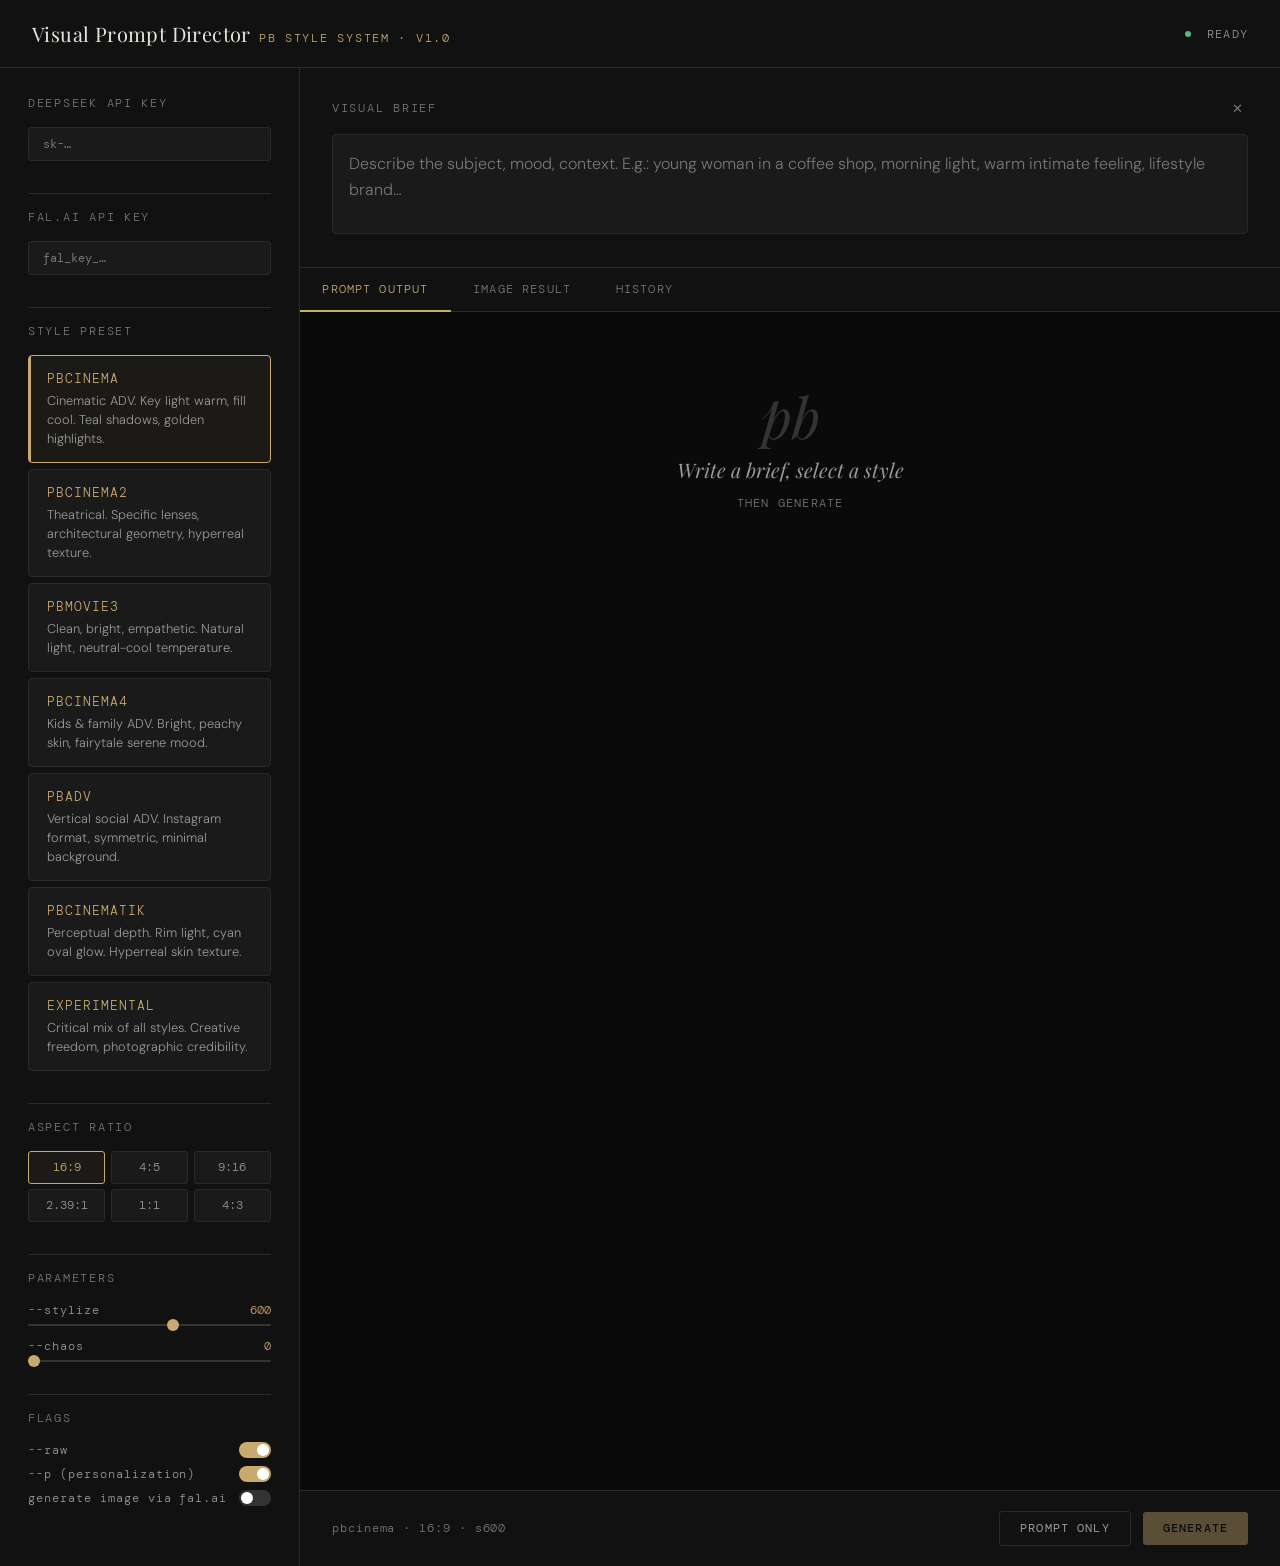
==== index.html @ 4c26a823 "Switch a DeepSeek (endpoint verificato, risposta 200) Co-Authored-By: Claude Sonnet 4.6 <noreply@ant" ====
<!DOCTYPE html>
<html lang="en">
<head>
<meta charset="UTF-8">
<meta name="viewport" content="width=device-width, initial-scale=1.0">
<title>Visual Prompt Director</title>
<link href="https://fonts.googleapis.com/css2?family=Playfair+Display:ital,wght@0,400;0,700;1,400&family=DM+Mono:wght@300;400;500&family=DM+Sans:wght@300;400;500&display=swap" rel="stylesheet">
<style>
  :root {
    --black: #0a0a0a;
    --surface: #111111;
    --surface2: #1a1a1a;
    --surface3: #222222;
    --border: #2a2a2a;
    --border2: #333333;
    --accent: #c8a96e;
    --accent2: #e8c98e;
    --text: #e8e4dc;
    --muted: #777777;
    --muted2: #999999;
    --cyan: #5cc8d4;
    --error: #e05555;
    --success: #5db87a;
    --60: var(--black);
    --30: var(--surface);
    --10: var(--accent);
  }
 
  *, *::before, *::after { box-sizing: border-box; margin: 0; padding: 0; }
 
  body {
    background: var(--60);
    color: var(--text);
    font-family: 'DM Sans', sans-serif;
    font-weight: 300;
    min-height: 100vh;
    overflow-x: hidden;
  }
 
  .app {
    display: grid;
    grid-template-columns: 300px 1fr;
    grid-template-rows: auto 1fr;
    min-height: 100vh;
  }
 
  header {
    grid-column: 1 / -1;
    background: var(--surface);
    border-bottom: 1px solid var(--border);
    padding: 0 2rem;
    display: flex;
    align-items: center;
    justify-content: space-between;
    height: 68px;
  }
 
  .logo { display: flex; align-items: baseline; gap: 0.5rem; }
  .logo-title { font-family: 'Playfair Display', serif; font-size: 1.25rem; color: var(--text); letter-spacing: 0.02em; }
  .logo-sub { font-family: 'DM Mono', monospace; font-size: 0.72rem; color: var(--accent); letter-spacing: 0.15em; text-transform: uppercase; }
  .header-right { display: flex; align-items: center; gap: 1rem; }
  .status-dot { width: 6px; height: 6px; border-radius: 50%; background: var(--success); animation: pulse 2s infinite; }
  @keyframes pulse { 0%, 100% { opacity: 1; } 50% { opacity: 0.4; } }
  .status-label { font-family: 'DM Mono', monospace; font-size: 0.76rem; color: var(--muted2); letter-spacing: 0.1em; text-transform: uppercase; }
 
  aside { background: var(--surface); border-right: 1px solid var(--border); padding: 1.75rem; overflow-y: auto; }
  .sidebar-section { margin-bottom: 2rem; }
  .sidebar-label { font-family: 'DM Mono', monospace; font-size: 0.72rem; color: var(--muted); letter-spacing: 0.15em; text-transform: uppercase; margin-bottom: 1rem; display: block; }
  .style-grid { display: flex; flex-direction: column; gap: 0.4rem; }
  .style-card { background: var(--surface2); border: 1px solid var(--border); border-radius: 4px; padding: 0.85rem 1.1rem; cursor: pointer; transition: all 0.15s ease; position: relative; }
  .style-card:hover { border-color: var(--border2); background: var(--surface3); }
  .style-card.active { border-color: var(--accent); background: rgba(200, 169, 110, 0.06); }
  .style-card.active::before { content: ''; position: absolute; left: 0; top: 0; bottom: 0; width: 2px; background: var(--accent); border-radius: 4px 0 0 4px; }
  .style-name { font-family: 'DM Mono', monospace; font-size: 0.82rem; color: var(--accent); letter-spacing: 0.08em; text-transform: uppercase; margin-bottom: 0.25rem; }
  .style-desc { font-size: 0.8rem; color: var(--muted2); line-height: 1.5; }
  .ratio-group { display: grid; grid-template-columns: repeat(3, 1fr); gap: 0.35rem; }
  .ratio-btn { background: var(--surface2); border: 1px solid var(--border); border-radius: 3px; padding: 0.5rem; cursor: pointer; font-family: 'DM Mono', monospace; font-size: 0.72rem; color: var(--muted2); text-align: center; transition: all 0.15s; }
  .ratio-btn:hover { border-color: var(--border2); color: var(--text); }
  .ratio-btn.active { border-color: var(--accent); color: var(--accent); background: rgba(200,169,110,0.06); }
  .slider-group { display: flex; flex-direction: column; gap: 0.75rem; }
  .slider-row { display: flex; flex-direction: column; gap: 0.35rem; }
  .slider-header { display: flex; justify-content: space-between; align-items: center; }
  .slider-name { font-family: 'DM Mono', monospace; font-size: 0.76rem; color: var(--muted2); letter-spacing: 0.08em; }
  .slider-val { font-family: 'DM Mono', monospace; font-size: 0.76rem; color: var(--accent); }
  input[type="range"] { width: 100%; -webkit-appearance: none; height: 2px; background: var(--border2); border-radius: 1px; outline: none; }
  input[type="range"]::-webkit-slider-thumb { -webkit-appearance: none; width: 12px; height: 12px; border-radius: 50%; background: var(--accent); cursor: pointer; }
  .toggle-group { display: flex; flex-direction: column; gap: 0.5rem; }
  .toggle-row { display: flex; justify-content: space-between; align-items: center; }
  .toggle-name { font-family: 'DM Mono', monospace; font-size: 0.76rem; color: var(--muted2); letter-spacing: 0.08em; }
  .toggle { width: 32px; height: 16px; background: var(--border2); border-radius: 8px; cursor: pointer; position: relative; transition: background 0.2s; }
  .toggle.on { background: var(--accent); }
  .toggle::after { content: ''; position: absolute; width: 12px; height: 12px; border-radius: 50%; background: white; top: 2px; left: 2px; transition: transform 0.2s; }
  .toggle.on::after { transform: translateX(16px); }
  main { background: var(--black); display: flex; flex-direction: column; overflow: hidden; }
  .brief-section { padding: 1.75rem 2rem; border-bottom: 1px solid var(--border); background: var(--surface); }
  .brief-header { display: flex; justify-content: space-between; align-items: center; margin-bottom: 0.85rem; }
  .brief-label { font-family: 'DM Mono', monospace; font-size: 0.72rem; color: var(--muted); letter-spacing: 0.15em; text-transform: uppercase; }
  .brief-actions { display: flex; gap: 0.5rem; align-items: center; }
  textarea { width: 100%; background: var(--surface2); border: 1px solid var(--border); border-radius: 4px; padding: 1rem; color: var(--text); font-family: 'DM Sans', sans-serif; font-size: 1rem; font-weight: 300; line-height: 1.6; resize: none; height: 100px; outline: none; transition: border-color 0.15s; }
  textarea:focus { border-color: var(--border2); }
  textarea::placeholder { color: var(--muted); }
  .btn { display: inline-flex; align-items: center; gap: 0.4rem; padding: 0.55rem 1.25rem; border: none; border-radius: 3px; cursor: pointer; font-family: 'DM Mono', monospace; font-size: 0.72rem; letter-spacing: 0.1em; text-transform: uppercase; transition: all 0.15s; }
  .btn-primary { background: var(--accent); color: var(--black); font-weight: 500; }
  .btn-primary:hover { background: var(--accent2); }
  .btn-primary:disabled { opacity: 0.4; cursor: not-allowed; }
  .btn-ghost { background: transparent; color: var(--muted2); border: 1px solid var(--border); }
  .btn-ghost:hover { color: var(--text); border-color: var(--border2); }
  .btn-icon { background: transparent; border: none; color: var(--muted); cursor: pointer; padding: 0.3rem; border-radius: 3px; transition: color 0.15s; font-size: 0.8rem; }
  .btn-icon:hover { color: var(--text); }
  .output-section { flex: 1; overflow-y: auto; padding: 1.75rem 2rem; }
  .prompt-card { background: var(--surface); border: 1px solid var(--border); border-radius: 6px; margin-bottom: 1rem; overflow: hidden; animation: fadeUp 0.3s ease both; }
  @keyframes fadeUp { from { opacity: 0; transform: translateY(8px); } to { opacity: 1; transform: translateY(0); } }
  .prompt-card-header { padding: 0.85rem 1.1rem; border-bottom: 1px solid var(--border); display: flex; justify-content: space-between; align-items: center; background: var(--surface2); }
  .prompt-style-tag { font-family: 'DM Mono', monospace; font-size: 0.76rem; color: var(--accent); letter-spacing: 0.1em; text-transform: uppercase; }
  .prompt-card-actions { display: flex; gap: 0.25rem; }
  .prompt-body { padding: 1.25rem; }
  .prompt-text { font-family: 'DM Mono', monospace; font-size: 0.88rem; color: var(--text); line-height: 1.75; word-break: break-word; white-space: pre-wrap; }
  .prompt-params { margin-top: 0.6rem; font-family: 'DM Mono', monospace; font-size: 0.82rem; color: var(--cyan); }
  .prompt-rationale { margin-top: 0.85rem; padding-top: 0.85rem; border-top: 1px solid var(--border); font-size: 0.86rem; color: var(--muted2); line-height: 1.65; font-style: italic; }
  .image-grid { display: grid; grid-template-columns: repeat(auto-fill, minmax(200px, 1fr)); gap: 0.75rem; margin-top: 1rem; }
  .image-thumb { aspect-ratio: 16/9; background: var(--surface2); border: 1px solid var(--border); border-radius: 4px; overflow: hidden; position: relative; }
  .image-thumb img { width: 100%; height: 100%; object-fit: cover; }
  .image-thumb-label { position: absolute; bottom: 0; left: 0; right: 0; background: linear-gradient(transparent, rgba(0,0,0,0.8)); padding: 1rem 0.5rem 0.4rem; font-family: 'DM Mono', monospace; font-size: 0.55rem; color: var(--accent); letter-spacing: 0.08em; text-transform: uppercase; }
  .loading-bar { height: 1px; background: linear-gradient(90deg, transparent, var(--accent), transparent); background-size: 200% 100%; animation: shimmer 1.5s infinite; margin-bottom: 1rem; }
  @keyframes shimmer { 0% { background-position: -200% 0; } 100% { background-position: 200% 0; } }
  .loading-card { background: var(--surface); border: 1px solid var(--border); border-radius: 6px; padding: 1.5rem; text-align: center; color: var(--muted); font-family: 'DM Mono', monospace; font-size: 0.8rem; letter-spacing: 0.1em; }
  .empty-state { flex: 1; display: flex; flex-direction: column; align-items: center; justify-content: center; text-align: center; padding: 3rem; gap: 0.75rem; }
  .empty-glyph { font-family: 'Playfair Display', serif; font-size: 3.5rem; color: var(--border2); line-height: 1; font-style: italic; }
  .empty-title { font-family: 'Playfair Display', serif; font-size: 1.25rem; color: var(--muted2); font-style: italic; }
  .empty-sub { font-family: 'DM Mono', monospace; font-size: 0.76rem; color: var(--muted); letter-spacing: 0.1em; text-transform: uppercase; }
  .api-key-row { display: flex; gap: 0.5rem; align-items: center; }
  input[type="password"], input[type="text"] { flex: 1; background: var(--surface2); border: 1px solid var(--border); border-radius: 3px; padding: 0.5rem 0.85rem; color: var(--text); font-family: 'DM Mono', monospace; font-size: 0.76rem; outline: none; transition: border-color 0.15s; }
  input:focus { border-color: var(--border2); }
  input::placeholder { color: var(--muted); }
  .toast { position: fixed; bottom: 1.5rem; right: 1.5rem; background: var(--surface2); border: 1px solid var(--border2); border-radius: 4px; padding: 0.85rem 1.1rem; font-family: 'DM Mono', monospace; font-size: 0.76rem; color: var(--text); letter-spacing: 0.08em; z-index: 100; animation: slideIn 0.2s ease; display: flex; align-items: center; gap: 0.5rem; }
  @keyframes slideIn { from { opacity: 0; transform: translateY(8px); } to { opacity: 1; transform: translateY(0); } }
  .toast.success { border-color: var(--success); }
  .toast.error { border-color: var(--error); }
  .divider { height: 1px; background: var(--border); margin: 1rem 0; }
  ::-webkit-scrollbar { width: 4px; }
  ::-webkit-scrollbar-track { background: transparent; }
  ::-webkit-scrollbar-thumb { background: var(--border2); border-radius: 2px; }
  .generate-bar { padding: 1.25rem 2rem; background: var(--surface); border-top: 1px solid var(--border); display: flex; gap: 0.75rem; align-items: center; }
  .generate-info { flex: 1; font-family: 'DM Mono', monospace; font-size: 0.72rem; color: var(--muted); letter-spacing: 0.08em; }
  .image-result { margin-top: 1rem; border: 1px solid var(--border); border-radius: 6px; overflow: hidden; }
  .image-result img { width: 100%; height: auto; display: block; }
  .image-result-bar { background: var(--surface2); border-top: 1px solid var(--border); padding: 0.5rem 1rem; display: flex; justify-content: space-between; align-items: center; }
  .image-result-meta { font-family: 'DM Mono', monospace; font-size: 0.72rem; color: var(--muted); letter-spacing: 0.08em; }
  .tab-bar { display: flex; gap: 0; border-bottom: 1px solid var(--border); background: var(--surface); }
  .tab { padding: 0.85rem 1.4rem; font-family: 'DM Mono', monospace; font-size: 0.72rem; color: var(--muted); letter-spacing: 0.1em; text-transform: uppercase; cursor: pointer; border-bottom: 2px solid transparent; transition: all 0.15s; margin-bottom: -1px; }
  .tab:hover { color: var(--text); }
  .tab.active { color: var(--accent); border-bottom-color: var(--accent); }
  .tab-content { display: none; }
  .tab-content.active { display: block; }
  .copied-flash { color: var(--success) !important; transition: color 0.3s; }
</style>
</head>
<body>

<div class="app">

  <header>
    <div class="logo">
      <span class="logo-title">Visual Prompt Director</span>
      <span class="logo-sub">pb style system · v1.0</span>
    </div>
    <div class="header-right">
      <div class="status-dot"></div>
      <span class="status-label">Ready</span>
    </div>
  </header>

  <aside>

    <div class="sidebar-section">
      <span class="sidebar-label">DeepSeek API Key</span>
      <div class="api-key-row">
        <input type="password" id="anthropicApiKey" placeholder="sk-…" />
      </div>
    </div>

    <div class="divider"></div>

    <div class="sidebar-section">
      <span class="sidebar-label">fal.ai API Key</span>
      <div class="api-key-row">
        <input type="password" id="falApiKey" placeholder="fal_key_…" />
      </div>
    </div>

    <div class="divider"></div>

    <div class="sidebar-section">
      <span class="sidebar-label">Style Preset</span>
      <div class="style-grid" id="styleGrid">
        <div class="style-card active" data-style="pbcinema"><div class="style-name">pbcinema</div><div class="style-desc">Cinematic ADV. Key light warm, fill cool. Teal shadows, golden highlights.</div></div>
        <div class="style-card" data-style="pbcinema2"><div class="style-name">pbcinema2</div><div class="style-desc">Theatrical. Specific lenses, architectural geometry, hyperreal texture.</div></div>
        <div class="style-card" data-style="pbmovie3"><div class="style-name">pbmovie3</div><div class="style-desc">Clean, bright, empathetic. Natural light, neutral-cool temperature.</div></div>
        <div class="style-card" data-style="pbcinema4"><div class="style-name">pbcinema4</div><div class="style-desc">Kids & family ADV. Bright, peachy skin, fairytale serene mood.</div></div>
        <div class="style-card" data-style="pbadv"><div class="style-name">pbadv</div><div class="style-desc">Vertical social ADV. Instagram format, symmetric, minimal background.</div></div>
        <div class="style-card" data-style="pbcinematik"><div class="style-name">pbcinematik</div><div class="style-desc">Perceptual depth. Rim light, cyan oval glow. Hyperreal skin texture.</div></div>
        <div class="style-card" data-style="experimental"><div class="style-name">experimental</div><div class="style-desc">Critical mix of all styles. Creative freedom, photographic credibility.</div></div>
      </div>
    </div>

    <div class="divider"></div>

    <div class="sidebar-section">
      <span class="sidebar-label">Aspect Ratio</span>
      <div class="ratio-group" id="ratioGroup">
        <div class="ratio-btn active" data-ratio="16:9">16:9</div>
        <div class="ratio-btn" data-ratio="4:5">4:5</div>
        <div class="ratio-btn" data-ratio="9:16">9:16</div>
        <div class="ratio-btn" data-ratio="2.39:1">2.39:1</div>
        <div class="ratio-btn" data-ratio="1:1">1:1</div>
        <div class="ratio-btn" data-ratio="4:3">4:3</div>
      </div>
    </div>

    <div class="divider"></div>

    <div class="sidebar-section">
      <span class="sidebar-label">Parameters</span>
      <div class="slider-group">
        <div class="slider-row">
          <div class="slider-header"><span class="slider-name">--stylize</span><span class="slider-val" id="stylizeVal">600</span></div>
          <input type="range" id="stylizeSlider" min="0" max="1000" step="50" value="600">
        </div>
        <div class="slider-row">
          <div class="slider-header"><span class="slider-name">--chaos</span><span class="slider-val" id="chaosVal">0</span></div>
          <input type="range" id="chaosSlider" min="0" max="100" step="5" value="0">
        </div>
      </div>
    </div>

    <div class="divider"></div>

    <div class="sidebar-section">
      <span class="sidebar-label">Flags</span>
      <div class="toggle-group">
        <div class="toggle-row"><span class="toggle-name">--raw</span><div class="toggle on" id="toggleRaw"></div></div>
        <div class="toggle-row"><span class="toggle-name">--p (personalization)</span><div class="toggle on" id="toggleP"></div></div>
        <div class="toggle-row"><span class="toggle-name">generate image via fal.ai</span><div class="toggle" id="toggleFal"></div></div>
      </div>
    </div>

  </aside>

  <main>

    <div class="brief-section">
      <div class="brief-header">
        <span class="brief-label">Visual Brief</span>
        <div class="brief-actions"><button class="btn-icon" id="clearBtn" title="Clear">✕</button></div>
      </div>
      <textarea id="briefInput" placeholder="Describe the subject, mood, context. E.g.: young woman in a coffee shop, morning light, warm intimate feeling, lifestyle brand…"></textarea>
    </div>

    <div class="tab-bar">
      <div class="tab active" data-tab="prompt">Prompt Output</div>
      <div class="tab" data-tab="image">Image Result</div>
      <div class="tab" data-tab="history">History</div>
    </div>

    <div class="output-section">
      <div class="tab-content active" id="tabPrompt">
        <div class="empty-state" id="emptyState"><div class="empty-glyph">pb</div><div class="empty-title">Write a brief, select a style</div><div class="empty-sub">then generate</div></div>
        <div id="promptOutput" style="display:none"></div>
      </div>
      <div class="tab-content" id="tabImage">
        <div class="empty-state"><div class="empty-glyph">◎</div><div class="empty-title">Enable fal.ai generation</div><div class="empty-sub">toggle in sidebar + add api key</div></div>
        <div id="imageOutput" style="display:none"></div>
      </div>
      <div class="tab-content" id="tabHistory">
        <div class="empty-state" id="historyEmpty"><div class="empty-glyph">≡</div><div class="empty-title">No history yet</div><div class="empty-sub">generated prompts will appear here</div></div>
        <div id="historyList" style="display:none"></div>
      </div>
    </div>

    <div class="generate-bar">
      <div class="generate-info" id="generateInfo">Select a style and write a brief</div>
      <button class="btn btn-ghost" id="promptOnlyBtn">Prompt only</button>
      <button class="btn btn-primary" id="generateBtn" disabled>Generate</button>
    </div>

  </main>

</div>

<div id="toastContainer"></div>

<script>
const state = {
  style: 'pbcinema', ratio: '16:9', stylize: 600, chaos: 0,
  raw: true, personalization: true, falEnabled: false, generating: false, history: []
};

const styles = {
  pbcinema: { name: 'pbcinema', defaultRatio: '16:9', defaultStylize: 600, build: (brief, params) => ({ prompt: `${brief}, hyperrealistic cinematic photography, central symmetric composition with clear foreground midground background separation, warm key light source with cool fill light, teal blue shadows and golden highlights color grading, peachy warm skin tones, subtle dodge and burn modeling, fine 35mm analog film grain, professional advertising photography, ultra detailed surface textures`, params: buildParams(params), rationale: 'Cinematic advertising look. The warm/cool split and teal-gold grading give it the commercial depth typical of high-end brand campaigns.' }) },
  pbcinema2: { name: 'pbcinema2', defaultRatio: '2.39:1', defaultStylize: 650, build: (brief, params) => ({ prompt: `${brief}, shot on 65mm T2.0 anamorphic, theatrical cinematic photography, strong central symmetry with marked architectural geometry, warm key light with cool fill, advanced dodge and burn skin modeling, teal blue shadows with golden highlight transitions, soft contrast with hyperrealistic texture detail, cinematic analog film grain`, params: buildParams(params), rationale: 'Theatrical evolution. The anamorphic lens choice and architectural geometry add a cinematic gravitas that feels premium and editorial.' }) },
  pbmovie3: { name: 'pbmovie3', defaultRatio: '16:9', defaultStylize: 500, build: (brief, params) => ({ prompt: `${brief}, clean cinematic photography with bright natural or believable simulated lighting, neutral to cool color temperature avoiding warm yellow cast, soft gradient transitions, subtle blue shadow accent, low soft contrast, clear natural skin tones without yellow shift, defined textures without harsh rendering, editorial advertising quality, empathetic composed mood`, params: buildParams(params), rationale: 'Bright and empathetic. Works well for lifestyle, wellness, and human-centered campaigns where warmth comes from the subject, not the color grade.' }) },
  pbcinema4: { name: 'pbcinema4 (kids ADV)', defaultRatio: '4:5', defaultStylize: 500, build: (brief, params) => ({ prompt: `${brief}, very bright family advertising photography with balanced neutral to cool lighting, subtle golden light accents without heavy warmth, luminous peachy pink skin tones explicitly no yellow cast, soft teal touched shadow transitions, clear bright highlight rendering, marked depth of field composition with foreground subject and narrative supporting objects, empathetic fairytale serene mood, child friendly premium accessible aesthetic`, params: buildParams({ ...params, ratio: '4:5' }), rationale: 'Optimized for kids and family campaigns. The luminous quality and soft fairytale mood create trust and warmth without feeling cheap or saccharine.' }) },
  pbadv: { name: 'pbadv', defaultRatio: '4:5', defaultStylize: 500, build: (brief, params) => ({ prompt: `${brief}, clean vertical social media advertising photography, strong central symmetric subject placement, minimal blurred background with controlled depth, natural neutral cool lighting without color dominance, soft bluish shadow detail, controlled natural color palette, empathetic serene premium accessible mood, optimized for Instagram advertising format`, params: buildParams({ ...params, ratio: params.ratio === '9:16' ? '9:16' : '4:5' }), rationale: 'Built for Instagram and social ADV. The vertical format and minimal background keep focus on the subject across all feed placements.' }) },
  pbcinematik: { name: 'pbcinematik', defaultRatio: '16:9', defaultStylize: 650, build: (brief, params) => ({ prompt: `${brief}, cinematic photography with strong perceptual depth emphasis, very subtle lateral rim light at low intensity, soft semi-transparent cyan horizontal oval gradient glow positioned behind and slightly above subject head not perfectly centered, no extreme contrast or heavy shadows, hyperrealistic skin texture with clearly visible pores and real cutaneous detail, absolutely no skin smoothing no airbrushing no plastic effect, deep silent cinematic mood with believable photographic credibility`, params: buildParams(params), rationale: 'The signature cyan glow and hyperreal skin texture create a distinctive visual depth. Strong for portrait-driven campaigns where the face is the product.' }) },
  experimental: { name: 'experimental', defaultRatio: '16:9', defaultStylize: 800, build: (brief, params) => ({ prompt: `${brief}, experimental cinematic photography blending warm key light with cool cinematic fill, perceptual depth with subtle rim definition, soft teal shadow gradient with restrained golden highlight, hyperrealistic texture rendering without skin smoothing, unconventional composition that breaks symmetric convention while maintaining photographic credibility, editorial advertising mood with unexpected spatial tension`, params: buildParams({ ...params, raw: false }), rationale: 'Critical mix of all pb styles. No --raw flag here to let V8 interpret more freely. Best for creative exploration before locking a campaign direction.' }) }
};

function buildParams({ ratio, stylize, chaos, raw, personalization }) {
  let p = `--ar ${ratio} --s ${stylize}`;
  if (raw) p += ' --raw';
  if (personalization) p += ' --p';
  if (chaos > 0) p += ` --chaos ${chaos}`;
  p += ' --v 8';
  return p;
}

const els = {
  briefInput: document.getElementById('briefInput'),
  generateBtn: document.getElementById('generateBtn'),
  promptOnlyBtn: document.getElementById('promptOnlyBtn'),
  clearBtn: document.getElementById('clearBtn'),
  emptyState: document.getElementById('emptyState'),
  promptOutput: document.getElementById('promptOutput'),
  imageOutput: document.getElementById('imageOutput'),
  historyList: document.getElementById('historyList'),
  historyEmpty: document.getElementById('historyEmpty'),
  generateInfo: document.getElementById('generateInfo'),
  stylizeSlider: document.getElementById('stylizeSlider'),
  stylizeVal: document.getElementById('stylizeVal'),
  chaosSlider: document.getElementById('chaosSlider'),
  chaosVal: document.getElementById('chaosVal'),
  toggleRaw: document.getElementById('toggleRaw'),
  toggleP: document.getElementById('toggleP'),
  toggleFal: document.getElementById('toggleFal'),
  falApiKey: document.getElementById('falApiKey'),
  anthropicApiKey: document.getElementById('anthropicApiKey'),
  toastContainer: document.getElementById('toastContainer'),
};

const savedFalKey = localStorage.getItem('fal_api_key');
if (savedFalKey) els.falApiKey.value = savedFalKey;
els.falApiKey.addEventListener('input', () => {
  localStorage.setItem('fal_api_key', els.falApiKey.value);
});

localStorage.removeItem('gemini_api_key');
const savedDeepseekKey = localStorage.getItem('deepseek_api_key');
if (savedDeepseekKey) els.anthropicApiKey.value = savedDeepseekKey;
els.anthropicApiKey.addEventListener('input', () => {
  localStorage.setItem('deepseek_api_key', els.anthropicApiKey.value);
});
  

document.querySelectorAll('.style-card').forEach(card => {
  card.addEventListener('click', () => {
    document.querySelectorAll('.style-card').forEach(c => c.classList.remove('active'));
    card.classList.add('active');
    state.style = card.dataset.style;
    const styleDef = styles[state.style];
    if (styleDef) { state.stylize = styleDef.defaultStylize; els.stylizeSlider.value = state.stylize; els.stylizeVal.textContent = state.stylize; }
    updateInfo();
  });
});

document.querySelectorAll('.ratio-btn').forEach(btn => {
  btn.addEventListener('click', () => {
    document.querySelectorAll('.ratio-btn').forEach(b => b.classList.remove('active'));
    btn.classList.add('active');
    state.ratio = btn.dataset.ratio;
    updateInfo();
  });
});

els.stylizeSlider.addEventListener('input', e => { state.stylize = parseInt(e.target.value); els.stylizeVal.textContent = state.stylize; });
els.chaosSlider.addEventListener('input', e => { state.chaos = parseInt(e.target.value); els.chaosVal.textContent = state.chaos; });

[{ el: els.toggleRaw, key: 'raw' }, { el: els.toggleP, key: 'personalization' }, { el: els.toggleFal, key: 'falEnabled' }].forEach(({ el, key }) => {
  el.addEventListener('click', () => { state[key] = !state[key]; el.classList.toggle('on', state[key]); updateInfo(); });
});

els.briefInput.addEventListener('input', updateGenerateBtn);
els.clearBtn.addEventListener('click', () => { els.briefInput.value = ''; updateGenerateBtn(); });

document.querySelectorAll('.tab').forEach(tab => {
  tab.addEventListener('click', () => {
    document.querySelectorAll('.tab').forEach(t => t.classList.remove('active'));
    document.querySelectorAll('.tab-content').forEach(c => c.classList.remove('active'));
    tab.classList.add('active');
    document.getElementById('tab' + cap(tab.dataset.tab)).classList.add('active');
  });
});

els.promptOnlyBtn.addEventListener('click', () => { if (!els.briefInput.value.trim()) return; generatePrompt(false); });
els.generateBtn.addEventListener('click', () => { if (!els.briefInput.value.trim()) return; generatePrompt(state.falEnabled); });

function cap(s) { return s.charAt(0).toUpperCase() + s.slice(1); }
function updateGenerateBtn() { const hasText = els.briefInput.value.trim().length > 0; els.generateBtn.disabled = !hasText || state.generating; els.promptOnlyBtn.disabled = !hasText || state.generating; }
function updateInfo() { const falNote = state.falEnabled ? ' · fal.ai generation ON' : ''; els.generateInfo.textContent = `${state.style} · ${state.ratio} · s${state.stylize}${falNote}`; }

async function generatePrompt(withImage) {
  const brief = els.briefInput.value.trim();
  if (!brief) return;
  state.generating = true;
  updateGenerateBtn();
  const params = { ratio: state.ratio, stylize: state.stylize, chaos: state.chaos, raw: state.raw, personalization: state.personalization };
  els.emptyState.style.display = 'none';
  els.promptOutput.style.display = 'block';
  els.promptOutput.innerHTML = `<div class="loading-bar"></div><div class="loading-card">Generating prompt via DeepSeek…</div>`;
  document.querySelectorAll('.tab').forEach(t => t.classList.remove('active'));
  document.querySelectorAll('.tab-content').forEach(c => c.classList.remove('active'));
  document.querySelector('[data-tab="prompt"]').classList.add('active');
  document.getElementById('tabPrompt').classList.add('active');
  try {
    const styleData = styles[state.style];
    const builtStyle = styleData.build(brief, params);
    const systemPrompt = `You are a professional visual prompt engineer specializing in the pb style system for Midjourney V8. Your job is to take a brief and a base prompt structure and return an enriched, production-ready prompt.\n\nRules:\n- Output ONLY a JSON object, no markdown, no extra text\n- The JSON has exactly these fields: "enrichedPrompt" (string), "params" (string), "rationale" (string, max 2 sentences)\n- enrichedPrompt: expand the base prompt with specific visual details (lighting direction, material textures, spatial relationships, camera position) that match the style. 50-90 words.\n- params: the MJ parameters string\n- rationale: why this interpretation works for the brief\n- Never add generic descriptors: beautiful, stunning, amazing, elegant\n- Always maintain photographic and ADV credibility\n- No illustrative or painterly language`;
    const userMsg = `Brief: "${brief}"\nStyle: ${state.style}\nBase prompt: ${builtStyle.prompt}\nParameters: ${builtStyle.params}\nRationale hint: ${builtStyle.rationale}\n\nEnrich the prompt for Midjourney V8, maintaining the pb style system rules.`;
    const deepseekKey = els.anthropicApiKey.value.trim();
    if (!deepseekKey) throw new Error('Add your DeepSeek API key in the sidebar');
    const response = await fetch('https://api.deepseek.com/chat/completions', {
      method: 'POST',
      headers: { 'Content-Type': 'application/json', 'Authorization': `Bearer ${deepseekKey}` },
      body: JSON.stringify({ model: 'deepseek-chat', max_tokens: 1000, messages: [{ role: 'system', content: systemPrompt }, { role: 'user', content: userMsg }] })
    });
    if (!response.ok) { const err = await response.json().catch(() => ({})); throw new Error(err.error?.message || `API error ${response.status}`); }
    const data = await response.json();
    const raw = data.choices[0].message.content;
    let parsed;
    try { const clean = raw.replace(/```json|```/g, '').trim(); parsed = JSON.parse(clean); }
    catch { parsed = { enrichedPrompt: builtStyle.prompt, params: builtStyle.params, rationale: builtStyle.rationale }; }
    const fullPrompt = parsed.enrichedPrompt + '\n' + parsed.params;
    const card = renderPromptCard({ style: state.style, prompt: parsed.enrichedPrompt, params: parsed.params, rationale: parsed.rationale, brief });
    els.promptOutput.innerHTML = '';
    els.promptOutput.appendChild(card);
    state.history.unshift({ style: state.style, brief, prompt: fullPrompt, ts: Date.now() });
    renderHistory();
    if (withImage) {
      const apiKey = els.falApiKey.value.trim();
      if (!apiKey) { showToast('Add your fal.ai API key to generate images', 'error'); }
      else { await generateImage(parsed.enrichedPrompt, parsed.params, apiKey); }
    }
    showToast('Prompt ready', 'success');
  } catch (err) {
    els.promptOutput.innerHTML = `<div class="loading-card" style="color:var(--error)">Error: ${err.message}</div>`;
    showToast('Generation failed', 'error');
  }
  state.generating = false;
  updateGenerateBtn();
}

function renderPromptCard({ style, prompt, params, rationale, brief }) {
  const card = document.createElement('div');
  card.className = 'prompt-card';
  const fullPrompt = prompt + '\n' + params;
  card.innerHTML = `<div class="prompt-card-header"><span class="prompt-style-tag">${style}</span><div class="prompt-card-actions"><button class="btn-icon copy-btn" title="Copy full prompt">⎘ copy</button></div></div><div class="prompt-body"><div class="prompt-text">${escHtml(prompt)}</div><div class="prompt-params">${escHtml(params)}</div><div class="prompt-rationale">${escHtml(rationale)}</div></div>`;
  card.querySelector('.copy-btn').addEventListener('click', function() {
    navigator.clipboard.writeText(fullPrompt);
    this.textContent = '✓ copied';
    this.classList.add('copied-flash');
    setTimeout(() => { this.textContent = '⎘ copy'; this.classList.remove('copied-flash'); }, 1500);
  });
  return card;
}

async function generateImage(prompt, params, apiKey) {
  document.querySelectorAll('.tab').forEach(t => t.classList.remove('active'));
  document.querySelectorAll('.tab-content').forEach(c => c.classList.remove('active'));
  document.querySelector('[data-tab="image"]').classList.add('active');
  document.getElementById('tabImage').classList.add('active');
  els.imageOutput.style.display = 'block';
  els.imageOutput.innerHTML = `<div class="loading-bar"></div><div class="loading-card">Sending to fal.ai flux-pro…</div>`;
  const ratioMap = { '16:9': { width: 1344, height: 768 }, '4:5': { width: 768, height: 960 }, '9:16': { width: 768, height: 1344 }, '2.39:1': { width: 1344, height: 562 }, '1:1': { width: 1024, height: 1024 }, '4:3': { width: 1024, height: 768 } };
  const dims = ratioMap[state.ratio] || { width: 1344, height: 768 };
  try {
    const res = await fetch('https://fal.run/fal-ai/flux-pro', {
      method: 'POST',
      headers: { 'Content-Type': 'application/json', 'Authorization': `Key ${apiKey}` },
      body: JSON.stringify({ prompt: prompt, image_size: { width: dims.width, height: dims.height }, num_inference_steps: 28, guidance_scale: 3.5, num_images: 1, safety_tolerance: '2' })
    });
    if (!res.ok) throw new Error(`fal.ai error: ${res.status}`);
    const data = await res.json();
    const imgUrl = data.images?.[0]?.url;
    if (imgUrl) {
      els.imageOutput.innerHTML = `<div class="image-result"><img src="${imgUrl}" alt="Generated image" /><div class="image-result-bar"><span class="image-result-meta">${state.style} · ${state.ratio} · flux-pro</span><a href="${imgUrl}" download class="btn btn-ghost" style="text-decoration:none">↓ download</a></div></div>`;
      showToast('Image generated', 'success');
    } else { throw new Error('No image returned'); }
  } catch (err) {
    els.imageOutput.innerHTML = `<div class="loading-card" style="color:var(--error)">Image generation failed: ${err.message}</div>`;
    showToast('Image failed', 'error');
  }
}

function renderHistory() {
  if (state.history.length === 0) { els.historyEmpty.style.display = 'flex'; els.historyList.style.display = 'none'; return; }
  els.historyEmpty.style.display = 'none';
  els.historyList.style.display = 'block';
  els.historyList.innerHTML = state.history.map((item, i) => `<div class="prompt-card" style="animation-delay:${i * 0.05}s"><div class="prompt-card-header"><span class="prompt-style-tag">${item.style}</span><span class="image-result-meta">${new Date(item.ts).toLocaleTimeString()}</span></div><div class="prompt-body"><div class="prompt-text" style="font-size:0.68rem;color:var(--muted2);margin-bottom:0.5rem">${escHtml(item.brief)}</div><div class="prompt-text">${escHtml(item.prompt)}</div></div></div>`).join('');
}

function showToast(msg, type = '') {
  const toast = document.createElement('div');
  toast.className = `toast ${type}`;
  const dot = type === 'success' ? '●' : type === 'error' ? '✕' : '·';
  toast.innerHTML = `<span style="color:var(--${type === 'success' ? 'success' : type === 'error' ? 'error' : 'muted'})">${dot}</span> ${msg}`;
  els.toastContainer.appendChild(toast);
  setTimeout(() => toast.remove(), 3000);
}

function escHtml(str) {
  return String(str).replace(/&/g,'&amp;').replace(/</g,'&lt;').replace(/>/g,'&gt;').replace(/"/g,'&quot;');
}

updateInfo();
updateGenerateBtn();
</script>
</body>
</html>
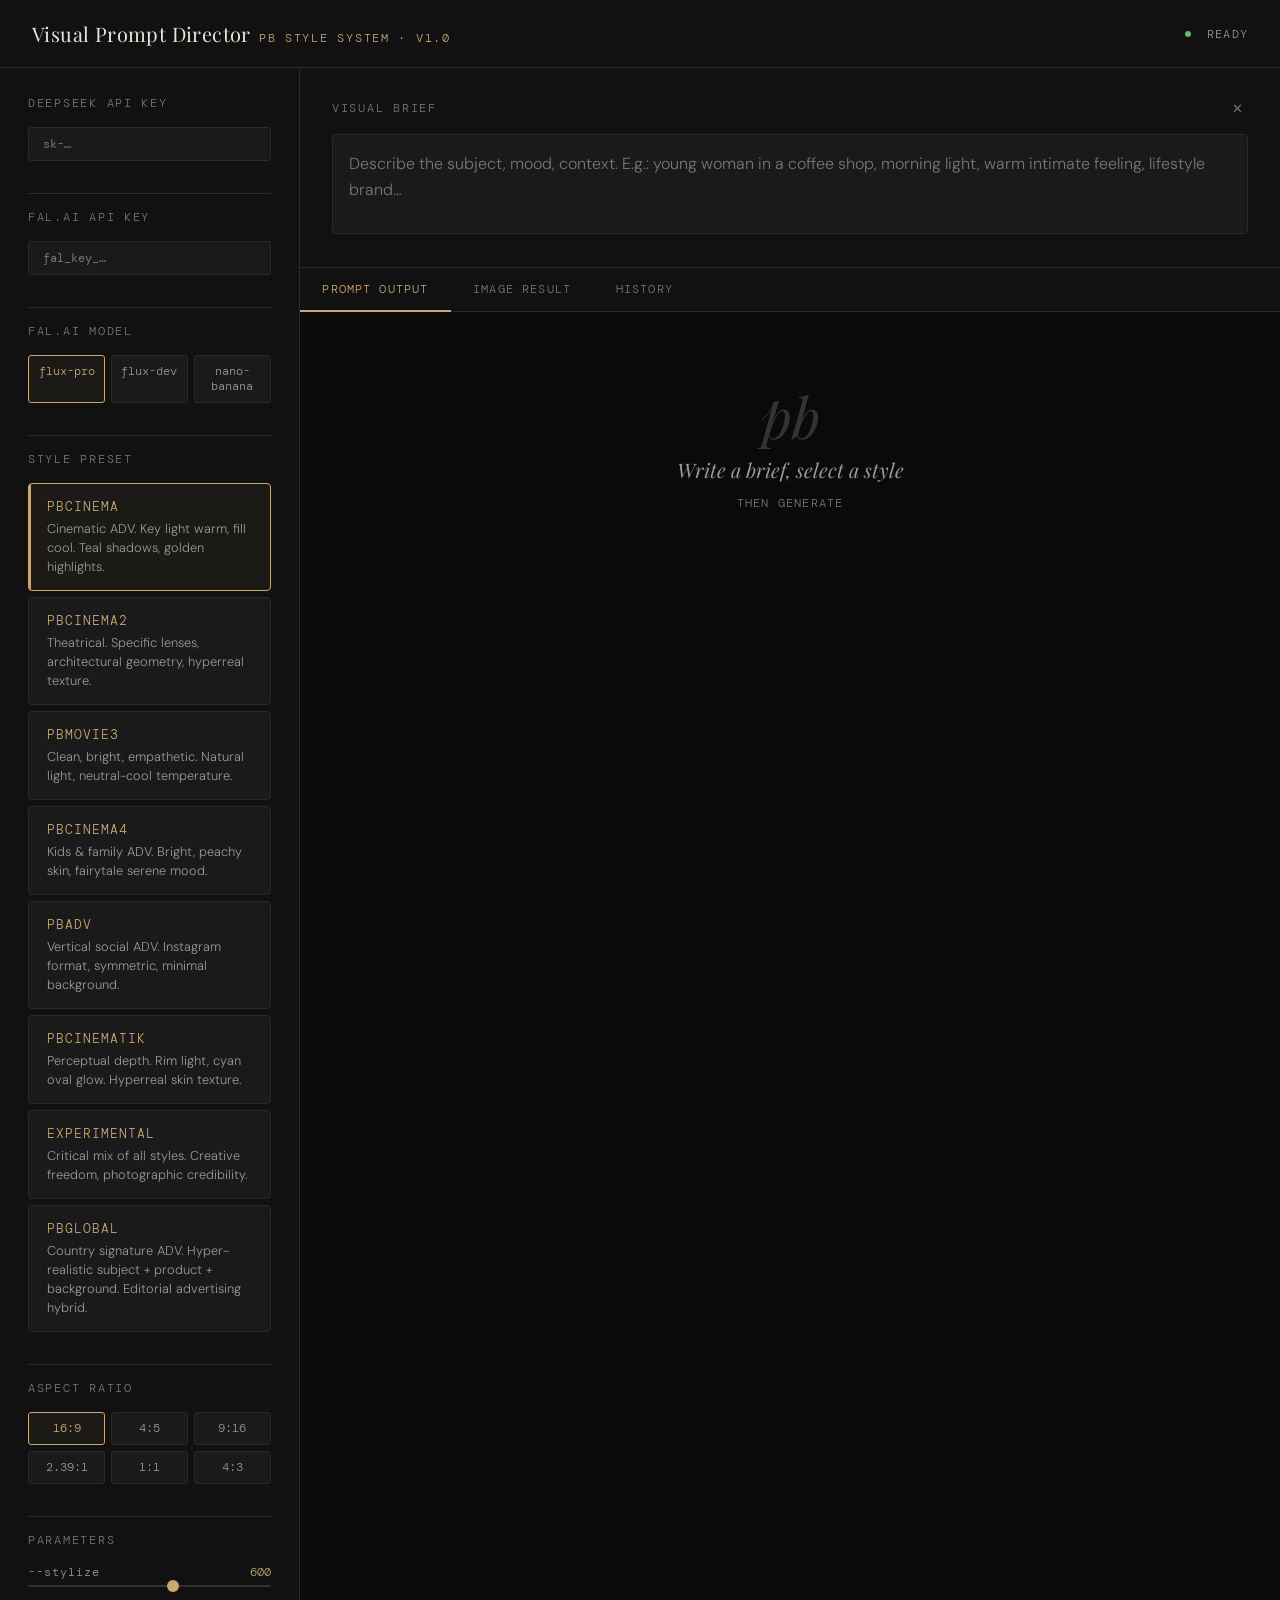
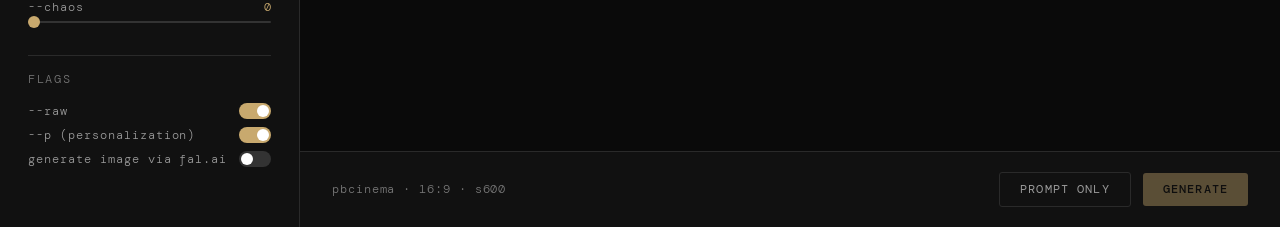
==== commit ac5ed37b: "Add fal model selector dynamic routing and pbglobal style preset - generateImage() now uses state.fa" ====
--- a/index.html
+++ b/index.html
@@ -191,6 +191,17 @@
     <div class="divider"></div>
 
     <div class="sidebar-section">
+      <span class="sidebar-label">fal.ai Model</span>
+      <div class="ratio-group" id="falModelGroup">
+        <div class="ratio-btn active" data-model="fal-ai/flux-pro" title="~$0.05/img — ADV, massima qualità">flux-pro</div>
+        <div class="ratio-btn" data-model="fal-ai/flux/dev" title="~$0.025/img — iterazioni, test">flux-dev</div>
+        <div class="ratio-btn" data-model="fal-ai/nano-banana-2" title="~$0.08/img — testo in immagine, social">nano-banana</div>
+      </div>
+    </div>
+
+    <div class="divider"></div>
+
+    <div class="sidebar-section">
       <span class="sidebar-label">Style Preset</span>
       <div class="style-grid" id="styleGrid">
         <div class="style-card active" data-style="pbcinema"><div class="style-name">pbcinema</div><div class="style-desc">Cinematic ADV. Key light warm, fill cool. Teal shadows, golden highlights.</div></div>
@@ -200,6 +211,7 @@
         <div class="style-card" data-style="pbadv"><div class="style-name">pbadv</div><div class="style-desc">Vertical social ADV. Instagram format, symmetric, minimal background.</div></div>
         <div class="style-card" data-style="pbcinematik"><div class="style-name">pbcinematik</div><div class="style-desc">Perceptual depth. Rim light, cyan oval glow. Hyperreal skin texture.</div></div>
         <div class="style-card" data-style="experimental"><div class="style-name">experimental</div><div class="style-desc">Critical mix of all styles. Creative freedom, photographic credibility.</div></div>
+        <div class="style-card" data-style="pbglobal"><div class="style-name">pbglobal</div><div class="style-desc">Country signature ADV. Hyper-realistic subject + product + background. Editorial advertising hybrid.</div></div>
       </div>
     </div>
 
@@ -292,7 +304,7 @@
 <script>
 const state = {
   style: 'pbcinema', ratio: '16:9', stylize: 600, chaos: 0,
-  raw: true, personalization: true, falEnabled: false, generating: false, history: []
+  raw: true, personalization: true, falEnabled: false, falModel: 'fal-ai/flux-pro', generating: false, history: []
 };
 
 const styles = {
@@ -302,7 +314,8 @@
   pbcinema4: { name: 'pbcinema4 (kids ADV)', defaultRatio: '4:5', defaultStylize: 500, build: (brief, params) => ({ prompt: `${brief}, very bright family advertising photography with balanced neutral to cool lighting, subtle golden light accents without heavy warmth, luminous peachy pink skin tones explicitly no yellow cast, soft teal touched shadow transitions, clear bright highlight rendering, marked depth of field composition with foreground subject and narrative supporting objects, empathetic fairytale serene mood, child friendly premium accessible aesthetic`, params: buildParams({ ...params, ratio: '4:5' }), rationale: 'Optimized for kids and family campaigns. The luminous quality and soft fairytale mood create trust and warmth without feeling cheap or saccharine.' }) },
   pbadv: { name: 'pbadv', defaultRatio: '4:5', defaultStylize: 500, build: (brief, params) => ({ prompt: `${brief}, clean vertical social media advertising photography, strong central symmetric subject placement, minimal blurred background with controlled depth, natural neutral cool lighting without color dominance, soft bluish shadow detail, controlled natural color palette, empathetic serene premium accessible mood, optimized for Instagram advertising format`, params: buildParams({ ...params, ratio: params.ratio === '9:16' ? '9:16' : '4:5' }), rationale: 'Built for Instagram and social ADV. The vertical format and minimal background keep focus on the subject across all feed placements.' }) },
   pbcinematik: { name: 'pbcinematik', defaultRatio: '16:9', defaultStylize: 650, build: (brief, params) => ({ prompt: `${brief}, cinematic photography with strong perceptual depth emphasis, very subtle lateral rim light at low intensity, soft semi-transparent cyan horizontal oval gradient glow positioned behind and slightly above subject head not perfectly centered, no extreme contrast or heavy shadows, hyperrealistic skin texture with clearly visible pores and real cutaneous detail, absolutely no skin smoothing no airbrushing no plastic effect, deep silent cinematic mood with believable photographic credibility`, params: buildParams(params), rationale: 'The signature cyan glow and hyperreal skin texture create a distinctive visual depth. Strong for portrait-driven campaigns where the face is the product.' }) },
-  experimental: { name: 'experimental', defaultRatio: '16:9', defaultStylize: 800, build: (brief, params) => ({ prompt: `${brief}, experimental cinematic photography blending warm key light with cool cinematic fill, perceptual depth with subtle rim definition, soft teal shadow gradient with restrained golden highlight, hyperrealistic texture rendering without skin smoothing, unconventional composition that breaks symmetric convention while maintaining photographic credibility, editorial advertising mood with unexpected spatial tension`, params: buildParams({ ...params, raw: false }), rationale: 'Critical mix of all pb styles. No --raw flag here to let V8 interpret more freely. Best for creative exploration before locking a campaign direction.' }) }
+  experimental: { name: 'experimental', defaultRatio: '16:9', defaultStylize: 800, build: (brief, params) => ({ prompt: `${brief}, experimental cinematic photography blending warm key light with cool cinematic fill, perceptual depth with subtle rim definition, soft teal shadow gradient with restrained golden highlight, hyperrealistic texture rendering without skin smoothing, unconventional composition that breaks symmetric convention while maintaining photographic credibility, editorial advertising mood with unexpected spatial tension`, params: buildParams({ ...params, raw: false }), rationale: 'Critical mix of all pb styles. No --raw flag here to let V8 interpret more freely. Best for creative exploration before locking a campaign direction.' }) },
+  pbglobal: { name: 'pbglobal (country signature)', defaultRatio: '4:5', defaultStylize: 600, build: (brief, params) => ({ prompt: `${brief}, single advertising photography panel, hyper-realistic commercial photography, young adult from the represented country with realistic regionally coherent physical traits non-caricatured no exaggerated stereotypes subtle ethnic and cultural cues in skin tone facial structure and hair type, neutral confident slightly cinematic expression, minimal authentic contemporary clothing, subject holds iconic country product toward camera in strong foreground dominance, product is photorealistic with clean minimal label slightly premium positioning, background is an environment tied to country identity with shallow depth of field integrated naturally not postcard-like, bold country name uppercase large at top of frame, product name smaller clean sans-serif below, typography modern slightly condensed high readability matte finish, natural directional light soft cinematic contrast consistent across frame slight rim light for subject separation no overexposed highlights, 35mm or 50mm lens feel slight low angle strong foreground hand and product shallow depth of field, micro textures visible on skin materials and product surfaces realistic imperfections controlled color grading, ultra high resolution editorial advertising hybrid, no AI artifacts no plastic skin no over-saturation no fake reflections no cultural stereotypes exaggerated no cartoonish elements no inconsistent lighting no messy typography`, params: buildParams({ ...params, ratio: '4:5' }), rationale: 'Built for country signature campaigns. Each image works as a standalone advertising poster: credible diversity, premium product, integrated environment. Avoid passing ratio other than 4:5 or 9:16 for best composition.' }) }
 };
 
 function buildParams({ ratio, stylize, chaos, raw, personalization }) {
@@ -364,9 +377,18 @@
 
 document.querySelectorAll('.ratio-btn').forEach(btn => {
   btn.addEventListener('click', () => {
-    document.querySelectorAll('.ratio-btn').forEach(b => b.classList.remove('active'));
+    document.querySelectorAll('#ratioGroup .ratio-btn').forEach(b => b.classList.remove('active'));
     btn.classList.add('active');
     state.ratio = btn.dataset.ratio;
+    updateInfo();
+  });
+});
+
+document.querySelectorAll('#falModelGroup .ratio-btn').forEach(btn => {
+  btn.addEventListener('click', () => {
+    document.querySelectorAll('#falModelGroup .ratio-btn').forEach(b => b.classList.remove('active'));
+    btn.classList.add('active');
+    state.falModel = btn.dataset.model;
     updateInfo();
   });
 });
@@ -468,11 +490,12 @@
   document.querySelector('[data-tab="image"]').classList.add('active');
   document.getElementById('tabImage').classList.add('active');
   els.imageOutput.style.display = 'block';
-  els.imageOutput.innerHTML = `<div class="loading-bar"></div><div class="loading-card">Sending to fal.ai flux-pro…</div>`;
+  const modelShort = state.falModel.split('/').pop();
+  els.imageOutput.innerHTML = `<div class="loading-bar"></div><div class="loading-card">Sending to fal.ai ${modelShort}…</div>`;
   const ratioMap = { '16:9': { width: 1344, height: 768 }, '4:5': { width: 768, height: 960 }, '9:16': { width: 768, height: 1344 }, '2.39:1': { width: 1344, height: 562 }, '1:1': { width: 1024, height: 1024 }, '4:3': { width: 1024, height: 768 } };
   const dims = ratioMap[state.ratio] || { width: 1344, height: 768 };
   try {
-    const res = await fetch('https://fal.run/fal-ai/flux-pro', {
+    const res = await fetch(`https://fal.run/${state.falModel}`, {
       method: 'POST',
       headers: { 'Content-Type': 'application/json', 'Authorization': `Key ${apiKey}` },
       body: JSON.stringify({ prompt: prompt, image_size: { width: dims.width, height: dims.height }, num_inference_steps: 28, guidance_scale: 3.5, num_images: 1, safety_tolerance: '2' })
@@ -481,7 +504,7 @@
     const data = await res.json();
     const imgUrl = data.images?.[0]?.url;
     if (imgUrl) {
-      els.imageOutput.innerHTML = `<div class="image-result"><img src="${imgUrl}" alt="Generated image" /><div class="image-result-bar"><span class="image-result-meta">${state.style} · ${state.ratio} · flux-pro</span><a href="${imgUrl}" download class="btn btn-ghost" style="text-decoration:none">↓ download</a></div></div>`;
+      els.imageOutput.innerHTML = `<div class="image-result"><img src="${imgUrl}" alt="Generated image" /><div class="image-result-bar"><span class="image-result-meta">${state.style} · ${state.ratio} · ${modelShort}</span><a href="${imgUrl}" download class="btn btn-ghost" style="text-decoration:none">↓ download</a></div></div>`;
       showToast('Image generated', 'success');
     } else { throw new Error('No image returned'); }
   } catch (err) {
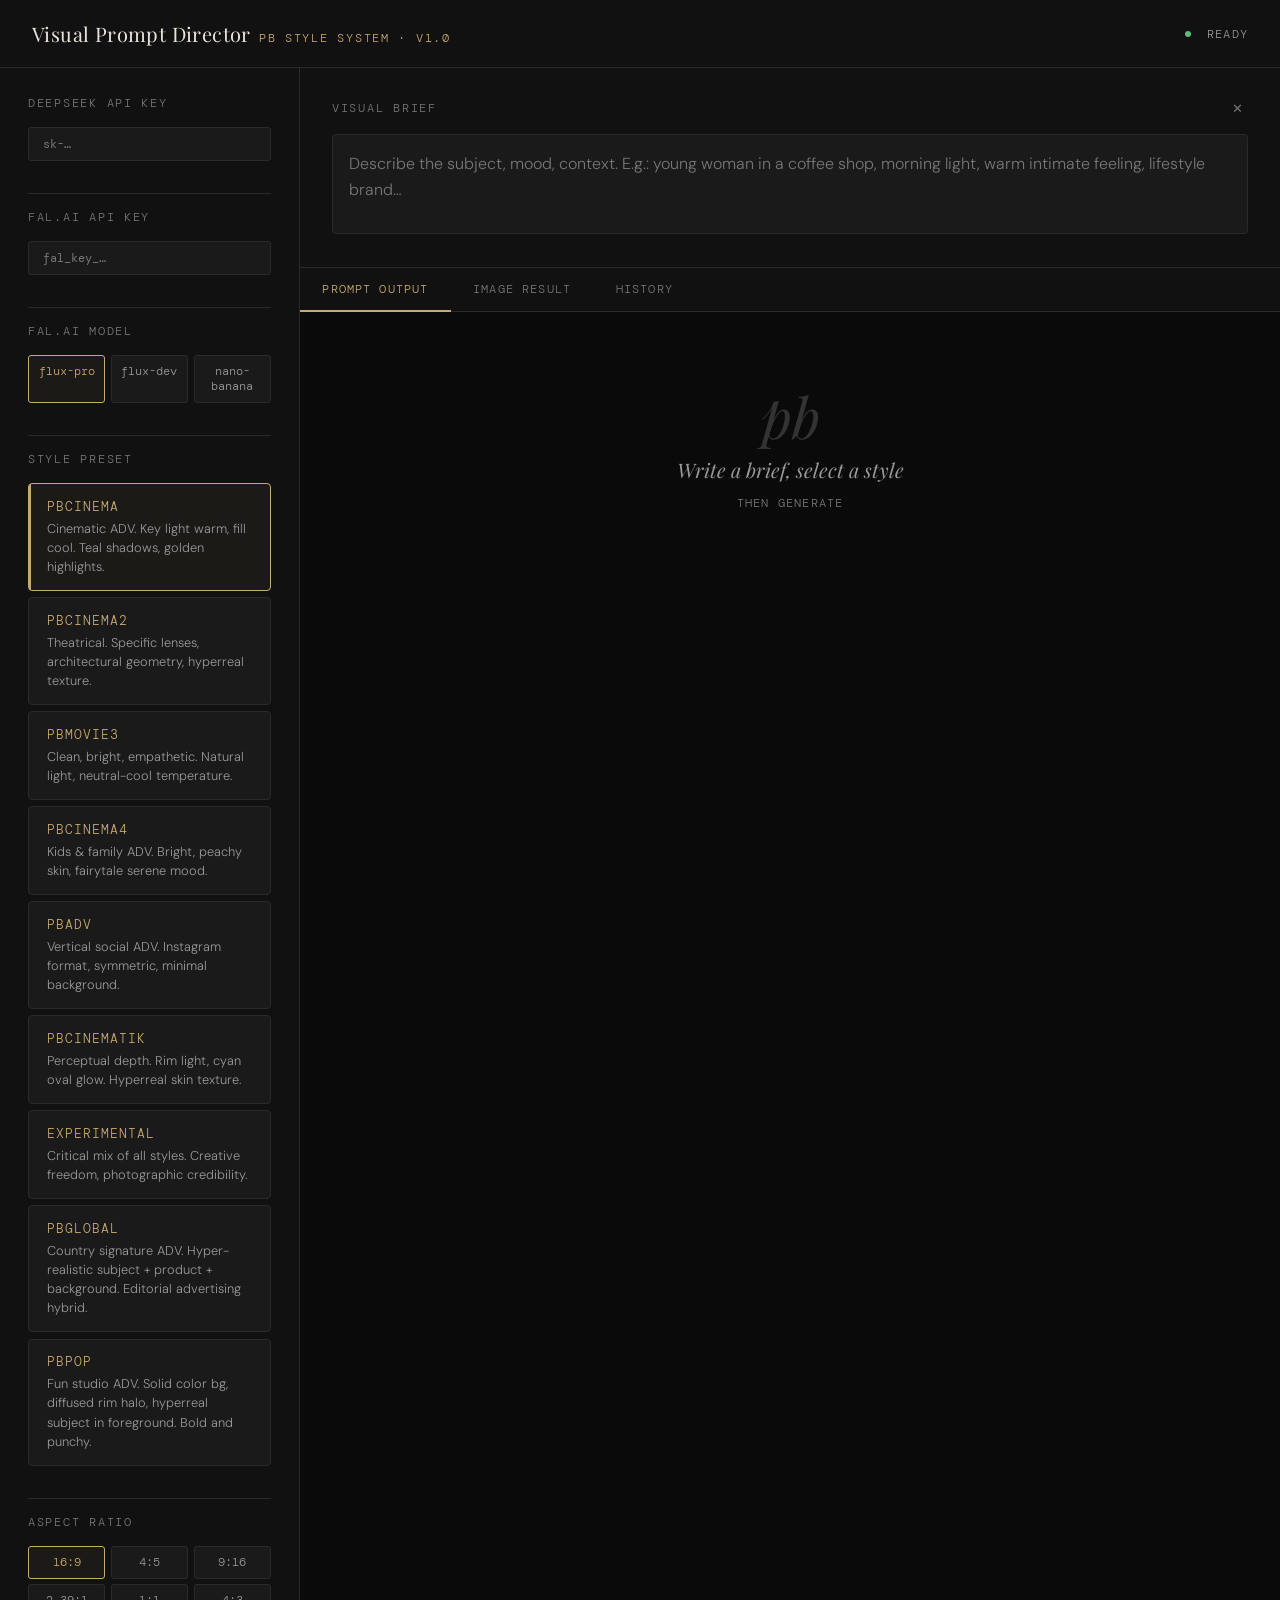
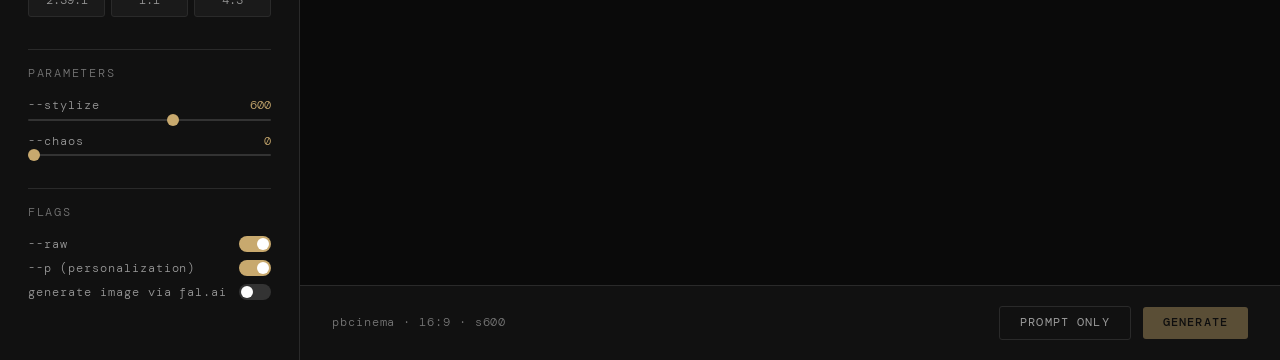
==== commit f9528e60: "Add pbpop style preset: fun studio ADV with solid bg and rim halo Co-Authored-By: Claude Sonnet 4.6 " ====
--- a/index.html
+++ b/index.html
@@ -212,6 +212,7 @@
         <div class="style-card" data-style="pbcinematik"><div class="style-name">pbcinematik</div><div class="style-desc">Perceptual depth. Rim light, cyan oval glow. Hyperreal skin texture.</div></div>
         <div class="style-card" data-style="experimental"><div class="style-name">experimental</div><div class="style-desc">Critical mix of all styles. Creative freedom, photographic credibility.</div></div>
         <div class="style-card" data-style="pbglobal"><div class="style-name">pbglobal</div><div class="style-desc">Country signature ADV. Hyper-realistic subject + product + background. Editorial advertising hybrid.</div></div>
+        <div class="style-card" data-style="pbpop"><div class="style-name">pbpop</div><div class="style-desc">Fun studio ADV. Solid color bg, diffused rim halo, hyperreal subject in foreground. Bold and punchy.</div></div>
       </div>
     </div>
 
@@ -315,6 +316,7 @@
   pbadv: { name: 'pbadv', defaultRatio: '4:5', defaultStylize: 500, build: (brief, params) => ({ prompt: `${brief}, clean vertical social media advertising photography, strong central symmetric subject placement, minimal blurred background with controlled depth, natural neutral cool lighting without color dominance, soft bluish shadow detail, controlled natural color palette, empathetic serene premium accessible mood, optimized for Instagram advertising format`, params: buildParams({ ...params, ratio: params.ratio === '9:16' ? '9:16' : '4:5' }), rationale: 'Built for Instagram and social ADV. The vertical format and minimal background keep focus on the subject across all feed placements.' }) },
   pbcinematik: { name: 'pbcinematik', defaultRatio: '16:9', defaultStylize: 650, build: (brief, params) => ({ prompt: `${brief}, cinematic photography with strong perceptual depth emphasis, very subtle lateral rim light at low intensity, soft semi-transparent cyan horizontal oval gradient glow positioned behind and slightly above subject head not perfectly centered, no extreme contrast or heavy shadows, hyperrealistic skin texture with clearly visible pores and real cutaneous detail, absolutely no skin smoothing no airbrushing no plastic effect, deep silent cinematic mood with believable photographic credibility`, params: buildParams(params), rationale: 'The signature cyan glow and hyperreal skin texture create a distinctive visual depth. Strong for portrait-driven campaigns where the face is the product.' }) },
   experimental: { name: 'experimental', defaultRatio: '16:9', defaultStylize: 800, build: (brief, params) => ({ prompt: `${brief}, experimental cinematic photography blending warm key light with cool cinematic fill, perceptual depth with subtle rim definition, soft teal shadow gradient with restrained golden highlight, hyperrealistic texture rendering without skin smoothing, unconventional composition that breaks symmetric convention while maintaining photographic credibility, editorial advertising mood with unexpected spatial tension`, params: buildParams({ ...params, raw: false }), rationale: 'Critical mix of all pb styles. No --raw flag here to let V8 interpret more freely. Best for creative exploration before locking a campaign direction.' }) },
+  pbpop: { name: 'pbpop (fun studio ADV)', defaultRatio: '4:5', defaultStylize: 550, build: (brief, params) => ({ prompt: `${brief}, hyperrealistic commercial advertising photography, subject in close foreground with extreme detail — visible skin texture pores hair strands material micro-details, confident playful expressive energy, bold punchy fun advertising mood, background is a single flat solid color fill completely uniform no gradient no texture no pattern just pure matte color, wide diffused rim backlight halo behind subject creating clean luminous separation from background, soft wrap light on subject face for flatness, studio setup feel with sharp product-level detail on subject, contemporary bold ADV aesthetic, no environmental context no props no distracting elements, color of background is vivid or pastel but always solid, subject fills the frame dominantly`, params: buildParams({ ...params, ratio: params.ratio === '9:16' ? '9:16' : '4:5' }), rationale: 'Studio ADV with pure solid-color background and diffused rim halo. The flat bg + luminous separation creates instant shelf impact. Best for product launches, social campaigns, and anything that needs to pop at thumb size.' }) },
   pbglobal: { name: 'pbglobal (country signature)', defaultRatio: '4:5', defaultStylize: 600, build: (brief, params) => ({ prompt: `${brief}, single advertising photography panel, hyper-realistic commercial photography, young adult from the represented country with realistic regionally coherent physical traits non-caricatured no exaggerated stereotypes subtle ethnic and cultural cues in skin tone facial structure and hair type, neutral confident slightly cinematic expression, minimal authentic contemporary clothing, subject holds iconic country product toward camera in strong foreground dominance, product is photorealistic with clean minimal label slightly premium positioning, background is an environment tied to country identity with shallow depth of field integrated naturally not postcard-like, bold country name uppercase large at top of frame, product name smaller clean sans-serif below, typography modern slightly condensed high readability matte finish, natural directional light soft cinematic contrast consistent across frame slight rim light for subject separation no overexposed highlights, 35mm or 50mm lens feel slight low angle strong foreground hand and product shallow depth of field, micro textures visible on skin materials and product surfaces realistic imperfections controlled color grading, ultra high resolution editorial advertising hybrid, no AI artifacts no plastic skin no over-saturation no fake reflections no cultural stereotypes exaggerated no cartoonish elements no inconsistent lighting no messy typography`, params: buildParams({ ...params, ratio: '4:5' }), rationale: 'Built for country signature campaigns. Each image works as a standalone advertising poster: credible diversity, premium product, integrated environment. Avoid passing ratio other than 4:5 or 9:16 for best composition.' }) }
 };
 
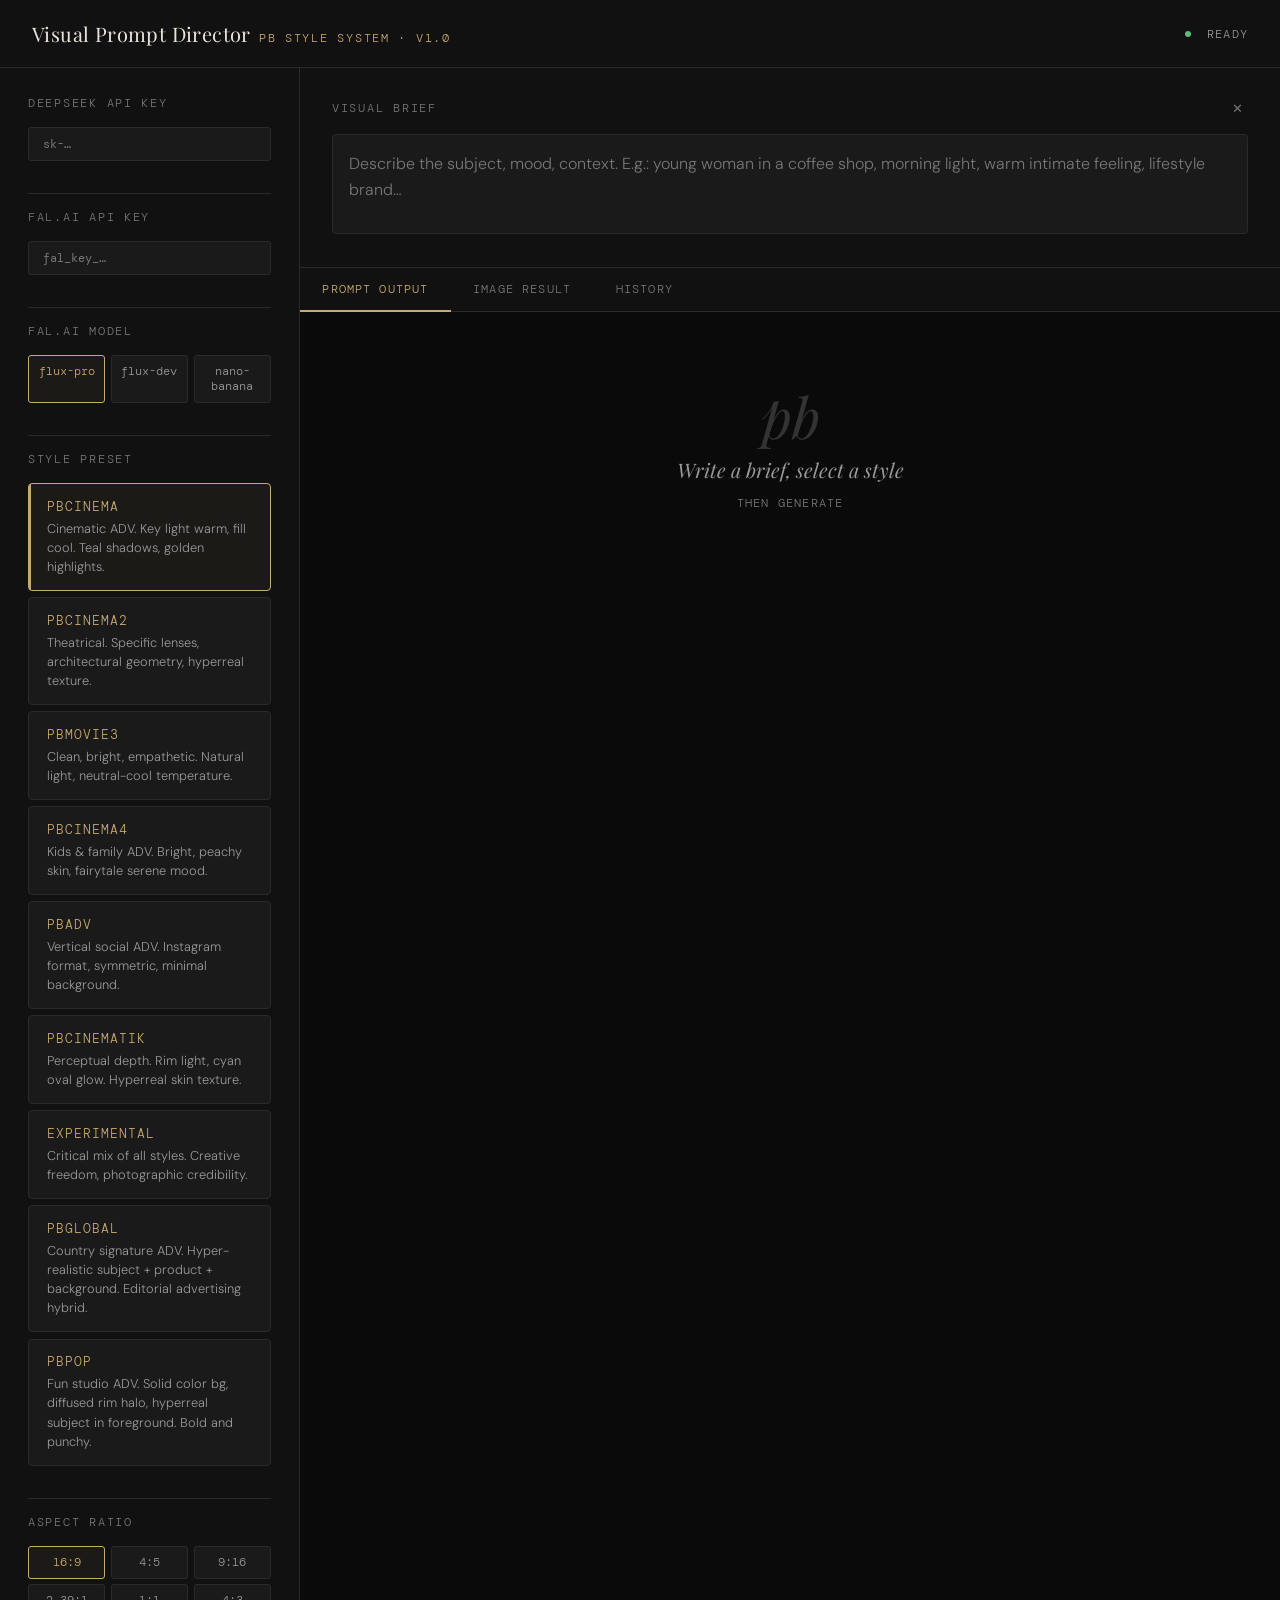
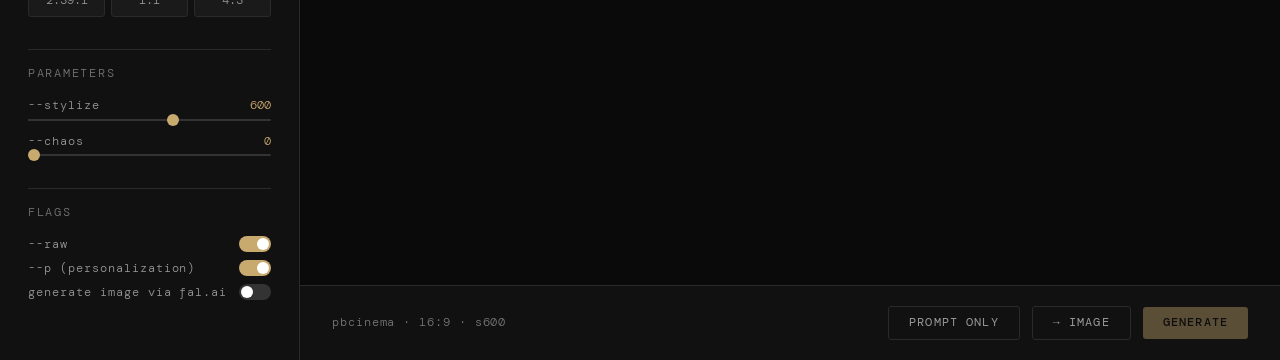
==== commit f08c1b53: "Add direct image generation button (bypasses DeepSeek) New '→ Image' button sends textarea prompt di" ====
--- a/index.html
+++ b/index.html
@@ -293,6 +293,7 @@
     <div class="generate-bar">
       <div class="generate-info" id="generateInfo">Select a style and write a brief</div>
       <button class="btn btn-ghost" id="promptOnlyBtn">Prompt only</button>
+      <button class="btn btn-ghost" id="imageDirectBtn" disabled title="Send your prompt directly to fal.ai — no DeepSeek">→ Image</button>
       <button class="btn btn-primary" id="generateBtn" disabled>Generate</button>
     </div>
 
@@ -333,6 +334,7 @@
   briefInput: document.getElementById('briefInput'),
   generateBtn: document.getElementById('generateBtn'),
   promptOnlyBtn: document.getElementById('promptOnlyBtn'),
+  imageDirectBtn: document.getElementById('imageDirectBtn'),
   clearBtn: document.getElementById('clearBtn'),
   emptyState: document.getElementById('emptyState'),
   promptOutput: document.getElementById('promptOutput'),
@@ -416,9 +418,20 @@
 
 els.promptOnlyBtn.addEventListener('click', () => { if (!els.briefInput.value.trim()) return; generatePrompt(false); });
 els.generateBtn.addEventListener('click', () => { if (!els.briefInput.value.trim()) return; generatePrompt(state.falEnabled); });
+els.imageDirectBtn.addEventListener('click', async () => {
+  const prompt = els.briefInput.value.trim();
+  if (!prompt) return;
+  const apiKey = els.falApiKey?.value.trim() || localStorage.getItem('fal_api_key');
+  if (!apiKey) { showToast('Add your fal.ai API key to generate images', 'error'); return; }
+  state.generating = true;
+  updateGenerateBtn();
+  await generateImage(prompt, {}, apiKey);
+  state.generating = false;
+  updateGenerateBtn();
+});
 
 function cap(s) { return s.charAt(0).toUpperCase() + s.slice(1); }
-function updateGenerateBtn() { const hasText = els.briefInput.value.trim().length > 0; els.generateBtn.disabled = !hasText || state.generating; els.promptOnlyBtn.disabled = !hasText || state.generating; }
+function updateGenerateBtn() { const hasText = els.briefInput.value.trim().length > 0; els.generateBtn.disabled = !hasText || state.generating; els.promptOnlyBtn.disabled = !hasText || state.generating; els.imageDirectBtn.disabled = !hasText || state.generating; }
 function updateInfo() { const falNote = state.falEnabled ? ' · fal.ai generation ON' : ''; els.generateInfo.textContent = `${state.style} · ${state.ratio} · s${state.stylize}${falNote}`; }
 
 async function generatePrompt(withImage) {
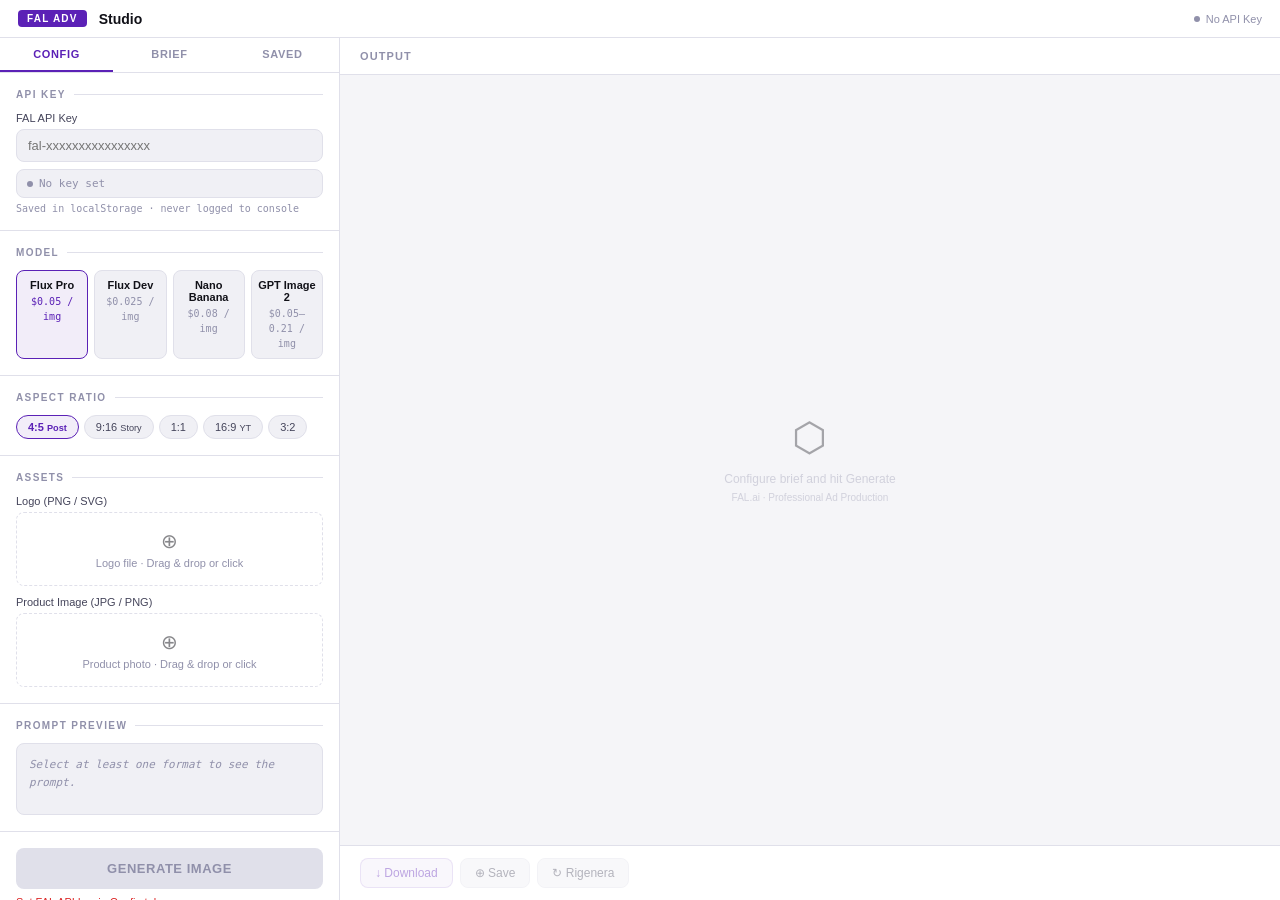
==== commit 1b7dde16: "Add files via upload" ====
--- a/index.html
+++ b/index.html
@@ -1,555 +1,865 @@
 <!DOCTYPE html>
+<script type="application/json" id="cowork-artifact-meta">
+{
+  "name": "Fal Adv Studio",
+  "schemaVersion": 1,
+  "description": "FAL ADV Studio - tool React per produzione campagne pubblicitarie AI via fal.ai. Config API key, selezione modello/ratio, upload asset, brief brand, 10 formati ADV, generazione multi-immagine, salvataggio sessione, download ZIP."
+}
+</script>
 <html lang="en">
 <head>
 <meta charset="UTF-8">
 <meta name="viewport" content="width=device-width, initial-scale=1.0">
-<title>Visual Prompt Director</title>
-<link href="https://fonts.googleapis.com/css2?family=Playfair+Display:ital,wght@0,400;0,700;1,400&family=DM+Mono:wght@300;400;500&family=DM+Sans:wght@300;400;500&display=swap" rel="stylesheet">
+<title>FAL ADV Studio</title>
 <style>
-  :root {
-    --black: #0a0a0a;
-    --surface: #111111;
-    --surface2: #1a1a1a;
-    --surface3: #222222;
-    --border: #2a2a2a;
-    --border2: #333333;
-    --accent: #c8a96e;
-    --accent2: #e8c98e;
-    --text: #e8e4dc;
-    --muted: #777777;
-    --muted2: #999999;
-    --cyan: #5cc8d4;
-    --error: #e05555;
-    --success: #5db87a;
-    --60: var(--black);
-    --30: var(--surface);
-    --10: var(--accent);
-  }
- 
-  *, *::before, *::after { box-sizing: border-box; margin: 0; padding: 0; }
- 
-  body {
-    background: var(--60);
-    color: var(--text);
-    font-family: 'DM Sans', sans-serif;
-    font-weight: 300;
-    min-height: 100vh;
-    overflow-x: hidden;
-  }
- 
-  .app {
-    display: grid;
-    grid-template-columns: 300px 1fr;
-    grid-template-rows: auto 1fr;
-    min-height: 100vh;
-  }
- 
-  header {
-    grid-column: 1 / -1;
-    background: var(--surface);
-    border-bottom: 1px solid var(--border);
-    padding: 0 2rem;
-    display: flex;
-    align-items: center;
-    justify-content: space-between;
-    height: 68px;
-  }
- 
-  .logo { display: flex; align-items: baseline; gap: 0.5rem; }
-  .logo-title { font-family: 'Playfair Display', serif; font-size: 1.25rem; color: var(--text); letter-spacing: 0.02em; }
-  .logo-sub { font-family: 'DM Mono', monospace; font-size: 0.72rem; color: var(--accent); letter-spacing: 0.15em; text-transform: uppercase; }
-  .header-right { display: flex; align-items: center; gap: 1rem; }
-  .status-dot { width: 6px; height: 6px; border-radius: 50%; background: var(--success); animation: pulse 2s infinite; }
-  @keyframes pulse { 0%, 100% { opacity: 1; } 50% { opacity: 0.4; } }
-  .status-label { font-family: 'DM Mono', monospace; font-size: 0.76rem; color: var(--muted2); letter-spacing: 0.1em; text-transform: uppercase; }
- 
-  aside { background: var(--surface); border-right: 1px solid var(--border); padding: 1.75rem; overflow-y: auto; }
-  .sidebar-section { margin-bottom: 2rem; }
-  .sidebar-label { font-family: 'DM Mono', monospace; font-size: 0.72rem; color: var(--muted); letter-spacing: 0.15em; text-transform: uppercase; margin-bottom: 1rem; display: block; }
-  .style-grid { display: flex; flex-direction: column; gap: 0.4rem; }
-  .style-card { background: var(--surface2); border: 1px solid var(--border); border-radius: 4px; padding: 0.85rem 1.1rem; cursor: pointer; transition: all 0.15s ease; position: relative; }
-  .style-card:hover { border-color: var(--border2); background: var(--surface3); }
-  .style-card.active { border-color: var(--accent); background: rgba(200, 169, 110, 0.06); }
-  .style-card.active::before { content: ''; position: absolute; left: 0; top: 0; bottom: 0; width: 2px; background: var(--accent); border-radius: 4px 0 0 4px; }
-  .style-name { font-family: 'DM Mono', monospace; font-size: 0.82rem; color: var(--accent); letter-spacing: 0.08em; text-transform: uppercase; margin-bottom: 0.25rem; }
-  .style-desc { font-size: 0.8rem; color: var(--muted2); line-height: 1.5; }
-  .ratio-group { display: grid; grid-template-columns: repeat(3, 1fr); gap: 0.35rem; }
-  .ratio-btn { background: var(--surface2); border: 1px solid var(--border); border-radius: 3px; padding: 0.5rem; cursor: pointer; font-family: 'DM Mono', monospace; font-size: 0.72rem; color: var(--muted2); text-align: center; transition: all 0.15s; }
-  .ratio-btn:hover { border-color: var(--border2); color: var(--text); }
-  .ratio-btn.active { border-color: var(--accent); color: var(--accent); background: rgba(200,169,110,0.06); }
-  .slider-group { display: flex; flex-direction: column; gap: 0.75rem; }
-  .slider-row { display: flex; flex-direction: column; gap: 0.35rem; }
-  .slider-header { display: flex; justify-content: space-between; align-items: center; }
-  .slider-name { font-family: 'DM Mono', monospace; font-size: 0.76rem; color: var(--muted2); letter-spacing: 0.08em; }
-  .slider-val { font-family: 'DM Mono', monospace; font-size: 0.76rem; color: var(--accent); }
-  input[type="range"] { width: 100%; -webkit-appearance: none; height: 2px; background: var(--border2); border-radius: 1px; outline: none; }
-  input[type="range"]::-webkit-slider-thumb { -webkit-appearance: none; width: 12px; height: 12px; border-radius: 50%; background: var(--accent); cursor: pointer; }
-  .toggle-group { display: flex; flex-direction: column; gap: 0.5rem; }
-  .toggle-row { display: flex; justify-content: space-between; align-items: center; }
-  .toggle-name { font-family: 'DM Mono', monospace; font-size: 0.76rem; color: var(--muted2); letter-spacing: 0.08em; }
-  .toggle { width: 32px; height: 16px; background: var(--border2); border-radius: 8px; cursor: pointer; position: relative; transition: background 0.2s; }
-  .toggle.on { background: var(--accent); }
-  .toggle::after { content: ''; position: absolute; width: 12px; height: 12px; border-radius: 50%; background: white; top: 2px; left: 2px; transition: transform 0.2s; }
-  .toggle.on::after { transform: translateX(16px); }
-  main { background: var(--black); display: flex; flex-direction: column; overflow: hidden; }
-  .brief-section { padding: 1.75rem 2rem; border-bottom: 1px solid var(--border); background: var(--surface); }
-  .brief-header { display: flex; justify-content: space-between; align-items: center; margin-bottom: 0.85rem; }
-  .brief-label { font-family: 'DM Mono', monospace; font-size: 0.72rem; color: var(--muted); letter-spacing: 0.15em; text-transform: uppercase; }
-  .brief-actions { display: flex; gap: 0.5rem; align-items: center; }
-  textarea { width: 100%; background: var(--surface2); border: 1px solid var(--border); border-radius: 4px; padding: 1rem; color: var(--text); font-family: 'DM Sans', sans-serif; font-size: 1rem; font-weight: 300; line-height: 1.6; resize: none; height: 100px; outline: none; transition: border-color 0.15s; }
-  textarea:focus { border-color: var(--border2); }
-  textarea::placeholder { color: var(--muted); }
-  .btn { display: inline-flex; align-items: center; gap: 0.4rem; padding: 0.55rem 1.25rem; border: none; border-radius: 3px; cursor: pointer; font-family: 'DM Mono', monospace; font-size: 0.72rem; letter-spacing: 0.1em; text-transform: uppercase; transition: all 0.15s; }
-  .btn-primary { background: var(--accent); color: var(--black); font-weight: 500; }
-  .btn-primary:hover { background: var(--accent2); }
-  .btn-primary:disabled { opacity: 0.4; cursor: not-allowed; }
-  .btn-ghost { background: transparent; color: var(--muted2); border: 1px solid var(--border); }
-  .btn-ghost:hover { color: var(--text); border-color: var(--border2); }
-  .btn-icon { background: transparent; border: none; color: var(--muted); cursor: pointer; padding: 0.3rem; border-radius: 3px; transition: color 0.15s; font-size: 0.8rem; }
-  .btn-icon:hover { color: var(--text); }
-  .output-section { flex: 1; overflow-y: auto; padding: 1.75rem 2rem; }
-  .prompt-card { background: var(--surface); border: 1px solid var(--border); border-radius: 6px; margin-bottom: 1rem; overflow: hidden; animation: fadeUp 0.3s ease both; }
-  @keyframes fadeUp { from { opacity: 0; transform: translateY(8px); } to { opacity: 1; transform: translateY(0); } }
-  .prompt-card-header { padding: 0.85rem 1.1rem; border-bottom: 1px solid var(--border); display: flex; justify-content: space-between; align-items: center; background: var(--surface2); }
-  .prompt-style-tag { font-family: 'DM Mono', monospace; font-size: 0.76rem; color: var(--accent); letter-spacing: 0.1em; text-transform: uppercase; }
-  .prompt-card-actions { display: flex; gap: 0.25rem; }
-  .prompt-body { padding: 1.25rem; }
-  .prompt-text { font-family: 'DM Mono', monospace; font-size: 0.88rem; color: var(--text); line-height: 1.75; word-break: break-word; white-space: pre-wrap; }
-  .prompt-params { margin-top: 0.6rem; font-family: 'DM Mono', monospace; font-size: 0.82rem; color: var(--cyan); }
-  .prompt-rationale { margin-top: 0.85rem; padding-top: 0.85rem; border-top: 1px solid var(--border); font-size: 0.86rem; color: var(--muted2); line-height: 1.65; font-style: italic; }
-  .image-grid { display: grid; grid-template-columns: repeat(auto-fill, minmax(200px, 1fr)); gap: 0.75rem; margin-top: 1rem; }
-  .image-thumb { aspect-ratio: 16/9; background: var(--surface2); border: 1px solid var(--border); border-radius: 4px; overflow: hidden; position: relative; }
-  .image-thumb img { width: 100%; height: 100%; object-fit: cover; }
-  .image-thumb-label { position: absolute; bottom: 0; left: 0; right: 0; background: linear-gradient(transparent, rgba(0,0,0,0.8)); padding: 1rem 0.5rem 0.4rem; font-family: 'DM Mono', monospace; font-size: 0.55rem; color: var(--accent); letter-spacing: 0.08em; text-transform: uppercase; }
-  .loading-bar { height: 1px; background: linear-gradient(90deg, transparent, var(--accent), transparent); background-size: 200% 100%; animation: shimmer 1.5s infinite; margin-bottom: 1rem; }
-  @keyframes shimmer { 0% { background-position: -200% 0; } 100% { background-position: 200% 0; } }
-  .loading-card { background: var(--surface); border: 1px solid var(--border); border-radius: 6px; padding: 1.5rem; text-align: center; color: var(--muted); font-family: 'DM Mono', monospace; font-size: 0.8rem; letter-spacing: 0.1em; }
-  .empty-state { flex: 1; display: flex; flex-direction: column; align-items: center; justify-content: center; text-align: center; padding: 3rem; gap: 0.75rem; }
-  .empty-glyph { font-family: 'Playfair Display', serif; font-size: 3.5rem; color: var(--border2); line-height: 1; font-style: italic; }
-  .empty-title { font-family: 'Playfair Display', serif; font-size: 1.25rem; color: var(--muted2); font-style: italic; }
-  .empty-sub { font-family: 'DM Mono', monospace; font-size: 0.76rem; color: var(--muted); letter-spacing: 0.1em; text-transform: uppercase; }
-  .api-key-row { display: flex; gap: 0.5rem; align-items: center; }
-  input[type="password"], input[type="text"] { flex: 1; background: var(--surface2); border: 1px solid var(--border); border-radius: 3px; padding: 0.5rem 0.85rem; color: var(--text); font-family: 'DM Mono', monospace; font-size: 0.76rem; outline: none; transition: border-color 0.15s; }
-  input:focus { border-color: var(--border2); }
-  input::placeholder { color: var(--muted); }
-  .toast { position: fixed; bottom: 1.5rem; right: 1.5rem; background: var(--surface2); border: 1px solid var(--border2); border-radius: 4px; padding: 0.85rem 1.1rem; font-family: 'DM Mono', monospace; font-size: 0.76rem; color: var(--text); letter-spacing: 0.08em; z-index: 100; animation: slideIn 0.2s ease; display: flex; align-items: center; gap: 0.5rem; }
-  @keyframes slideIn { from { opacity: 0; transform: translateY(8px); } to { opacity: 1; transform: translateY(0); } }
-  .toast.success { border-color: var(--success); }
-  .toast.error { border-color: var(--error); }
-  .divider { height: 1px; background: var(--border); margin: 1rem 0; }
-  ::-webkit-scrollbar { width: 4px; }
-  ::-webkit-scrollbar-track { background: transparent; }
-  ::-webkit-scrollbar-thumb { background: var(--border2); border-radius: 2px; }
-  .generate-bar { padding: 1.25rem 2rem; background: var(--surface); border-top: 1px solid var(--border); display: flex; gap: 0.75rem; align-items: center; }
-  .generate-info { flex: 1; font-family: 'DM Mono', monospace; font-size: 0.72rem; color: var(--muted); letter-spacing: 0.08em; }
-  .image-result { margin-top: 1rem; border: 1px solid var(--border); border-radius: 6px; overflow: hidden; }
-  .image-result img { width: 100%; height: auto; display: block; }
-  .image-result-bar { background: var(--surface2); border-top: 1px solid var(--border); padding: 0.5rem 1rem; display: flex; justify-content: space-between; align-items: center; }
-  .image-result-meta { font-family: 'DM Mono', monospace; font-size: 0.72rem; color: var(--muted); letter-spacing: 0.08em; }
-  .tab-bar { display: flex; gap: 0; border-bottom: 1px solid var(--border); background: var(--surface); }
-  .tab { padding: 0.85rem 1.4rem; font-family: 'DM Mono', monospace; font-size: 0.72rem; color: var(--muted); letter-spacing: 0.1em; text-transform: uppercase; cursor: pointer; border-bottom: 2px solid transparent; transition: all 0.15s; margin-bottom: -1px; }
-  .tab:hover { color: var(--text); }
-  .tab.active { color: var(--accent); border-bottom-color: var(--accent); }
-  .tab-content { display: none; }
-  .tab-content.active { display: block; }
-  .copied-flash { color: var(--success) !important; transition: color 0.3s; }
+:root {
+  color-scheme: light;
+  --bg: #f5f5f8;
+  --surface: #ffffff;
+  --surface2: #f0f0f5;
+  --border: #e0e0ea;
+  --accent: #5b21b6;
+  --accent-light: rgba(91,33,182,0.08);
+  --accent-border: rgba(91,33,182,0.25);
+  --text: #111118;
+  --text2: #44445a;
+  --text3: #9090aa;
+  --error: #dc2626;
+  --error-bg: rgba(220,38,38,0.07);
+  --success: #059669;
+  --radius: 8px;
+}
+* { box-sizing: border-box; margin: 0; padding: 0; }
+body { font-family: -apple-system, 'Segoe UI', sans-serif; background: var(--bg); color: var(--text); font-size: 13px; }
+
+/* LAYOUT */
+.app { display: flex; flex-direction: column; height: 100vh; overflow: hidden; }
+.app-header { background: var(--surface); border-bottom: 1px solid var(--border); padding: 10px 18px; display: flex; align-items: center; gap: 12px; flex-shrink: 0; }
+.logo { background: var(--accent); color: #fff; font-size: 10px; font-weight: 700; letter-spacing: 0.12em; padding: 3px 9px; border-radius: 4px; }
+.app-title { font-size: 14px; font-weight: 600; color: var(--text); }
+.key-status { margin-left: auto; display: flex; align-items: center; gap: 6px; font-size: 11px; color: var(--text3); }
+.dot { width: 6px; height: 6px; border-radius: 50%; background: var(--text3); }
+.dot.on { background: var(--success); box-shadow: 0 0 6px var(--success); }
+
+.body { display: flex; flex: 1; overflow: hidden; }
+.sidebar { width: 340px; flex-shrink: 0; background: var(--surface); border-right: 1px solid var(--border); display: flex; flex-direction: column; overflow: hidden; }
+.output { flex: 1; display: flex; flex-direction: column; overflow: hidden; }
+
+/* TABS */
+.tab-bar { display: flex; border-bottom: 1px solid var(--border); flex-shrink: 0; }
+.tab-btn { flex: 1; padding: 10px 6px; background: none; border: none; border-bottom: 2px solid transparent; font-size: 11px; font-weight: 600; letter-spacing: 0.06em; text-transform: uppercase; color: var(--text3); cursor: pointer; transition: all 0.15s; }
+.tab-btn:hover { color: var(--text2); }
+.tab-btn.active { color: var(--accent); border-bottom-color: var(--accent); }
+.badge { display: inline-flex; align-items: center; justify-content: center; width: 15px; height: 15px; border-radius: 50%; background: var(--accent); color: #fff; font-size: 8px; font-weight: 700; margin-left: 4px; vertical-align: middle; }
+
+.tab-panel { display: none; flex: 1; overflow-y: auto; }
+.tab-panel.active { display: block; }
+
+/* SECTIONS */
+.section { padding: 16px; border-bottom: 1px solid var(--border); }
+.section-label { font-size: 10px; font-weight: 700; letter-spacing: 0.14em; text-transform: uppercase; color: var(--text3); margin-bottom: 12px; display: flex; align-items: center; gap: 8px; }
+.section-label::after { content: ''; flex: 1; height: 1px; background: var(--border); }
+.field { margin-bottom: 10px; }
+.field:last-child { margin-bottom: 0; }
+label.lbl { display: block; font-size: 11px; font-weight: 500; color: var(--text2); margin-bottom: 5px; }
+
+/* INPUTS */
+input[type=text], input[type=password], textarea, select {
+  width: 100%; background: var(--surface2); border: 1px solid var(--border); color: var(--text);
+  font-family: inherit; font-size: 13px; padding: 8px 11px; border-radius: var(--radius); outline: none; transition: border-color 0.15s;
+}
+input:focus, textarea:focus, select:focus { border-color: var(--accent); }
+textarea { resize: vertical; min-height: 72px; line-height: 1.5; }
+select { appearance: none; background-image: url("data:image/svg+xml,%3Csvg xmlns='http://www.w3.org/2000/svg' width='10' height='6'%3E%3Cpath d='M0 0l5 6 5-6z' fill='%239090aa'/%3E%3C/svg%3E"); background-repeat: no-repeat; background-position: right 11px center; padding-right: 30px; cursor: pointer; }
+select option { background: #fff; }
+
+/* MODEL TABS */
+.model-tabs { display: flex; gap: 6px; }
+.model-tab { flex: 1; padding: 8px 6px; background: var(--surface2); border: 1px solid var(--border); border-radius: var(--radius); cursor: pointer; text-align: center; transition: all 0.15s; }
+.model-tab:hover { border-color: var(--text3); }
+.model-tab.active { background: var(--accent-light); border-color: var(--accent); }
+.model-name { font-size: 11px; font-weight: 600; color: var(--text); display: block; margin-bottom: 2px; }
+.model-price { font-size: 10px; color: var(--text3); font-family: monospace; }
+.model-tab.active .model-price { color: var(--accent); }
+
+/* RATIO PILLS */
+.ratio-pills { display: flex; gap: 5px; flex-wrap: wrap; }
+.ratio-pill { padding: 5px 11px; background: var(--surface2); border: 1px solid var(--border); border-radius: 20px; font-size: 11px; font-weight: 500; color: var(--text2); cursor: pointer; transition: all 0.15s; white-space: nowrap; }
+.ratio-pill:hover { border-color: var(--text3); }
+.ratio-pill.active { background: var(--accent-light); border-color: var(--accent); color: var(--accent); font-weight: 600; }
+
+/* DROP ZONE */
+.drop-zone { border: 1.5px dashed var(--border); border-radius: var(--radius); padding: 16px; text-align: center; cursor: pointer; transition: all 0.15s; position: relative; overflow: hidden; }
+.drop-zone:hover, .drop-zone.drag-over { border-color: var(--accent); background: var(--accent-light); }
+.drop-zone input[type=file] { position: absolute; inset: 0; opacity: 0; cursor: pointer; width: 100%; height: 100%; }
+.drop-icon { font-size: 20px; display: block; margin-bottom: 4px; opacity: 0.5; }
+.drop-label { font-size: 11px; color: var(--text3); }
+
+.asset-preview { display: flex; align-items: center; gap: 10px; padding: 8px 10px; background: var(--surface2); border: 1px solid var(--border); border-radius: var(--radius); }
+.asset-preview img { width: 36px; height: 36px; object-fit: contain; border-radius: 4px; background: #fff; }
+.asset-name { font-size: 11px; color: var(--text2); flex: 1; overflow: hidden; text-overflow: ellipsis; white-space: nowrap; }
+.btn-rm { background: none; border: none; color: var(--text3); cursor: pointer; font-size: 18px; line-height: 1; padding: 0 2px; transition: color 0.15s; }
+.btn-rm:hover { color: var(--error); }
+
+/* FORMATS */
+.formats-grid { display: grid; grid-template-columns: 1fr 1fr; gap: 5px; }
+.format-item { display: flex; align-items: flex-start; gap: 7px; padding: 8px 9px; background: var(--surface2); border: 1px solid var(--border); border-radius: var(--radius); cursor: pointer; transition: all 0.15s; user-select: none; }
+.format-item:hover { border-color: var(--text3); }
+.format-item.checked { background: var(--accent-light); border-color: var(--accent-border); }
+.format-item input[type=checkbox] { width: 13px; height: 13px; margin-top: 1px; accent-color: var(--accent); flex-shrink: 0; cursor: pointer; }
+.format-lbl { font-size: 11px; color: var(--text2); line-height: 1.3; cursor: pointer; font-weight: 500; }
+.format-item.checked .format-lbl { color: var(--text); font-weight: 600; }
+.format-desc { font-size: 10px; color: var(--text3); line-height: 1.3; margin-top: 2px; display: block; }
+.format-text { display: flex; flex-direction: column; }
+.format-hint { font-size: 10px; color: var(--text3); margin-bottom: 8px; }
+
+/* PROMPT PREVIEW */
+.prompt-box { background: var(--surface2); border: 1px solid var(--border); border-radius: var(--radius); padding: 12px; font-size: 11px; line-height: 1.6; color: var(--text2); font-family: monospace; min-height: 72px; white-space: pre-wrap; word-break: break-word; }
+.prompt-empty { color: var(--text3); font-style: italic; font-family: inherit; }
+.prompt-meta { font-size: 10px; color: var(--text3); margin-top: 6px; font-family: monospace; }
+.prompt-format-label { font-size: 10px; color: var(--text3); font-weight: 600; letter-spacing: 0.08em; text-transform: uppercase; margin-bottom: 4px; margin-top: 8px; }
+
+/* GENERATE BTN */
+.btn-gen { width: 100%; padding: 13px; background: var(--accent); color: #fff; border: none; border-radius: var(--radius); font-family: inherit; font-size: 13px; font-weight: 700; letter-spacing: 0.04em; cursor: pointer; transition: all 0.15s; text-transform: uppercase; }
+.btn-gen:hover:not(:disabled) { background: #4c1d95; transform: translateY(-1px); }
+.btn-gen:disabled { background: var(--border); color: var(--text3); cursor: not-allowed; transform: none; }
+.gen-hint { font-size: 11px; color: var(--error); margin-top: 7px; }
+.multi-note { font-size: 10px; color: var(--accent); background: var(--accent-light); border: 1px solid var(--accent-border); border-radius: 4px; padding: 6px 10px; margin-bottom: 10px; }
+
+/* OUTPUT PANEL */
+.out-header { background: var(--surface); border-bottom: 1px solid var(--border); padding: 12px 20px; display: flex; align-items: center; gap: 8px; flex-shrink: 0; }
+.out-title { font-size: 11px; font-weight: 600; letter-spacing: 0.1em; text-transform: uppercase; color: var(--text3); }
+.out-meta { margin-left: auto; font-size: 10px; color: var(--text3); font-family: monospace; }
+.img-tab { padding: 4px 10px; font-size: 10px; background: var(--surface2); border: 1px solid var(--border); border-radius: 4px; color: var(--text3); cursor: pointer; font-family: inherit; font-weight: 500; transition: all 0.15s; }
+.img-tab.active { background: var(--accent-light); border-color: var(--accent-border); color: var(--accent); }
+
+.queue-bar-wrap { background: var(--surface); border-bottom: 1px solid var(--border); padding: 8px 20px; display: flex; align-items: center; gap: 10px; font-size: 11px; color: var(--text2); flex-shrink: 0; }
+.queue-track { flex: 1; height: 2px; background: var(--border); border-radius: 2px; overflow: hidden; }
+.queue-fill { height: 100%; background: var(--accent); border-radius: 2px; transition: width 0.4s ease; }
+
+.out-canvas { flex: 1; display: flex; align-items: center; justify-content: center; padding: 28px; overflow: hidden; background: var(--bg); }
+.placeholder { display: flex; flex-direction: column; align-items: center; gap: 10px; opacity: 0.35; text-align: center; }
+.placeholder-icon { font-size: 40px; }
+.placeholder-text { font-size: 12px; color: var(--text3); line-height: 1.5; }
+.out-img { max-width: 100%; max-height: 100%; object-fit: contain; border-radius: var(--radius); box-shadow: 0 4px 24px rgba(0,0,0,0.1); display: block; }
+
+.spinner-wrap { display: flex; flex-direction: column; align-items: center; gap: 14px; }
+.spinner { width: 32px; height: 32px; border: 2px solid var(--border); border-top-color: var(--accent); border-radius: 50%; animation: spin 0.75s linear infinite; }
+@keyframes spin { to { transform: rotate(360deg); } }
+.spinner-msg { font-size: 12px; color: var(--text2); animation: pulse 2s ease-in-out infinite; }
+@keyframes pulse { 0%,100%{opacity:1}50%{opacity:0.4} }
+
+.out-actions { background: var(--surface); border-top: 1px solid var(--border); padding: 12px 20px; display: flex; gap: 7px; align-items: center; flex-shrink: 0; }
+.btn-act { padding: 7px 14px; background: var(--surface2); border: 1px solid var(--border); color: var(--text2); border-radius: var(--radius); font-family: inherit; font-size: 12px; font-weight: 500; cursor: pointer; transition: all 0.15s; }
+.btn-act:hover:not(:disabled) { border-color: var(--text3); color: var(--text); }
+.btn-act:disabled { opacity: 0.4; cursor: not-allowed; }
+.btn-act.primary { background: var(--accent-light); border-color: var(--accent-border); color: var(--accent); }
+.btn-act.primary:hover:not(:disabled) { background: rgba(91,33,182,0.14); }
+.img-counter { margin-left: auto; font-size: 11px; color: var(--text3); }
+
+.error-box { margin: 14px 20px; background: var(--error-bg); border: 1px solid rgba(220,38,38,0.2); border-radius: var(--radius); padding: 11px 14px; font-size: 12px; color: #b91c1c; line-height: 1.5; flex-shrink: 0; }
+
+/* SAVED GRID */
+.saved-toolbar { padding: 10px 14px; border-bottom: 1px solid var(--border); display: flex; align-items: center; justify-content: space-between; }
+.saved-count { font-size: 11px; color: var(--text3); }
+.saved-grid { display: grid; grid-template-columns: repeat(auto-fill, minmax(110px, 1fr)); gap: 7px; padding: 14px; }
+.saved-item { position: relative; aspect-ratio: 1; border-radius: var(--radius); overflow: hidden; background: var(--surface2); border: 1px solid var(--border); }
+.saved-item img { width: 100%; height: 100%; object-fit: cover; display: block; }
+.saved-overlay { position: absolute; inset: 0; background: rgba(0,0,0,0.75); display: flex; flex-direction: column; align-items: center; justify-content: center; gap: 6px; opacity: 0; transition: opacity 0.2s; padding: 8px; }
+.saved-item:hover .saved-overlay { opacity: 1; }
+.saved-overlay-text { font-size: 10px; color: #fff; text-align: center; line-height: 1.3; font-weight: 500; }
+.saved-actions { display: flex; gap: 5px; }
+.btn-saved { background: rgba(255,255,255,0.15); border: 1px solid rgba(255,255,255,0.25); border-radius: 4px; color: #fff; font-size: 10px; padding: 3px 7px; cursor: pointer; transition: all 0.15s; }
+.btn-saved:hover { background: rgba(255,255,255,0.3); }
+.saved-empty { padding: 36px 16px; text-align: center; color: var(--text3); font-size: 12px; line-height: 1.6; }
+
+.key-hint { font-size: 10px; color: var(--text3); margin-top: 5px; font-family: monospace; }
+.token-row { display: flex; align-items: center; gap: 6px; padding: 7px 10px; background: var(--surface2); border: 1px solid var(--border); border-radius: var(--radius); margin-top: 7px; }
+.token-dot { width: 6px; height: 6px; border-radius: 50%; background: var(--text3); }
+.token-dot.valid { background: var(--success); }
+.token-text { font-size: 11px; color: var(--text3); font-family: monospace; }
 </style>
 </head>
 <body>
-
 <div class="app">
-
-  <header>
-    <div class="logo">
-      <span class="logo-title">Visual Prompt Director</span>
-      <span class="logo-sub">pb style system · v1.0</span>
-    </div>
-    <div class="header-right">
-      <div class="status-dot"></div>
-      <span class="status-label">Ready</span>
+  <header class="app-header">
+    <span class="logo">FAL ADV</span>
+    <span class="app-title">Studio</span>
+    <div class="key-status">
+      <div class="dot" id="keyDot"></div>
+      <span id="keyLabel">No API Key</span>
     </div>
   </header>
 
-  <aside>
-
-    <div class="sidebar-section">
-      <span class="sidebar-label">DeepSeek API Key</span>
-      <div class="api-key-row">
-        <input type="password" id="anthropicApiKey" placeholder="sk-…" />
+  <div class="body">
+    <!-- SIDEBAR -->
+    <aside class="sidebar">
+      <div class="tab-bar">
+        <button class="tab-btn active" data-tab="config">Config</button>
+        <button class="tab-btn" data-tab="brief">Brief</button>
+        <button class="tab-btn" data-tab="saved">Saved<span class="badge" id="savedBadge" style="display:none">0</span></button>
       </div>
-    </div>
-
-    <div class="divider"></div>
-
-    <div class="sidebar-section">
-      <span class="sidebar-label">fal.ai API Key</span>
-      <div class="api-key-row">
-        <input type="password" id="falApiKey" placeholder="fal_key_…" />
+
+      <!-- CONFIG TAB -->
+      <div class="tab-panel active" id="tab-config">
+        <div class="section">
+          <div class="section-label">API Key</div>
+          <div class="field">
+            <label class="lbl">FAL API Key</label>
+            <input type="password" id="falKey" placeholder="fal-xxxxxxxxxxxxxxxx" autocomplete="off" />
+            <div class="token-row">
+              <div class="token-dot" id="tokenDot"></div>
+              <span class="token-text" id="tokenText">No key set</span>
+            </div>
+            <div class="key-hint">Saved in localStorage · never logged to console</div>
+          </div>
+        </div>
+
+        <div class="section">
+          <div class="section-label">Model</div>
+          <div class="model-tabs" id="modelTabs" style="flex-wrap:wrap;">
+            <div class="model-tab active" data-model="fal-ai/flux-pro">
+              <span class="model-name">Flux Pro</span>
+              <span class="model-price">$0.05 / img</span>
+            </div>
+            <div class="model-tab" data-model="fal-ai/flux-dev">
+              <span class="model-name">Flux Dev</span>
+              <span class="model-price">$0.025 / img</span>
+            </div>
+            <div class="model-tab" data-model="fal-ai/nano-banana-2">
+              <span class="model-name">Nano Banana</span>
+              <span class="model-price">$0.08 / img</span>
+            </div>
+            <div class="model-tab" data-model="fal-ai/gpt-image-2">
+              <span class="model-name">GPT Image 2</span>
+              <span class="model-price">$0.05–0.21 / img</span>
+            </div>
+          </div>
+          <div id="gptQualityRow" style="display:none;margin-top:8px;">
+            <label class="lbl">Quality (GPT Image 2)</label>
+            <select id="gptQuality">
+              <option value="medium">Medium</option>
+              <option value="low">Low (cheaper)</option>
+              <option value="high">High (best, costoso)</option>
+            </select>
+          </div>
+        </div>
+
+        <div class="section">
+          <div class="section-label">Aspect Ratio</div>
+          <div class="ratio-pills" id="ratioPills">
+            <div class="ratio-pill active" data-ratio="4:5" data-w="1024" data-h="1280">4:5 <small>Post</small></div>
+            <div class="ratio-pill" data-ratio="9:16" data-w="768" data-h="1368">9:16 <small>Story</small></div>
+            <div class="ratio-pill" data-ratio="1:1" data-w="1024" data-h="1024">1:1</div>
+            <div class="ratio-pill" data-ratio="16:9" data-w="1368" data-h="768">16:9 <small>YT</small></div>
+            <div class="ratio-pill" data-ratio="3:2" data-w="1280" data-h="853">3:2</div>
+          </div>
+        </div>
+
+        <div class="section">
+          <div class="section-label">Assets</div>
+          <div class="field">
+            <label class="lbl">Logo (PNG / SVG)</label>
+            <div id="logoZone" class="drop-zone">
+              <input type="file" accept=".png,.svg,.jpg,.jpeg" id="logoInput" />
+              <span class="drop-icon">⊕</span>
+              <div class="drop-label">Logo file · Drag & drop or click</div>
+            </div>
+          </div>
+          <div class="field">
+            <label class="lbl">Product Image (JPG / PNG)</label>
+            <div id="productZone" class="drop-zone">
+              <input type="file" accept=".jpg,.jpeg,.png,.webp" id="productInput" />
+              <span class="drop-icon">⊕</span>
+              <div class="drop-label">Product photo · Drag & drop or click</div>
+            </div>
+          </div>
+        </div>
+
+        <div class="section" id="promptPreviewConfig"></div>
+        <div class="section" id="generateSectionConfig"></div>
       </div>
-    </div>
-
-    <div class="divider"></div>
-
-    <div class="sidebar-section">
-      <span class="sidebar-label">fal.ai Model</span>
-      <div class="ratio-group" id="falModelGroup">
-        <div class="ratio-btn active" data-model="fal-ai/flux-pro" title="~$0.05/img — ADV, massima qualità">flux-pro</div>
-        <div class="ratio-btn" data-model="fal-ai/flux/dev" title="~$0.025/img — iterazioni, test">flux-dev</div>
-        <div class="ratio-btn" data-model="fal-ai/nano-banana-2" title="~$0.08/img — testo in immagine, social">nano-banana</div>
+
+      <!-- BRIEF TAB -->
+      <div class="tab-panel" id="tab-brief">
+        <div class="section">
+          <div class="section-label">Brand & Product</div>
+          <div class="field"><label class="lbl">Brand Name</label><input type="text" id="brandName" placeholder="e.g. NORDA" /></div>
+          <div class="field"><label class="lbl">Product Name</label><input type="text" id="productName" placeholder="e.g. Trail Runner 001" /></div>
+          <div class="field"><label class="lbl">Payoff / Claim</label><input type="text" id="payoff" placeholder="e.g. Run beyond limits" /></div>
+          <div class="field"><label class="lbl">Target Audience</label><input type="text" id="target" placeholder="e.g. trail runners 25-45" /></div>
+        </div>
+        <div class="section">
+          <div class="section-label">Tone</div>
+          <div class="field">
+            <select id="tone">
+              <option value="premium">Premium / Luxury</option>
+              <option value="friendly">Friendly / Warm</option>
+              <option value="bold">Bold / Energetic</option>
+              <option value="minimal">Minimal / Clean</option>
+              <option value="authentic">Authentic / Raw</option>
+            </select>
+          </div>
+        </div>
+        <div class="section">
+          <div class="section-label">Notes</div>
+          <div class="field"><textarea id="notes" placeholder="Brand colors, mood, elements to avoid, specific props..."></textarea></div>
+        </div>
+        <div class="section">
+          <div class="section-label">Ad Format</div>
+          <div class="format-hint">Select one or more (each = one image)</div>
+          <div class="formats-grid" id="formatsGrid"></div>
+        </div>
+        <div class="section" id="promptPreviewBrief"></div>
+        <div class="section" id="generateSectionBrief"></div>
       </div>
-    </div>
-
-    <div class="divider"></div>
-
-    <div class="sidebar-section">
-      <span class="sidebar-label">Style Preset</span>
-      <div class="style-grid" id="styleGrid">
-        <div class="style-card active" data-style="pbcinema"><div class="style-name">pbcinema</div><div class="style-desc">Cinematic ADV. Key light warm, fill cool. Teal shadows, golden highlights.</div></div>
-        <div class="style-card" data-style="pbcinema2"><div class="style-name">pbcinema2</div><div class="style-desc">Theatrical. Specific lenses, architectural geometry, hyperreal texture.</div></div>
-        <div class="style-card" data-style="pbmovie3"><div class="style-name">pbmovie3</div><div class="style-desc">Clean, bright, empathetic. Natural light, neutral-cool temperature.</div></div>
-        <div class="style-card" data-style="pbcinema4"><div class="style-name">pbcinema4</div><div class="style-desc">Kids & family ADV. Bright, peachy skin, fairytale serene mood.</div></div>
-        <div class="style-card" data-style="pbadv"><div class="style-name">pbadv</div><div class="style-desc">Vertical social ADV. Instagram format, symmetric, minimal background.</div></div>
-        <div class="style-card" data-style="pbcinematik"><div class="style-name">pbcinematik</div><div class="style-desc">Perceptual depth. Rim light, cyan oval glow. Hyperreal skin texture.</div></div>
-        <div class="style-card" data-style="experimental"><div class="style-name">experimental</div><div class="style-desc">Critical mix of all styles. Creative freedom, photographic credibility.</div></div>
-        <div class="style-card" data-style="pbglobal"><div class="style-name">pbglobal</div><div class="style-desc">Country signature ADV. Hyper-realistic subject + product + background. Editorial advertising hybrid.</div></div>
-        <div class="style-card" data-style="pbpop"><div class="style-name">pbpop</div><div class="style-desc">Fun studio ADV. Solid color bg, diffused rim halo, hyperreal subject in foreground. Bold and punchy.</div></div>
+
+      <!-- SAVED TAB -->
+      <div class="tab-panel" id="tab-saved">
+        <div class="saved-toolbar">
+          <span class="saved-count" id="savedCount">0 images</span>
+          <button class="btn-act" id="btnDownloadAll" style="padding:5px 10px;font-size:11px;">↓ ZIP All</button>
+        </div>
+        <div id="savedGrid" class="saved-grid"></div>
+        <div class="saved-empty" id="savedEmpty">No images saved yet.<br>Generate an image and click "Save".</div>
       </div>
-    </div>
-
-    <div class="divider"></div>
-
-    <div class="sidebar-section">
-      <span class="sidebar-label">Aspect Ratio</span>
-      <div class="ratio-group" id="ratioGroup">
-        <div class="ratio-btn active" data-ratio="16:9">16:9</div>
-        <div class="ratio-btn" data-ratio="4:5">4:5</div>
-        <div class="ratio-btn" data-ratio="9:16">9:16</div>
-        <div class="ratio-btn" data-ratio="2.39:1">2.39:1</div>
-        <div class="ratio-btn" data-ratio="1:1">1:1</div>
-        <div class="ratio-btn" data-ratio="4:3">4:3</div>
+    </aside>
+
+    <!-- OUTPUT -->
+    <main class="output">
+      <div class="out-header">
+        <span class="out-title">Output</span>
+        <div id="imgTabs" style="display:flex;gap:5px;"></div>
+        <span class="out-meta" id="outMeta"></span>
       </div>
-    </div>
-
-    <div class="divider"></div>
-
-    <div class="sidebar-section">
-      <span class="sidebar-label">Parameters</span>
-      <div class="slider-group">
-        <div class="slider-row">
-          <div class="slider-header"><span class="slider-name">--stylize</span><span class="slider-val" id="stylizeVal">600</span></div>
-          <input type="range" id="stylizeSlider" min="0" max="1000" step="50" value="600">
-        </div>
-        <div class="slider-row">
-          <div class="slider-header"><span class="slider-name">--chaos</span><span class="slider-val" id="chaosVal">0</span></div>
-          <input type="range" id="chaosSlider" min="0" max="100" step="5" value="0">
-        </div>
+      <div id="queueBarWrap" class="queue-bar-wrap" style="display:none">
+        <span id="queueMsg">Generating...</span>
+        <div class="queue-track"><div class="queue-fill" id="queueFill" style="width:0%"></div></div>
+        <span id="queuePct">0%</span>
       </div>
-    </div>
-
-    <div class="divider"></div>
-
-    <div class="sidebar-section">
-      <span class="sidebar-label">Flags</span>
-      <div class="toggle-group">
-        <div class="toggle-row"><span class="toggle-name">--raw</span><div class="toggle on" id="toggleRaw"></div></div>
-        <div class="toggle-row"><span class="toggle-name">--p (personalization)</span><div class="toggle on" id="toggleP"></div></div>
-        <div class="toggle-row"><span class="toggle-name">generate image via fal.ai</span><div class="toggle" id="toggleFal"></div></div>
+      <div id="errorBox" class="error-box" style="display:none"></div>
+      <div class="out-canvas" id="outCanvas">
+        <div class="placeholder">
+          <div class="placeholder-icon">⬡</div>
+          <div class="placeholder-text">Configure brief and hit Generate<br><small>FAL.ai · Professional Ad Production</small></div>
+        </div>
       </div>
-    </div>
-
-  </aside>
-
-  <main>
-
-    <div class="brief-section">
-      <div class="brief-header">
-        <span class="brief-label">Visual Brief</span>
-        <div class="brief-actions"><button class="btn-icon" id="clearBtn" title="Clear">✕</button></div>
+      <div class="out-actions">
+        <button class="btn-act primary" id="btnDownload" disabled>↓ Download</button>
+        <button class="btn-act" id="btnSave" disabled>⊕ Save</button>
+        <button class="btn-act" id="btnRegen" disabled>↻ Rigenera</button>
+        <span class="img-counter" id="imgCounter"></span>
       </div>
-      <textarea id="briefInput" placeholder="Describe the subject, mood, context. E.g.: young woman in a coffee shop, morning light, warm intimate feeling, lifestyle brand…"></textarea>
-    </div>
-
-    <div class="tab-bar">
-      <div class="tab active" data-tab="prompt">Prompt Output</div>
-      <div class="tab" data-tab="image">Image Result</div>
-      <div class="tab" data-tab="history">History</div>
-    </div>
-
-    <div class="output-section">
-      <div class="tab-content active" id="tabPrompt">
-        <div class="empty-state" id="emptyState"><div class="empty-glyph">pb</div><div class="empty-title">Write a brief, select a style</div><div class="empty-sub">then generate</div></div>
-        <div id="promptOutput" style="display:none"></div>
+    </main>
+  </div>
+</div>
+
+<script>
+const FORMATS = [
+  { id:'headline', label:'Headline Ad', desc:'Bold headline sopra prodotto o lifestyle', snippet:'bold advertising headline text prominently overlaid on product, strong typographic layout, high contrast' },
+  { id:'testimonial', label:'Testimonial Ad', desc:'Quote cliente con 5 stelle, social proof visivo', snippet:'customer testimonial layout, quote card with 5 gold stars, social proof visual, clean editorial design' },
+  { id:'features', label:'Feature Benefits', desc:'3 benefici chiave attorno al prodotto', snippet:'three key product benefits displayed around the product, icon badges, feature highlight advertising layout' },
+  { id:'beforeafter', label:'Before/After', desc:'Split-screen problema vs soluzione', snippet:'split-screen composition, left side showing problem or pain point, right side showing product as solution' },
+  { id:'vsthem', label:'Us vs Them', desc:'Confronto side-by-side vs competitor', snippet:'side-by-side comparison layout, checklist format showing advantages over competitor, clean infographic style' },
+  { id:'socialproof', label:'Social Proof Stats', desc:'Un numero grande e impressionante come hero', snippet:'single large hero statistic, bold oversized number, data-driven minimal advertising, clean background' },
+  { id:'lifestyle', label:'Lifestyle', desc:'Prodotto in contesto quotidiano naturale', snippet:'product integrated in natural everyday lifestyle scene, candid authentic moment, real environment' },
+  { id:'minimalist', label:'Minimalist', desc:'Clean Apple-style, singolo prodotto su sfondo puro', snippet:'ultra-clean minimalist product photography, Apple-style composition, pure background, luxury negative space' },
+  { id:'problemagit', label:'Problem Agitation', desc:'Pain point chiamato out, prodotto come soluzione', snippet:'pain point visually represented with frustration, product shown as immediate relief and solution' },
+  { id:'ugc', label:'UGC Style', desc:'Estetica raw iPhone, autentico e non patinato', snippet:'raw authentic user-generated content aesthetic, iPhone handheld feel, organic unpolished natural look' },
+  { id:'howitworks', label:'How It Works', desc:'3 step visivi che spiegano il processo', snippet:'three-step visual process diagram, numbered steps with icons, clean instructional advertising layout, clear flow from left to right' },
+  { id:'expert', label:'Expert Endorsement', desc:'Figura autorevole con credenziale visibile', snippet:'expert authority figure endorsement, professional credential badge visible, trust-building editorial portrait composition' },
+  { id:'priceanchor', label:'Price Anchor', desc:'Prezzo barrato + nuovo prezzo, valore percepito', snippet:'price comparison layout, original price crossed out, new price prominently displayed, value proposition focus, deal-highlight design' },
+  { id:'aspirational', label:'Aspirational Outcome', desc:'Chi diventi usando il prodotto, non il prodotto', snippet:'aspirational lifestyle outcome, transformed person in aspirational environment, emotional benefit visualization, aspirational identity advertising' },
+  { id:'limitededition', label:'Limited Edition', desc:'Visual scarsità, numerazione, packaging speciale', snippet:'limited edition scarcity visual, numbered edition badge, exclusive packaging detail shot, collectible premium aesthetic, urgency composition' },
+];
+
+const TONE_SNIPPETS = {
+  premium: 'luxury premium aesthetic, sophisticated lighting, high-end refined color palette',
+  friendly: 'warm friendly mood, approachable composition, soft natural colors, human connection',
+  bold: 'bold energetic composition, high contrast, dynamic angles, strong graphic impact',
+  minimal: 'ultra clean minimalist, generous white space, calm restrained palette',
+  authentic: 'authentic raw aesthetic, real unposed feel, natural available light, no studio look',
+};
+
+const RATIOS = { '4:5':{w:1024,h:1280},'9:16':{w:768,h:1368},'1:1':{w:1024,h:1024},'16:9':{w:1368,h:768},'3:2':{w:1280,h:853} };
+
+// STATE
+const state = {
+  falKey: '',
+  model: 'fal-ai/flux-pro',
+  ratio: '4:5',
+  logo: null,
+  product: null,
+  brandName: '', productName: '', payoff: '', target: '', tone: 'premium', notes: '',
+  formats: [],
+  outputImages: [],
+  currentIdx: 0,
+  savedImages: [],
+  loading: false,
+  lastPrompts: [],
+};
+
+// Load from localStorage
+try { state.falKey = localStorage.getItem('fal_adv_key') || ''; } catch(e){}
+
+// INIT
+function init() {
+  // FAL key
+  const keyEl = document.getElementById('falKey');
+  keyEl.value = state.falKey;
+  keyEl.addEventListener('input', e => {
+    state.falKey = e.target.value;
+    try { localStorage.setItem('fal_adv_key', state.falKey); } catch(err){}
+    updateKeyStatus();
+    renderPromptPreviews();
+    updateGenButtons();
+  });
+  updateKeyStatus();
+
+  // Model tabs
+  document.getElementById('modelTabs').addEventListener('click', e => {
+    const tab = e.target.closest('[data-model]');
+    if (!tab) return;
+    state.model = tab.dataset.model;
+    document.querySelectorAll('.model-tab').forEach(t => t.classList.toggle('active', t.dataset.model === state.model));
+    const gptRow = document.getElementById('gptQualityRow');
+    if (gptRow) gptRow.style.display = state.model === 'fal-ai/gpt-image-2' ? '' : 'none';
+    renderPromptPreviews();
+  });
+
+  // Ratio pills
+  document.getElementById('ratioPills').addEventListener('click', e => {
+    const pill = e.target.closest('[data-ratio]');
+    if (!pill) return;
+    state.ratio = pill.dataset.ratio;
+    document.querySelectorAll('.ratio-pill').forEach(p => p.classList.toggle('active', p.dataset.ratio === state.ratio));
+    renderPromptPreviews();
+    updateOutMeta();
+  });
+
+  // Drop zones
+  setupDropZone('logoZone', 'logoInput', 'logo');
+  setupDropZone('productZone', 'productInput', 'product');
+
+  // Brief inputs
+  ['brandName','productName','payoff','target','notes'].forEach(id => {
+    document.getElementById(id).addEventListener('input', e => {
+      state[id] = e.target.value;
+      renderPromptPreviews();
+    });
+  });
+  document.getElementById('tone').addEventListener('change', e => {
+    state.tone = e.target.value;
+    renderPromptPreviews();
+  });
+
+  // Formats grid
+  const grid = document.getElementById('formatsGrid');
+  FORMATS.forEach(f => {
+    const item = document.createElement('label');
+    item.className = 'format-item';
+    item.innerHTML = `<input type="checkbox" value="${f.id}" /><span class="format-text"><span class="format-lbl">${f.label}</span>${f.desc ? `<span class="format-desc">${f.desc}</span>` : ''}</span>`;
+    item.querySelector('input').addEventListener('change', e => {
+      if (e.target.checked) state.formats.push(f.id);
+      else state.formats = state.formats.filter(x => x !== f.id);
+      item.classList.toggle('checked', e.target.checked);
+      renderPromptPreviews();
+      updateGenButtons();
+    });
+    grid.appendChild(item);
+  });
+
+  // Tab switching
+  document.querySelectorAll('.tab-btn').forEach(btn => {
+    btn.addEventListener('click', () => {
+      const tab = btn.dataset.tab;
+      document.querySelectorAll('.tab-btn').forEach(b => b.classList.toggle('active', b.dataset.tab === tab));
+      document.querySelectorAll('.tab-panel').forEach(p => p.classList.toggle('active', p.id === 'tab-' + tab));
+    });
+  });
+
+  // Action buttons
+  document.getElementById('btnDownload').addEventListener('click', handleDownload);
+  document.getElementById('btnSave').addEventListener('click', handleSave);
+  document.getElementById('btnRegen').addEventListener('click', handleRegen);
+  document.getElementById('btnDownloadAll').addEventListener('click', handleDownloadAll);
+
+  // Render generate sections in both tabs
+  renderGenerateSections();
+  renderPromptPreviews();
+}
+
+function updateKeyStatus() {
+  const valid = state.falKey.length > 10;
+  document.getElementById('keyDot').classList.toggle('on', valid);
+  document.getElementById('keyLabel').textContent = valid ? `Key Connected` : 'No API Key';
+  document.getElementById('tokenDot').classList.toggle('valid', valid);
+  document.getElementById('tokenText').textContent = valid ? `Key set (${state.falKey.length} chars)` : 'No key set';
+}
+
+function setupDropZone(zoneId, inputId, assetKey) {
+  const zone = document.getElementById(zoneId);
+  const input = document.getElementById(inputId);
+
+  const renderPreview = () => {
+    const asset = state[assetKey];
+    if (asset) {
+      zone.innerHTML = `
+        <div class="asset-preview">
+          <img src="${asset.data}" alt="${asset.name}" />
+          <span class="asset-name">${asset.name}</span>
+          <button class="btn-rm" data-rm="${assetKey}">×</button>
+        </div>`;
+      zone.querySelector('[data-rm]').addEventListener('click', e => {
+        e.stopPropagation();
+        state[assetKey] = null;
+        rebuildDropZone(zoneId, inputId, assetKey);
+        renderPromptPreviews();
+      });
+    }
+  };
+
+  const handleFile = async file => {
+    const reader = new FileReader();
+    reader.onload = e => {
+      state[assetKey] = { data: e.target.result, name: file.name };
+      renderPreview();
+      renderPromptPreviews();
+    };
+    reader.readAsDataURL(file);
+  };
+
+  input.addEventListener('change', e => { if(e.target.files[0]) handleFile(e.target.files[0]); });
+  zone.addEventListener('dragover', e => { e.preventDefault(); zone.classList.add('drag-over'); });
+  zone.addEventListener('dragleave', () => zone.classList.remove('drag-over'));
+  zone.addEventListener('drop', e => {
+    e.preventDefault(); zone.classList.remove('drag-over');
+    if(e.dataTransfer.files[0]) handleFile(e.dataTransfer.files[0]);
+  });
+}
+
+function rebuildDropZone(zoneId, inputId, assetKey) {
+  const zone = document.getElementById(zoneId);
+  const labels = { logo:'Logo file', product:'Product photo' };
+  zone.innerHTML = `<input type="file" accept="${assetKey==='logo'?'.png,.svg,.jpg,.jpeg':'.jpg,.jpeg,.png,.webp'}" id="${inputId}" /><span class="drop-icon">⊕</span><div class="drop-label">${labels[assetKey]} · Drag & drop or click</div>`;
+  setupDropZone(zoneId, inputId, assetKey);
+}
+
+function buildPrompt(fid) {
+  const f = FORMATS.find(x => x.id === fid);
+  const parts = [];
+  if (state.brandName) parts.push(`${state.brandName} brand advertisement`);
+  if (state.productName) parts.push(`featuring ${state.productName}`);
+  if (state.payoff) parts.push(`with tagline "${state.payoff}"`);
+  if (state.target) parts.push(`targeting ${state.target}`);
+  if (f) parts.push(f.snippet);
+  const tone = TONE_SNIPPETS[state.tone];
+  if (tone) parts.push(tone);
+  if (state.notes) parts.push(state.notes);
+  const noImageRef = state.model === 'fal-ai/nano-banana-2' || state.model === 'fal-ai/gpt-image-2';
+  if (state.product && !noImageRef) parts.push('featuring the product from the provided reference image');
+  parts.push('professional advertising photography, high-end commercial quality, print-ready');
+  return parts.join(', ');
+}
+
+function renderPromptPreviews() {
+  ['Config','Brief'].forEach(suffix => {
+    const el = document.getElementById('promptPreview' + suffix);
+    if (!el) return;
+    if (state.formats.length === 0) {
+      el.innerHTML = `<div class="section-label">Prompt Preview</div><div class="prompt-box"><span class="prompt-empty">Select at least one format to see the prompt.</span></div>`;
+      return;
+    }
+    const r = RATIOS[state.ratio] || RATIOS['4:5'];
+    let html = `<div class="section-label">Prompt Preview</div>`;
+    state.formats.forEach(fid => {
+      const f = FORMATS.find(x => x.id === fid);
+      html += `<div class="prompt-format-label">${f ? f.label : fid}</div><div class="prompt-box">${escHtml(buildPrompt(fid))}</div>`;
+    });
+    html += `<div class="prompt-meta">Size: ${r.w}×${r.h}px · Model: ${state.model.split('/')[1]}</div>`;
+    el.innerHTML = html;
+  });
+}
+
+function escHtml(s) { return s.replace(/&/g,'&amp;').replace(/</g,'&lt;').replace(/>/g,'&gt;'); }
+
+function renderGenerateSections() {
+  ['Config','Brief'].forEach(suffix => {
+    const el = document.getElementById('generateSection' + suffix);
+    if (!el) return;
+    el.innerHTML = `
+      <div class="multi-note" id="multiNote${suffix}" style="display:none"></div>
+      <button class="btn-gen" id="btnGen${suffix}">Generate</button>
+      <div class="gen-hint" id="genHint${suffix}" style="display:none"></div>`;
+    document.getElementById('btnGen' + suffix).addEventListener('click', handleGenerate);
+  });
+  updateGenButtons();
+}
+
+function updateGenButtons() {
+  ['Config','Brief'].forEach(suffix => {
+    const btn = document.getElementById('btnGen' + suffix);
+    const hint = document.getElementById('genHint' + suffix);
+    const note = document.getElementById('multiNote' + suffix);
+    if (!btn) return;
+    const canGen = state.falKey.length > 5 && state.formats.length > 0 && !state.loading;
+    btn.disabled = !canGen;
+    const count = state.formats.length;
+    btn.textContent = state.loading ? 'Generating...' : (count > 1 ? `Generate ${count} Images` : 'Generate Image');
+    if (note) { note.style.display = count > 1 ? '' : 'none'; if(count>1) note.textContent = `⚡ ${count} formats → ${count} images generated sequentially`; }
+    if (hint) {
+      if (!state.falKey || state.falKey.length < 6) { hint.style.display=''; hint.textContent='Set FAL API key in Config tab'; }
+      else if (state.formats.length === 0) { hint.style.display=''; hint.textContent='Select at least one format in Brief tab'; }
+      else { hint.style.display='none'; }
+    }
+  });
+}
+
+function updateOutMeta() {
+  const r = RATIOS[state.ratio] || RATIOS['4:5'];
+  const img = state.outputImages[state.currentIdx];
+  document.getElementById('outMeta').textContent = img ? `${r.w}×${r.h} · ${state.model.split('/')[1]}` : '';
+}
+
+function setError(msg) {
+  const el = document.getElementById('errorBox');
+  if (msg) { el.style.display=''; el.innerHTML = `<strong>Error:</strong> ${escHtml(msg)}`; }
+  else { el.style.display='none'; el.textContent=''; }
+}
+
+async function callFAL(prompt, imageUrl) {
+  const r = RATIOS[state.ratio] || RATIOS['4:5'];
+  const isGPT = state.model === 'fal-ai/gpt-image-2';
+  let body;
+  if (isGPT) {
+    body = {
+      prompt,
+      image_size: { width: r.w, height: r.h },
+      num_images: 1,
+      output_format: 'jpeg',
+      quality: document.getElementById('gptQuality')?.value || 'medium',
+    };
+  } else {
+    body = { prompt, image_size:{ width:r.w, height:r.h }, num_inference_steps:28, guidance_scale:3.5, num_images:1, enable_safety_checker:true };
+    if (imageUrl && state.model !== 'fal-ai/nano-banana-2') body.image_url = imageUrl;
+  }
+  const res = await fetch(`https://fal.run/${state.model}`, {
+    method:'POST',
+    headers:{ 'Authorization':`Key ${state.falKey}`, 'Content-Type':'application/json' },
+    body: JSON.stringify(body),
+  });
+  if (!res.ok) {
+    let msg = ''; try { const j=await res.json(); msg=j.detail||j.message||JSON.stringify(j); } catch(e){ msg=await res.text(); }
+    throw new Error(`FAL API ${res.status}: ${msg}`);
+  }
+  const data = await res.json();
+  if (data.images && data.images[0]) return data.images[0].url || data.images[0];
+  if (data.image) return data.image.url || data.image;
+  throw new Error('No image in response: ' + JSON.stringify(data).slice(0,200));
+}
+
+function setLoading(loading) {
+  state.loading = loading;
+  updateGenButtons();
+  document.getElementById('queueBarWrap').style.display = loading ? '' : 'none';
+}
+
+function setQueueProgress(msg, pct) {
+  document.getElementById('queueMsg').textContent = msg;
+  document.getElementById('queueFill').style.width = pct + '%';
+  document.getElementById('queuePct').textContent = pct + '%';
+}
+
+async function handleGenerate() {
+  setError(null);
+  state.outputImages = [];
+  state.currentIdx = 0;
+  state.lastPrompts = [];
+  renderOutputImages();
+  setLoading(true);
+
+  const formats = [...state.formats];
+  const prompts = formats.map(fid => ({ fid, label: (FORMATS.find(f=>f.id===fid)||{}).label||fid, prompt: buildPrompt(fid) }));
+  state.lastPrompts = prompts;
+
+  try {
+    for (let i=0; i<prompts.length; i++) {
+      const p = prompts[i];
+      const pct = Math.round(i/prompts.length*100);
+      setQueueProgress(`Generating: ${p.label} (${i+1}/${prompts.length})`, pct);
+      const url = await callFAL(p.prompt, state.product?.data || null);
+      state.outputImages.push({ url, label:p.label, fid:p.fid });
+      state.currentIdx = state.outputImages.length - 1;
+      renderOutputImages();
+      setQueueProgress(`Done: ${p.label}`, Math.round((i+1)/prompts.length*100));
+    }
+  } catch(err) {
+    let msg = err.message;
+    if (msg.toLowerCase().includes('cors') || msg.toLowerCase().includes('failed to fetch')) {
+      msg = 'CORS/network error: FAL request blocked. Use Claude Code / Cowork for server-side generation, or verify your FAL key.\n\nOriginal: ' + msg;
+    }
+    setError(msg);
+  } finally {
+    setLoading(false);
+  }
+}
+
+async function handleRegen() {
+  const img = state.outputImages[state.currentIdx];
+  if (!img) return;
+  setError(null);
+  setLoading(true);
+  const p = state.lastPrompts.find(x=>x.fid===img.fid) || state.lastPrompts[0];
+  if (!p) { setLoading(false); return; }
+  setQueueProgress(`Regenerating: ${img.label}`, 50);
+  try {
+    const url = await callFAL(p.prompt + `, unique_seed:${Math.floor(Math.random()*99999)}`, state.product?.data||null);
+    state.outputImages[state.currentIdx] = { ...img, url };
+    renderOutputImages();
+  } catch(err) { setError(err.message); }
+  finally { setLoading(false); }
+}
+
+function renderOutputImages() {
+  const canvas = document.getElementById('outCanvas');
+  const tabsEl = document.getElementById('imgTabs');
+  const counterEl = document.getElementById('imgCounter');
+
+  if (state.loading && state.outputImages.length === 0) {
+    canvas.innerHTML = `<div class="spinner-wrap"><div class="spinner"></div><span class="spinner-msg">Contacting FAL...</span></div>`;
+    tabsEl.innerHTML = '';
+    counterEl.textContent = '';
+    return;
+  }
+
+  if (state.outputImages.length === 0) {
+    canvas.innerHTML = `<div class="placeholder"><div class="placeholder-icon">⬡</div><div class="placeholder-text">Configure brief and hit Generate<br><small>FAL.ai · Professional Ad Production</small></div></div>`;
+    tabsEl.innerHTML = '';
+    counterEl.textContent = '';
+    updateActionButtons();
+    return;
+  }
+
+  const img = state.outputImages[state.currentIdx];
+  canvas.innerHTML = `<img class="out-img" src="${img.url}" alt="${escHtml(img.label)}" />`;
+
+  // Image tabs
+  if (state.outputImages.length > 1) {
+    tabsEl.innerHTML = state.outputImages.map((im,i) =>
+      `<button class="img-tab${i===state.currentIdx?' active':''}" data-idx="${i}">${escHtml(im.label)}</button>`
+    ).join('');
+    tabsEl.querySelectorAll('.img-tab').forEach(btn => {
+      btn.addEventListener('click', () => {
+        state.currentIdx = parseInt(btn.dataset.idx);
+        renderOutputImages();
+      });
+    });
+    counterEl.textContent = `${state.currentIdx+1} / ${state.outputImages.length}`;
+  } else {
+    tabsEl.innerHTML = '';
+    counterEl.textContent = '';
+  }
+
+  updateActionButtons();
+  updateOutMeta();
+}
+
+function updateActionButtons() {
+  const hasImg = state.outputImages.length > 0 && !!state.outputImages[state.currentIdx];
+  document.getElementById('btnDownload').disabled = !hasImg;
+  document.getElementById('btnSave').disabled = !hasImg;
+  document.getElementById('btnRegen').disabled = !hasImg || state.loading;
+}
+
+function handleDownload() {
+  const img = state.outputImages[state.currentIdx];
+  if (!img) return;
+  const a = document.createElement('a');
+  a.href = img.url;
+  const ts = new Date().toISOString().replace(/[:.]/g,'-').slice(0,16);
+  a.download = `${(state.brandName||'adv').replace(/\s+/g,'_')}_${img.fid}_${ts}.jpg`;
+  a.click();
+}
+
+function handleSave() {
+  const img = state.outputImages[state.currentIdx];
+  if (!img) return;
+  const ts = new Date().toISOString().replace(/[:.]/g,'-').slice(0,16);
+  state.savedImages.unshift({
+    id: Date.now(),
+    url: img.url,
+    filename: `${(state.brandName||'adv').replace(/\s+/g,'_')}_${img.fid}_${ts}.jpg`,
+    brand: state.brandName || 'Untitled',
+    format: img.label,
+  });
+  renderSaved();
+}
+
+function renderSaved() {
+  const count = state.savedImages.length;
+  const badge = document.getElementById('savedBadge');
+  badge.textContent = count;
+  badge.style.display = count ? '' : 'none';
+  document.getElementById('savedCount').textContent = `${count} image${count!==1?'s':''}`;
+  document.getElementById('savedEmpty').style.display = count ? 'none' : '';
+
+  const grid = document.getElementById('savedGrid');
+  grid.innerHTML = state.savedImages.map(item => `
+    <div class="saved-item" data-id="${item.id}">
+      <img src="${item.url}" alt="${escHtml(item.format)}" />
+      <div class="saved-overlay">
+        <div class="saved-overlay-text">${escHtml(item.brand)}<br>${escHtml(item.format)}</div>
+        <div class="saved-actions">
+          <button class="btn-saved" data-dl="${item.id}">↓</button>
+          <button class="btn-saved" data-rm="${item.id}">×</button>
+        </div>
       </div>
-      <div class="tab-content" id="tabImage">
-        <div class="empty-state"><div class="empty-glyph">◎</div><div class="empty-title">Enable fal.ai generation</div><div class="empty-sub">toggle in sidebar + add api key</div></div>
-        <div id="imageOutput" style="display:none"></div>
-      </div>
-      <div class="tab-content" id="tabHistory">
-        <div class="empty-state" id="historyEmpty"><div class="empty-glyph">≡</div><div class="empty-title">No history yet</div><div class="empty-sub">generated prompts will appear here</div></div>
-        <div id="historyList" style="display:none"></div>
-      </div>
-    </div>
-
-    <div class="generate-bar">
-      <div class="generate-info" id="generateInfo">Select a style and write a brief</div>
-      <button class="btn btn-ghost" id="promptOnlyBtn">Prompt only</button>
-      <button class="btn btn-ghost" id="imageDirectBtn" disabled title="Send your prompt directly to fal.ai — no DeepSeek">→ Image</button>
-      <button class="btn btn-primary" id="generateBtn" disabled>Generate</button>
-    </div>
-
-  </main>
-
-</div>
-
-<div id="toastContainer"></div>
-
-<script>
-const state = {
-  style: 'pbcinema', ratio: '16:9', stylize: 600, chaos: 0,
-  raw: true, personalization: true, falEnabled: false, falModel: 'fal-ai/flux-pro', generating: false, history: []
-};
-
-const styles = {
-  pbcinema: { name: 'pbcinema', defaultRatio: '16:9', defaultStylize: 600, build: (brief, params) => ({ prompt: `${brief}, hyperrealistic cinematic photography, central symmetric composition with clear foreground midground background separation, warm key light source with cool fill light, teal blue shadows and golden highlights color grading, peachy warm skin tones, subtle dodge and burn modeling, fine 35mm analog film grain, professional advertising photography, ultra detailed surface textures`, params: buildParams(params), rationale: 'Cinematic advertising look. The warm/cool split and teal-gold grading give it the commercial depth typical of high-end brand campaigns.' }) },
-  pbcinema2: { name: 'pbcinema2', defaultRatio: '2.39:1', defaultStylize: 650, build: (brief, params) => ({ prompt: `${brief}, shot on 65mm T2.0 anamorphic, theatrical cinematic photography, strong central symmetry with marked architectural geometry, warm key light with cool fill, advanced dodge and burn skin modeling, teal blue shadows with golden highlight transitions, soft contrast with hyperrealistic texture detail, cinematic analog film grain`, params: buildParams(params), rationale: 'Theatrical evolution. The anamorphic lens choice and architectural geometry add a cinematic gravitas that feels premium and editorial.' }) },
-  pbmovie3: { name: 'pbmovie3', defaultRatio: '16:9', defaultStylize: 500, build: (brief, params) => ({ prompt: `${brief}, clean cinematic photography with bright natural or believable simulated lighting, neutral to cool color temperature avoiding warm yellow cast, soft gradient transitions, subtle blue shadow accent, low soft contrast, clear natural skin tones without yellow shift, defined textures without harsh rendering, editorial advertising quality, empathetic composed mood`, params: buildParams(params), rationale: 'Bright and empathetic. Works well for lifestyle, wellness, and human-centered campaigns where warmth comes from the subject, not the color grade.' }) },
-  pbcinema4: { name: 'pbcinema4 (kids ADV)', defaultRatio: '4:5', defaultStylize: 500, build: (brief, params) => ({ prompt: `${brief}, very bright family advertising photography with balanced neutral to cool lighting, subtle golden light accents without heavy warmth, luminous peachy pink skin tones explicitly no yellow cast, soft teal touched shadow transitions, clear bright highlight rendering, marked depth of field composition with foreground subject and narrative supporting objects, empathetic fairytale serene mood, child friendly premium accessible aesthetic`, params: buildParams({ ...params, ratio: '4:5' }), rationale: 'Optimized for kids and family campaigns. The luminous quality and soft fairytale mood create trust and warmth without feeling cheap or saccharine.' }) },
-  pbadv: { name: 'pbadv', defaultRatio: '4:5', defaultStylize: 500, build: (brief, params) => ({ prompt: `${brief}, clean vertical social media advertising photography, strong central symmetric subject placement, minimal blurred background with controlled depth, natural neutral cool lighting without color dominance, soft bluish shadow detail, controlled natural color palette, empathetic serene premium accessible mood, optimized for Instagram advertising format`, params: buildParams({ ...params, ratio: params.ratio === '9:16' ? '9:16' : '4:5' }), rationale: 'Built for Instagram and social ADV. The vertical format and minimal background keep focus on the subject across all feed placements.' }) },
-  pbcinematik: { name: 'pbcinematik', defaultRatio: '16:9', defaultStylize: 650, build: (brief, params) => ({ prompt: `${brief}, cinematic photography with strong perceptual depth emphasis, very subtle lateral rim light at low intensity, soft semi-transparent cyan horizontal oval gradient glow positioned behind and slightly above subject head not perfectly centered, no extreme contrast or heavy shadows, hyperrealistic skin texture with clearly visible pores and real cutaneous detail, absolutely no skin smoothing no airbrushing no plastic effect, deep silent cinematic mood with believable photographic credibility`, params: buildParams(params), rationale: 'The signature cyan glow and hyperreal skin texture create a distinctive visual depth. Strong for portrait-driven campaigns where the face is the product.' }) },
-  experimental: { name: 'experimental', defaultRatio: '16:9', defaultStylize: 800, build: (brief, params) => ({ prompt: `${brief}, experimental cinematic photography blending warm key light with cool cinematic fill, perceptual depth with subtle rim definition, soft teal shadow gradient with restrained golden highlight, hyperrealistic texture rendering without skin smoothing, unconventional composition that breaks symmetric convention while maintaining photographic credibility, editorial advertising mood with unexpected spatial tension`, params: buildParams({ ...params, raw: false }), rationale: 'Critical mix of all pb styles. No --raw flag here to let V8 interpret more freely. Best for creative exploration before locking a campaign direction.' }) },
-  pbpop: { name: 'pbpop (fun studio ADV)', defaultRatio: '4:5', defaultStylize: 550, build: (brief, params) => ({ prompt: `${brief}, hyperrealistic commercial advertising photography, subject in close foreground with extreme detail — visible skin texture pores hair strands material micro-details, confident playful expressive energy, bold punchy fun advertising mood, background is a single flat solid color fill completely uniform no gradient no texture no pattern just pure matte color, wide diffused rim backlight halo behind subject creating clean luminous separation from background, soft wrap light on subject face for flatness, studio setup feel with sharp product-level detail on subject, contemporary bold ADV aesthetic, no environmental context no props no distracting elements, color of background is vivid or pastel but always solid, subject fills the frame dominantly`, params: buildParams({ ...params, ratio: params.ratio === '9:16' ? '9:16' : '4:5' }), rationale: 'Studio ADV with pure solid-color background and diffused rim halo. The flat bg + luminous separation creates instant shelf impact. Best for product launches, social campaigns, and anything that needs to pop at thumb size.' }) },
-  pbglobal: { name: 'pbglobal (country signature)', defaultRatio: '4:5', defaultStylize: 600, build: (brief, params) => ({ prompt: `${brief}, single advertising photography panel, hyper-realistic commercial photography, young adult from the represented country with realistic regionally coherent physical traits non-caricatured no exaggerated stereotypes subtle ethnic and cultural cues in skin tone facial structure and hair type, neutral confident slightly cinematic expression, minimal authentic contemporary clothing, subject holds iconic country product toward camera in strong foreground dominance, product is photorealistic with clean minimal label slightly premium positioning, background is an environment tied to country identity with shallow depth of field integrated naturally not postcard-like, bold country name uppercase large at top of frame, product name smaller clean sans-serif below, typography modern slightly condensed high readability matte finish, natural directional light soft cinematic contrast consistent across frame slight rim light for subject separation no overexposed highlights, 35mm or 50mm lens feel slight low angle strong foreground hand and product shallow depth of field, micro textures visible on skin materials and product surfaces realistic imperfections controlled color grading, ultra high resolution editorial advertising hybrid, no AI artifacts no plastic skin no over-saturation no fake reflections no cultural stereotypes exaggerated no cartoonish elements no inconsistent lighting no messy typography`, params: buildParams({ ...params, ratio: '4:5' }), rationale: 'Built for country signature campaigns. Each image works as a standalone advertising poster: credible diversity, premium product, integrated environment. Avoid passing ratio other than 4:5 or 9:16 for best composition.' }) }
-};
-
-function buildParams({ ratio, stylize, chaos, raw, personalization }) {
-  let p = `--ar ${ratio} --s ${stylize}`;
-  if (raw) p += ' --raw';
-  if (personalization) p += ' --p';
-  if (chaos > 0) p += ` --chaos ${chaos}`;
-  p += ' --v 8';
-  return p;
-}
-
-const els = {
-  briefInput: document.getElementById('briefInput'),
-  generateBtn: document.getElementById('generateBtn'),
-  promptOnlyBtn: document.getElementById('promptOnlyBtn'),
-  imageDirectBtn: document.getElementById('imageDirectBtn'),
-  clearBtn: document.getElementById('clearBtn'),
-  emptyState: document.getElementById('emptyState'),
-  promptOutput: document.getElementById('promptOutput'),
-  imageOutput: document.getElementById('imageOutput'),
-  historyList: document.getElementById('historyList'),
-  historyEmpty: document.getElementById('historyEmpty'),
-  generateInfo: document.getElementById('generateInfo'),
-  stylizeSlider: document.getElementById('stylizeSlider'),
-  stylizeVal: document.getElementById('stylizeVal'),
-  chaosSlider: document.getElementById('chaosSlider'),
-  chaosVal: document.getElementById('chaosVal'),
-  toggleRaw: document.getElementById('toggleRaw'),
-  toggleP: document.getElementById('toggleP'),
-  toggleFal: document.getElementById('toggleFal'),
-  falApiKey: document.getElementById('falApiKey'),
-  anthropicApiKey: document.getElementById('anthropicApiKey'),
-  toastContainer: document.getElementById('toastContainer'),
-};
-
-const savedFalKey = localStorage.getItem('fal_api_key');
-if (savedFalKey) els.falApiKey.value = savedFalKey;
-els.falApiKey.addEventListener('input', () => {
-  localStorage.setItem('fal_api_key', els.falApiKey.value);
-});
-
-localStorage.removeItem('gemini_api_key');
-const savedDeepseekKey = localStorage.getItem('deepseek_api_key');
-if (savedDeepseekKey) els.anthropicApiKey.value = savedDeepseekKey;
-els.anthropicApiKey.addEventListener('input', () => {
-  localStorage.setItem('deepseek_api_key', els.anthropicApiKey.value);
-});
-  
-
-document.querySelectorAll('.style-card').forEach(card => {
-  card.addEventListener('click', () => {
-    document.querySelectorAll('.style-card').forEach(c => c.classList.remove('active'));
-    card.classList.add('active');
-    state.style = card.dataset.style;
-    const styleDef = styles[state.style];
-    if (styleDef) { state.stylize = styleDef.defaultStylize; els.stylizeSlider.value = state.stylize; els.stylizeVal.textContent = state.stylize; }
-    updateInfo();
-  });
-});
-
-document.querySelectorAll('.ratio-btn').forEach(btn => {
-  btn.addEventListener('click', () => {
-    document.querySelectorAll('#ratioGroup .ratio-btn').forEach(b => b.classList.remove('active'));
-    btn.classList.add('active');
-    state.ratio = btn.dataset.ratio;
-    updateInfo();
-  });
-});
-
-document.querySelectorAll('#falModelGroup .ratio-btn').forEach(btn => {
-  btn.addEventListener('click', () => {
-    document.querySelectorAll('#falModelGroup .ratio-btn').forEach(b => b.classList.remove('active'));
-    btn.classList.add('active');
-    state.falModel = btn.dataset.model;
-    updateInfo();
-  });
-});
-
-els.stylizeSlider.addEventListener('input', e => { state.stylize = parseInt(e.target.value); els.stylizeVal.textContent = state.stylize; });
-els.chaosSlider.addEventListener('input', e => { state.chaos = parseInt(e.target.value); els.chaosVal.textContent = state.chaos; });
-
-[{ el: els.toggleRaw, key: 'raw' }, { el: els.toggleP, key: 'personalization' }, { el: els.toggleFal, key: 'falEnabled' }].forEach(({ el, key }) => {
-  el.addEventListener('click', () => { state[key] = !state[key]; el.classList.toggle('on', state[key]); updateInfo(); });
-});
-
-els.briefInput.addEventListener('input', updateGenerateBtn);
-els.clearBtn.addEventListener('click', () => { els.briefInput.value = ''; updateGenerateBtn(); });
-
-document.querySelectorAll('.tab').forEach(tab => {
-  tab.addEventListener('click', () => {
-    document.querySelectorAll('.tab').forEach(t => t.classList.remove('active'));
-    document.querySelectorAll('.tab-content').forEach(c => c.classList.remove('active'));
-    tab.classList.add('active');
-    document.getElementById('tab' + cap(tab.dataset.tab)).classList.add('active');
-  });
-});
-
-els.promptOnlyBtn.addEventListener('click', () => { if (!els.briefInput.value.trim()) return; generatePrompt(false); });
-els.generateBtn.addEventListener('click', () => { if (!els.briefInput.value.trim()) return; generatePrompt(state.falEnabled); });
-els.imageDirectBtn.addEventListener('click', async () => {
-  const prompt = els.briefInput.value.trim();
-  if (!prompt) return;
-  const apiKey = els.falApiKey?.value.trim() || localStorage.getItem('fal_api_key');
-  if (!apiKey) { showToast('Add your fal.ai API key to generate images', 'error'); return; }
-  state.generating = true;
-  updateGenerateBtn();
-  await generateImage(prompt, {}, apiKey);
-  state.generating = false;
-  updateGenerateBtn();
-});
-
-function cap(s) { return s.charAt(0).toUpperCase() + s.slice(1); }
-function updateGenerateBtn() { const hasText = els.briefInput.value.trim().length > 0; els.generateBtn.disabled = !hasText || state.generating; els.promptOnlyBtn.disabled = !hasText || state.generating; els.imageDirectBtn.disabled = !hasText || state.generating; }
-function updateInfo() { const falNote = state.falEnabled ? ' · fal.ai generation ON' : ''; els.generateInfo.textContent = `${state.style} · ${state.ratio} · s${state.stylize}${falNote}`; }
-
-async function generatePrompt(withImage) {
-  const brief = els.briefInput.value.trim();
-  if (!brief) return;
-  state.generating = true;
-  updateGenerateBtn();
-  const params = { ratio: state.ratio, stylize: state.stylize, chaos: state.chaos, raw: state.raw, personalization: state.personalization };
-  els.emptyState.style.display = 'none';
-  els.promptOutput.style.display = 'block';
-  els.promptOutput.innerHTML = `<div class="loading-bar"></div><div class="loading-card">Generating prompt via DeepSeek…</div>`;
-  document.querySelectorAll('.tab').forEach(t => t.classList.remove('active'));
-  document.querySelectorAll('.tab-content').forEach(c => c.classList.remove('active'));
-  document.querySelector('[data-tab="prompt"]').classList.add('active');
-  document.getElementById('tabPrompt').classList.add('active');
+    </div>`).join('');
+
+  grid.querySelectorAll('[data-dl]').forEach(btn => {
+    btn.addEventListener('click', e => {
+      e.stopPropagation();
+      const item = state.savedImages.find(x=>x.id===parseInt(btn.dataset.dl));
+      if (!item) return;
+      const a = document.createElement('a'); a.href=item.url; a.download=item.filename; a.click();
+    });
+  });
+  grid.querySelectorAll('[data-rm]').forEach(btn => {
+    btn.addEventListener('click', e => {
+      e.stopPropagation();
+      state.savedImages = state.savedImages.filter(x=>x.id!==parseInt(btn.dataset.rm));
+      renderSaved();
+    });
+  });
+}
+
+async function handleDownloadAll() {
+  if (state.savedImages.length === 0) return;
   try {
-    const styleData = styles[state.style];
-    const builtStyle = styleData.build(brief, params);
-    const systemPrompt = `You are a professional visual prompt engineer specializing in the pb style system for Midjourney V8. Your job is to take a brief and a base prompt structure and return an enriched, production-ready prompt.\n\nRules:\n- Output ONLY a JSON object, no markdown, no extra text\n- The JSON has exactly these fields: "enrichedPrompt" (string), "params" (string), "rationale" (string, max 2 sentences)\n- enrichedPrompt: expand the base prompt with specific visual details (lighting direction, material textures, spatial relationships, camera position) that match the style. 50-90 words.\n- params: the MJ parameters string\n- rationale: why this interpretation works for the brief\n- Never add generic descriptors: beautiful, stunning, amazing, elegant\n- Always maintain photographic and ADV credibility\n- No illustrative or painterly language`;
-    const userMsg = `Brief: "${brief}"\nStyle: ${state.style}\nBase prompt: ${builtStyle.prompt}\nParameters: ${builtStyle.params}\nRationale hint: ${builtStyle.rationale}\n\nEnrich the prompt for Midjourney V8, maintaining the pb style system rules.`;
-    const deepseekKey = els.anthropicApiKey.value.trim();
-    if (!deepseekKey) throw new Error('Add your DeepSeek API key in the sidebar');
-    const response = await fetch('https://api.deepseek.com/chat/completions', {
-      method: 'POST',
-      headers: { 'Content-Type': 'application/json', 'Authorization': `Bearer ${deepseekKey}` },
-      body: JSON.stringify({ model: 'deepseek-chat', max_tokens: 1000, messages: [{ role: 'system', content: systemPrompt }, { role: 'user', content: userMsg }] })
-    });
-    if (!response.ok) { const err = await response.json().catch(() => ({})); throw new Error(err.error?.message || `API error ${response.status}`); }
-    const data = await response.json();
-    const raw = data.choices[0].message.content;
-    let parsed;
-    try { const clean = raw.replace(/```json|```/g, '').trim(); parsed = JSON.parse(clean); }
-    catch { parsed = { enrichedPrompt: builtStyle.prompt, params: builtStyle.params, rationale: builtStyle.rationale }; }
-    const fullPrompt = parsed.enrichedPrompt + '\n' + parsed.params;
-    const card = renderPromptCard({ style: state.style, prompt: parsed.enrichedPrompt, params: parsed.params, rationale: parsed.rationale, brief });
-    els.promptOutput.innerHTML = '';
-    els.promptOutput.appendChild(card);
-    state.history.unshift({ style: state.style, brief, prompt: fullPrompt, ts: Date.now() });
-    renderHistory();
-    if (withImage) {
-      const apiKey = els.falApiKey.value.trim();
-      if (!apiKey) { showToast('Add your fal.ai API key to generate images', 'error'); }
-      else { await generateImage(parsed.enrichedPrompt, parsed.params, apiKey); }
+    if (!window.JSZip) {
+      await new Promise((res,rej) => {
+        const s=document.createElement('script');
+        s.src='https://cdnjs.cloudflare.com/ajax/libs/jszip/3.10.1/jszip.min.js';
+        s.onload=res; s.onerror=rej; document.head.appendChild(s);
+      });
     }
-    showToast('Prompt ready', 'success');
-  } catch (err) {
-    els.promptOutput.innerHTML = `<div class="loading-card" style="color:var(--error)">Error: ${err.message}</div>`;
-    showToast('Generation failed', 'error');
-  }
-  state.generating = false;
-  updateGenerateBtn();
-}
-
-function renderPromptCard({ style, prompt, params, rationale, brief }) {
-  const card = document.createElement('div');
-  card.className = 'prompt-card';
-  const fullPrompt = prompt + '\n' + params;
-  card.innerHTML = `<div class="prompt-card-header"><span class="prompt-style-tag">${style}</span><div class="prompt-card-actions"><button class="btn-icon copy-btn" title="Copy full prompt">⎘ copy</button></div></div><div class="prompt-body"><div class="prompt-text">${escHtml(prompt)}</div><div class="prompt-params">${escHtml(params)}</div><div class="prompt-rationale">${escHtml(rationale)}</div></div>`;
-  card.querySelector('.copy-btn').addEventListener('click', function() {
-    navigator.clipboard.writeText(fullPrompt);
-    this.textContent = '✓ copied';
-    this.classList.add('copied-flash');
-    setTimeout(() => { this.textContent = '⎘ copy'; this.classList.remove('copied-flash'); }, 1500);
-  });
-  return card;
-}
-
-async function generateImage(prompt, params, apiKey) {
-  document.querySelectorAll('.tab').forEach(t => t.classList.remove('active'));
-  document.querySelectorAll('.tab-content').forEach(c => c.classList.remove('active'));
-  document.querySelector('[data-tab="image"]').classList.add('active');
-  document.getElementById('tabImage').classList.add('active');
-  els.imageOutput.style.display = 'block';
-  const modelShort = state.falModel.split('/').pop();
-  els.imageOutput.innerHTML = `<div class="loading-bar"></div><div class="loading-card">Sending to fal.ai ${modelShort}…</div>`;
-  const ratioMap = { '16:9': { width: 1344, height: 768 }, '4:5': { width: 768, height: 960 }, '9:16': { width: 768, height: 1344 }, '2.39:1': { width: 1344, height: 562 }, '1:1': { width: 1024, height: 1024 }, '4:3': { width: 1024, height: 768 } };
-  const dims = ratioMap[state.ratio] || { width: 1344, height: 768 };
-  try {
-    const res = await fetch(`https://fal.run/${state.falModel}`, {
-      method: 'POST',
-      headers: { 'Content-Type': 'application/json', 'Authorization': `Key ${apiKey}` },
-      body: JSON.stringify({ prompt: prompt, image_size: { width: dims.width, height: dims.height }, num_inference_steps: 28, guidance_scale: 3.5, num_images: 1, safety_tolerance: '2' })
-    });
-    if (!res.ok) throw new Error(`fal.ai error: ${res.status}`);
-    const data = await res.json();
-    const imgUrl = data.images?.[0]?.url;
-    if (imgUrl) {
-      els.imageOutput.innerHTML = `<div class="image-result"><img src="${imgUrl}" alt="Generated image" /><div class="image-result-bar"><span class="image-result-meta">${state.style} · ${state.ratio} · ${modelShort}</span><a href="${imgUrl}" download class="btn btn-ghost" style="text-decoration:none">↓ download</a></div></div>`;
-      showToast('Image generated', 'success');
-    } else { throw new Error('No image returned'); }
-  } catch (err) {
-    els.imageOutput.innerHTML = `<div class="loading-card" style="color:var(--error)">Image generation failed: ${err.message}</div>`;
-    showToast('Image failed', 'error');
-  }
-}
-
-function renderHistory() {
-  if (state.history.length === 0) { els.historyEmpty.style.display = 'flex'; els.historyList.style.display = 'none'; return; }
-  els.historyEmpty.style.display = 'none';
-  els.historyList.style.display = 'block';
-  els.historyList.innerHTML = state.history.map((item, i) => `<div class="prompt-card" style="animation-delay:${i * 0.05}s"><div class="prompt-card-header"><span class="prompt-style-tag">${item.style}</span><span class="image-result-meta">${new Date(item.ts).toLocaleTimeString()}</span></div><div class="prompt-body"><div class="prompt-text" style="font-size:0.68rem;color:var(--muted2);margin-bottom:0.5rem">${escHtml(item.brief)}</div><div class="prompt-text">${escHtml(item.prompt)}</div></div></div>`).join('');
-}
-
-function showToast(msg, type = '') {
-  const toast = document.createElement('div');
-  toast.className = `toast ${type}`;
-  const dot = type === 'success' ? '●' : type === 'error' ? '✕' : '·';
-  toast.innerHTML = `<span style="color:var(--${type === 'success' ? 'success' : type === 'error' ? 'error' : 'muted'})">${dot}</span> ${msg}`;
-  els.toastContainer.appendChild(toast);
-  setTimeout(() => toast.remove(), 3000);
-}
-
-function escHtml(str) {
-  return String(str).replace(/&/g,'&amp;').replace(/</g,'&lt;').replace(/>/g,'&gt;').replace(/"/g,'&quot;');
-}
-
-updateInfo();
-updateGenerateBtn();
+    const zip = new JSZip();
+    for (const item of state.savedImages) {
+      const r = await fetch(item.url);
+      const blob = await r.blob();
+      zip.file(item.filename, blob);
+    }
+    const content = await zip.generateAsync({ type:'blob' });
+    const a = document.createElement('a');
+    a.href = URL.createObjectURL(content);
+    a.download = `fal_adv_studio_${Date.now()}.zip`;
+    a.click();
+  } catch(err) { setError('ZIP error: ' + err.message); }
+}
+
+// Boot
+init();
+renderSaved();
 </script>
 </body>
 </html>
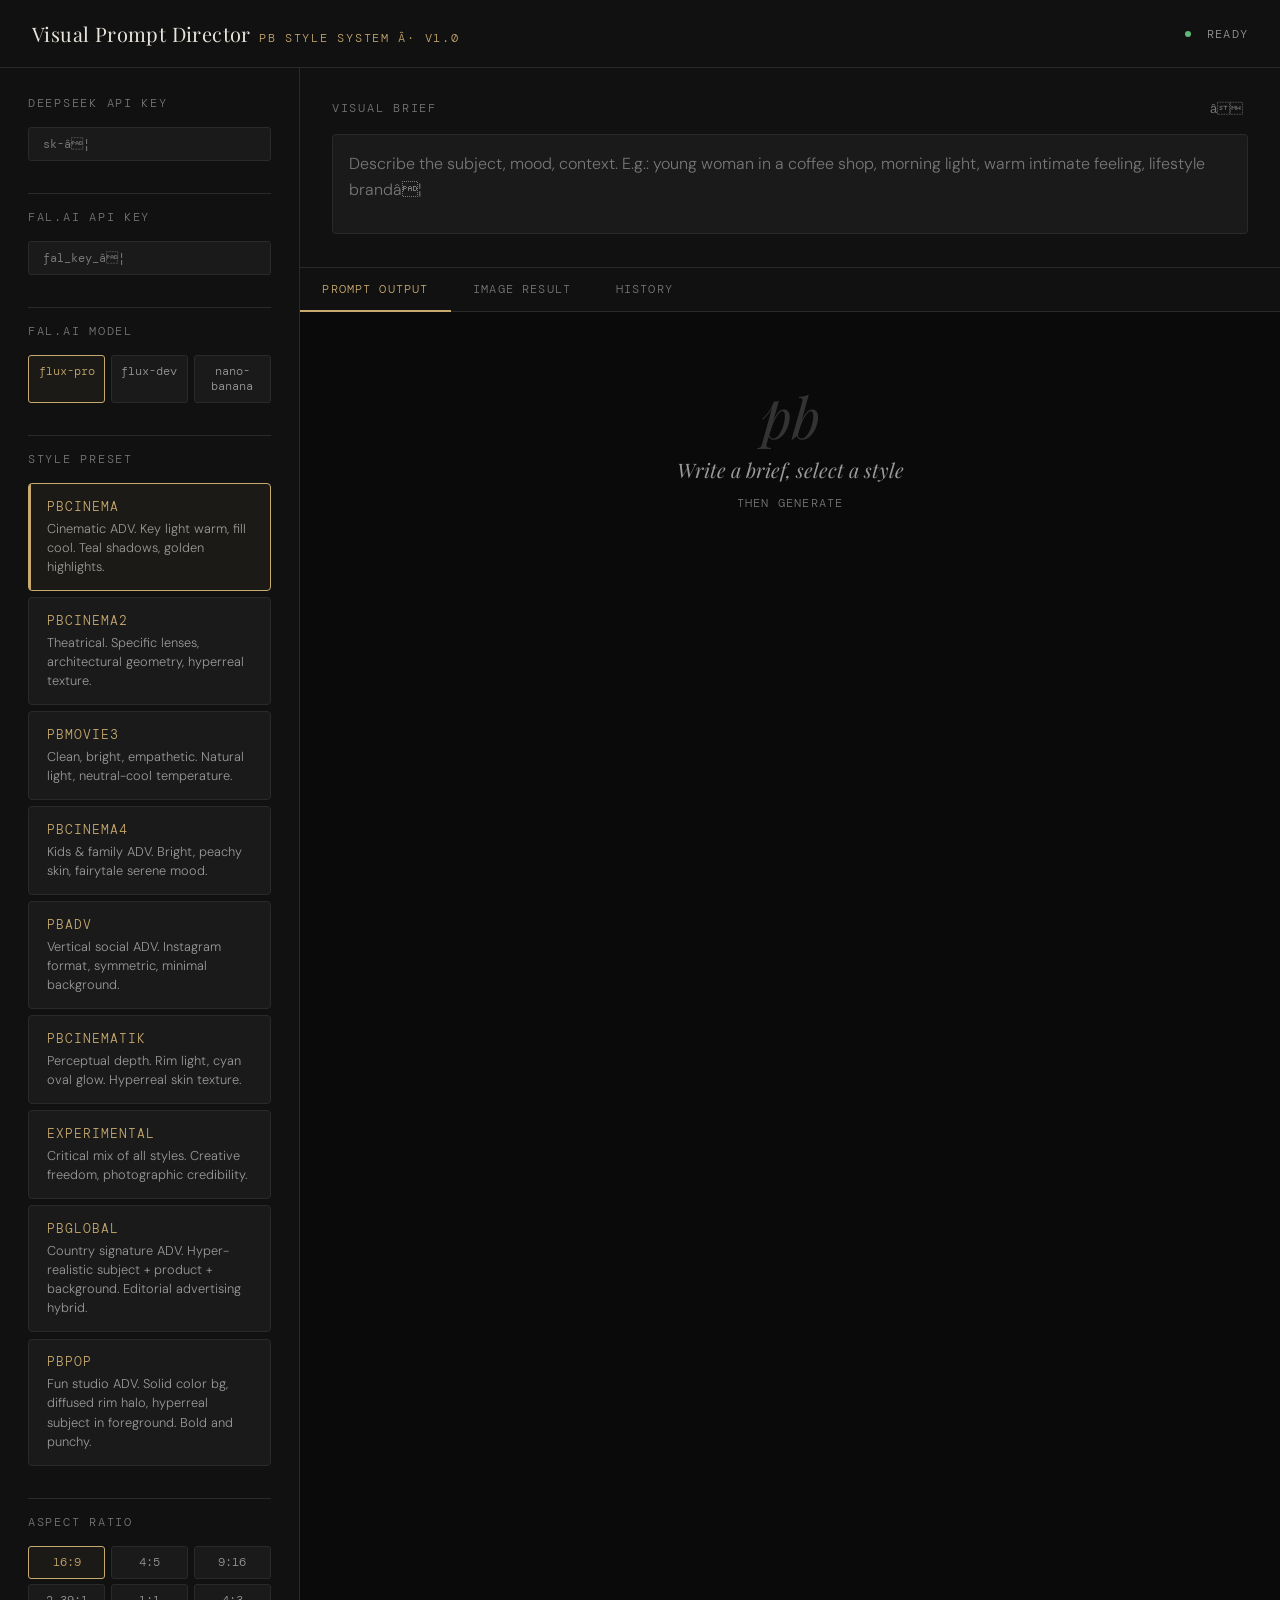
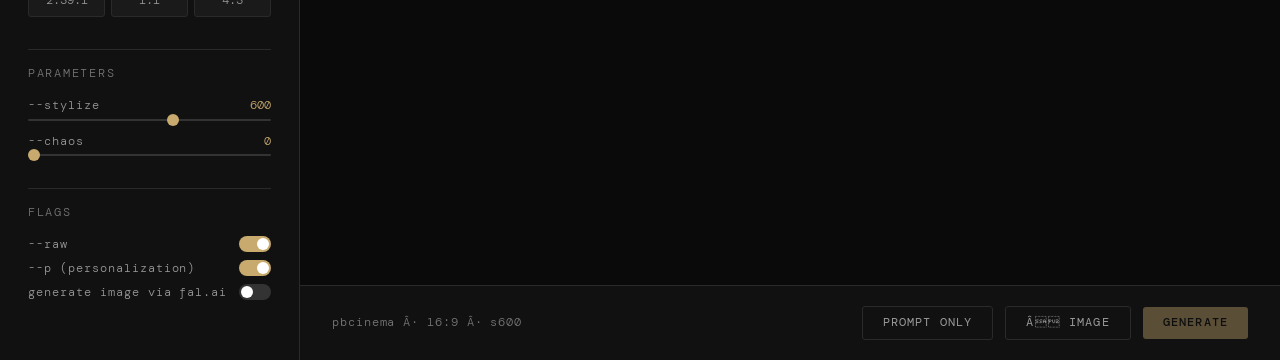
==== commit 3ae63b8f: "Update index.html" ====
--- a/index.html
+++ b/index.html
@@ -1,865 +1,646 @@
 <!DOCTYPE html>
-<script type="application/json" id="cowork-artifact-meta">
-{
-  "name": "Fal Adv Studio",
-  "schemaVersion": 1,
-  "description": "FAL ADV Studio - tool React per produzione campagne pubblicitarie AI via fal.ai. Config API key, selezione modello/ratio, upload asset, brief brand, 10 formati ADV, generazione multi-immagine, salvataggio sessione, download ZIP."
-}
-</script>
 <html lang="en">
 <head>
 <meta charset="UTF-8">
 <meta name="viewport" content="width=device-width, initial-scale=1.0">
-<title>FAL ADV Studio</title>
+<title>Visual Prompt Director</title>
+<link href="https://fonts.googleapis.com/css2?family=Playfair+Display:ital,wght@0,400;0,700;1,400&family=DM+Mono:wght@300;400;500&family=DM+Sans:wght@300;400;500&display=swap" rel="stylesheet">
 <style>
-:root {
-  color-scheme: light;
-  --bg: #f5f5f8;
-  --surface: #ffffff;
-  --surface2: #f0f0f5;
-  --border: #e0e0ea;
-  --accent: #5b21b6;
-  --accent-light: rgba(91,33,182,0.08);
-  --accent-border: rgba(91,33,182,0.25);
-  --text: #111118;
-  --text2: #44445a;
-  --text3: #9090aa;
-  --error: #dc2626;
-  --error-bg: rgba(220,38,38,0.07);
-  --success: #059669;
-  --radius: 8px;
-}
-* { box-sizing: border-box; margin: 0; padding: 0; }
-body { font-family: -apple-system, 'Segoe UI', sans-serif; background: var(--bg); color: var(--text); font-size: 13px; }
-
-/* LAYOUT */
-.app { display: flex; flex-direction: column; height: 100vh; overflow: hidden; }
-.app-header { background: var(--surface); border-bottom: 1px solid var(--border); padding: 10px 18px; display: flex; align-items: center; gap: 12px; flex-shrink: 0; }
-.logo { background: var(--accent); color: #fff; font-size: 10px; font-weight: 700; letter-spacing: 0.12em; padding: 3px 9px; border-radius: 4px; }
-.app-title { font-size: 14px; font-weight: 600; color: var(--text); }
-.key-status { margin-left: auto; display: flex; align-items: center; gap: 6px; font-size: 11px; color: var(--text3); }
-.dot { width: 6px; height: 6px; border-radius: 50%; background: var(--text3); }
-.dot.on { background: var(--success); box-shadow: 0 0 6px var(--success); }
-
-.body { display: flex; flex: 1; overflow: hidden; }
-.sidebar { width: 340px; flex-shrink: 0; background: var(--surface); border-right: 1px solid var(--border); display: flex; flex-direction: column; overflow: hidden; }
-.output { flex: 1; display: flex; flex-direction: column; overflow: hidden; }
-
-/* TABS */
-.tab-bar { display: flex; border-bottom: 1px solid var(--border); flex-shrink: 0; }
-.tab-btn { flex: 1; padding: 10px 6px; background: none; border: none; border-bottom: 2px solid transparent; font-size: 11px; font-weight: 600; letter-spacing: 0.06em; text-transform: uppercase; color: var(--text3); cursor: pointer; transition: all 0.15s; }
-.tab-btn:hover { color: var(--text2); }
-.tab-btn.active { color: var(--accent); border-bottom-color: var(--accent); }
-.badge { display: inline-flex; align-items: center; justify-content: center; width: 15px; height: 15px; border-radius: 50%; background: var(--accent); color: #fff; font-size: 8px; font-weight: 700; margin-left: 4px; vertical-align: middle; }
-
-.tab-panel { display: none; flex: 1; overflow-y: auto; }
-.tab-panel.active { display: block; }
-
-/* SECTIONS */
-.section { padding: 16px; border-bottom: 1px solid var(--border); }
-.section-label { font-size: 10px; font-weight: 700; letter-spacing: 0.14em; text-transform: uppercase; color: var(--text3); margin-bottom: 12px; display: flex; align-items: center; gap: 8px; }
-.section-label::after { content: ''; flex: 1; height: 1px; background: var(--border); }
-.field { margin-bottom: 10px; }
-.field:last-child { margin-bottom: 0; }
-label.lbl { display: block; font-size: 11px; font-weight: 500; color: var(--text2); margin-bottom: 5px; }
-
-/* INPUTS */
-input[type=text], input[type=password], textarea, select {
-  width: 100%; background: var(--surface2); border: 1px solid var(--border); color: var(--text);
-  font-family: inherit; font-size: 13px; padding: 8px 11px; border-radius: var(--radius); outline: none; transition: border-color 0.15s;
-}
-input:focus, textarea:focus, select:focus { border-color: var(--accent); }
-textarea { resize: vertical; min-height: 72px; line-height: 1.5; }
-select { appearance: none; background-image: url("data:image/svg+xml,%3Csvg xmlns='http://www.w3.org/2000/svg' width='10' height='6'%3E%3Cpath d='M0 0l5 6 5-6z' fill='%239090aa'/%3E%3C/svg%3E"); background-repeat: no-repeat; background-position: right 11px center; padding-right: 30px; cursor: pointer; }
-select option { background: #fff; }
-
-/* MODEL TABS */
-.model-tabs { display: flex; gap: 6px; }
-.model-tab { flex: 1; padding: 8px 6px; background: var(--surface2); border: 1px solid var(--border); border-radius: var(--radius); cursor: pointer; text-align: center; transition: all 0.15s; }
-.model-tab:hover { border-color: var(--text3); }
-.model-tab.active { background: var(--accent-light); border-color: var(--accent); }
-.model-name { font-size: 11px; font-weight: 600; color: var(--text); display: block; margin-bottom: 2px; }
-.model-price { font-size: 10px; color: var(--text3); font-family: monospace; }
-.model-tab.active .model-price { color: var(--accent); }
-
-/* RATIO PILLS */
-.ratio-pills { display: flex; gap: 5px; flex-wrap: wrap; }
-.ratio-pill { padding: 5px 11px; background: var(--surface2); border: 1px solid var(--border); border-radius: 20px; font-size: 11px; font-weight: 500; color: var(--text2); cursor: pointer; transition: all 0.15s; white-space: nowrap; }
-.ratio-pill:hover { border-color: var(--text3); }
-.ratio-pill.active { background: var(--accent-light); border-color: var(--accent); color: var(--accent); font-weight: 600; }
-
-/* DROP ZONE */
-.drop-zone { border: 1.5px dashed var(--border); border-radius: var(--radius); padding: 16px; text-align: center; cursor: pointer; transition: all 0.15s; position: relative; overflow: hidden; }
-.drop-zone:hover, .drop-zone.drag-over { border-color: var(--accent); background: var(--accent-light); }
-.drop-zone input[type=file] { position: absolute; inset: 0; opacity: 0; cursor: pointer; width: 100%; height: 100%; }
-.drop-icon { font-size: 20px; display: block; margin-bottom: 4px; opacity: 0.5; }
-.drop-label { font-size: 11px; color: var(--text3); }
-
-.asset-preview { display: flex; align-items: center; gap: 10px; padding: 8px 10px; background: var(--surface2); border: 1px solid var(--border); border-radius: var(--radius); }
-.asset-preview img { width: 36px; height: 36px; object-fit: contain; border-radius: 4px; background: #fff; }
-.asset-name { font-size: 11px; color: var(--text2); flex: 1; overflow: hidden; text-overflow: ellipsis; white-space: nowrap; }
-.btn-rm { background: none; border: none; color: var(--text3); cursor: pointer; font-size: 18px; line-height: 1; padding: 0 2px; transition: color 0.15s; }
-.btn-rm:hover { color: var(--error); }
-
-/* FORMATS */
-.formats-grid { display: grid; grid-template-columns: 1fr 1fr; gap: 5px; }
-.format-item { display: flex; align-items: flex-start; gap: 7px; padding: 8px 9px; background: var(--surface2); border: 1px solid var(--border); border-radius: var(--radius); cursor: pointer; transition: all 0.15s; user-select: none; }
-.format-item:hover { border-color: var(--text3); }
-.format-item.checked { background: var(--accent-light); border-color: var(--accent-border); }
-.format-item input[type=checkbox] { width: 13px; height: 13px; margin-top: 1px; accent-color: var(--accent); flex-shrink: 0; cursor: pointer; }
-.format-lbl { font-size: 11px; color: var(--text2); line-height: 1.3; cursor: pointer; font-weight: 500; }
-.format-item.checked .format-lbl { color: var(--text); font-weight: 600; }
-.format-desc { font-size: 10px; color: var(--text3); line-height: 1.3; margin-top: 2px; display: block; }
-.format-text { display: flex; flex-direction: column; }
-.format-hint { font-size: 10px; color: var(--text3); margin-bottom: 8px; }
-
-/* PROMPT PREVIEW */
-.prompt-box { background: var(--surface2); border: 1px solid var(--border); border-radius: var(--radius); padding: 12px; font-size: 11px; line-height: 1.6; color: var(--text2); font-family: monospace; min-height: 72px; white-space: pre-wrap; word-break: break-word; }
-.prompt-empty { color: var(--text3); font-style: italic; font-family: inherit; }
-.prompt-meta { font-size: 10px; color: var(--text3); margin-top: 6px; font-family: monospace; }
-.prompt-format-label { font-size: 10px; color: var(--text3); font-weight: 600; letter-spacing: 0.08em; text-transform: uppercase; margin-bottom: 4px; margin-top: 8px; }
-
-/* GENERATE BTN */
-.btn-gen { width: 100%; padding: 13px; background: var(--accent); color: #fff; border: none; border-radius: var(--radius); font-family: inherit; font-size: 13px; font-weight: 700; letter-spacing: 0.04em; cursor: pointer; transition: all 0.15s; text-transform: uppercase; }
-.btn-gen:hover:not(:disabled) { background: #4c1d95; transform: translateY(-1px); }
-.btn-gen:disabled { background: var(--border); color: var(--text3); cursor: not-allowed; transform: none; }
-.gen-hint { font-size: 11px; color: var(--error); margin-top: 7px; }
-.multi-note { font-size: 10px; color: var(--accent); background: var(--accent-light); border: 1px solid var(--accent-border); border-radius: 4px; padding: 6px 10px; margin-bottom: 10px; }
-
-/* OUTPUT PANEL */
-.out-header { background: var(--surface); border-bottom: 1px solid var(--border); padding: 12px 20px; display: flex; align-items: center; gap: 8px; flex-shrink: 0; }
-.out-title { font-size: 11px; font-weight: 600; letter-spacing: 0.1em; text-transform: uppercase; color: var(--text3); }
-.out-meta { margin-left: auto; font-size: 10px; color: var(--text3); font-family: monospace; }
-.img-tab { padding: 4px 10px; font-size: 10px; background: var(--surface2); border: 1px solid var(--border); border-radius: 4px; color: var(--text3); cursor: pointer; font-family: inherit; font-weight: 500; transition: all 0.15s; }
-.img-tab.active { background: var(--accent-light); border-color: var(--accent-border); color: var(--accent); }
-
-.queue-bar-wrap { background: var(--surface); border-bottom: 1px solid var(--border); padding: 8px 20px; display: flex; align-items: center; gap: 10px; font-size: 11px; color: var(--text2); flex-shrink: 0; }
-.queue-track { flex: 1; height: 2px; background: var(--border); border-radius: 2px; overflow: hidden; }
-.queue-fill { height: 100%; background: var(--accent); border-radius: 2px; transition: width 0.4s ease; }
-
-.out-canvas { flex: 1; display: flex; align-items: center; justify-content: center; padding: 28px; overflow: hidden; background: var(--bg); }
-.placeholder { display: flex; flex-direction: column; align-items: center; gap: 10px; opacity: 0.35; text-align: center; }
-.placeholder-icon { font-size: 40px; }
-.placeholder-text { font-size: 12px; color: var(--text3); line-height: 1.5; }
-.out-img { max-width: 100%; max-height: 100%; object-fit: contain; border-radius: var(--radius); box-shadow: 0 4px 24px rgba(0,0,0,0.1); display: block; }
-
-.spinner-wrap { display: flex; flex-direction: column; align-items: center; gap: 14px; }
-.spinner { width: 32px; height: 32px; border: 2px solid var(--border); border-top-color: var(--accent); border-radius: 50%; animation: spin 0.75s linear infinite; }
-@keyframes spin { to { transform: rotate(360deg); } }
-.spinner-msg { font-size: 12px; color: var(--text2); animation: pulse 2s ease-in-out infinite; }
-@keyframes pulse { 0%,100%{opacity:1}50%{opacity:0.4} }
-
-.out-actions { background: var(--surface); border-top: 1px solid var(--border); padding: 12px 20px; display: flex; gap: 7px; align-items: center; flex-shrink: 0; }
-.btn-act { padding: 7px 14px; background: var(--surface2); border: 1px solid var(--border); color: var(--text2); border-radius: var(--radius); font-family: inherit; font-size: 12px; font-weight: 500; cursor: pointer; transition: all 0.15s; }
-.btn-act:hover:not(:disabled) { border-color: var(--text3); color: var(--text); }
-.btn-act:disabled { opacity: 0.4; cursor: not-allowed; }
-.btn-act.primary { background: var(--accent-light); border-color: var(--accent-border); color: var(--accent); }
-.btn-act.primary:hover:not(:disabled) { background: rgba(91,33,182,0.14); }
-.img-counter { margin-left: auto; font-size: 11px; color: var(--text3); }
-
-.error-box { margin: 14px 20px; background: var(--error-bg); border: 1px solid rgba(220,38,38,0.2); border-radius: var(--radius); padding: 11px 14px; font-size: 12px; color: #b91c1c; line-height: 1.5; flex-shrink: 0; }
-
-/* SAVED GRID */
-.saved-toolbar { padding: 10px 14px; border-bottom: 1px solid var(--border); display: flex; align-items: center; justify-content: space-between; }
-.saved-count { font-size: 11px; color: var(--text3); }
-.saved-grid { display: grid; grid-template-columns: repeat(auto-fill, minmax(110px, 1fr)); gap: 7px; padding: 14px; }
-.saved-item { position: relative; aspect-ratio: 1; border-radius: var(--radius); overflow: hidden; background: var(--surface2); border: 1px solid var(--border); }
-.saved-item img { width: 100%; height: 100%; object-fit: cover; display: block; }
-.saved-overlay { position: absolute; inset: 0; background: rgba(0,0,0,0.75); display: flex; flex-direction: column; align-items: center; justify-content: center; gap: 6px; opacity: 0; transition: opacity 0.2s; padding: 8px; }
-.saved-item:hover .saved-overlay { opacity: 1; }
-.saved-overlay-text { font-size: 10px; color: #fff; text-align: center; line-height: 1.3; font-weight: 500; }
-.saved-actions { display: flex; gap: 5px; }
-.btn-saved { background: rgba(255,255,255,0.15); border: 1px solid rgba(255,255,255,0.25); border-radius: 4px; color: #fff; font-size: 10px; padding: 3px 7px; cursor: pointer; transition: all 0.15s; }
-.btn-saved:hover { background: rgba(255,255,255,0.3); }
-.saved-empty { padding: 36px 16px; text-align: center; color: var(--text3); font-size: 12px; line-height: 1.6; }
-
-.key-hint { font-size: 10px; color: var(--text3); margin-top: 5px; font-family: monospace; }
-.token-row { display: flex; align-items: center; gap: 6px; padding: 7px 10px; background: var(--surface2); border: 1px solid var(--border); border-radius: var(--radius); margin-top: 7px; }
-.token-dot { width: 6px; height: 6px; border-radius: 50%; background: var(--text3); }
-.token-dot.valid { background: var(--success); }
-.token-text { font-size: 11px; color: var(--text3); font-family: monospace; }
+  :root {
+    --black: #0a0a0a;
+    --surface: #111111;
+    --surface2: #1a1a1a;
+    --surface3: #222222;
+    --border: #2a2a2a;
+    --border2: #333333;
+    --accent: #c8a96e;
+    --accent2: #e8c98e;
+    --text: #e8e4dc;
+    --muted: #777777;
+    --muted2: #999999;
+    --cyan: #5cc8d4;
+    --error: #e05555;
+    --success: #5db87a;
+    --60: var(--black);
+    --30: var(--surface);
+    --10: var(--accent);
+  }
+ 
+  *, *::before, *::after { box-sizing: border-box; margin: 0; padding: 0; }
+ 
+  body {
+    background: var(--60);
+    color: var(--text);
+    font-family: 'DM Sans', sans-serif;
+    font-weight: 300;
+    min-height: 100vh;
+    overflow-x: hidden;
+  }
+ 
+  .app {
+    display: grid;
+    grid-template-columns: 300px 1fr;
+    grid-template-rows: auto 1fr;
+    min-height: 100vh;
+  }
+ 
+  header {
+    grid-column: 1 / -1;
+    background: var(--surface);
+    border-bottom: 1px solid var(--border);
+    padding: 0 2rem;
+    display: flex;
+    align-items: center;
+    justify-content: space-between;
+    height: 68px;
+  }
+ 
+  .logo { display: flex; align-items: baseline; gap: 0.5rem; }
+  .logo-title { font-family: 'Playfair Display', serif; font-size: 1.25rem; color: var(--text); letter-spacing: 0.02em; }
+  .logo-sub { font-family: 'DM Mono', monospace; font-size: 0.72rem; color: var(--accent); letter-spacing: 0.15em; text-transform: uppercase; }
+  .header-right { display: flex; align-items: center; gap: 1rem; }
+  .status-dot { width: 6px; height: 6px; border-radius: 50%; background: var(--success); animation: pulse 2s infinite; }
+  @keyframes pulse { 0%, 100% { opacity: 1; } 50% { opacity: 0.4; } }
+  .status-label { font-family: 'DM Mono', monospace; font-size: 0.76rem; color: var(--muted2); letter-spacing: 0.1em; text-transform: uppercase; }
+ 
+  aside { background: var(--surface); border-right: 1px solid var(--border); padding: 1.75rem; overflow-y: auto; }
+  .sidebar-section { margin-bottom: 2rem; }
+  .sidebar-label { font-family: 'DM Mono', monospace; font-size: 0.72rem; color: var(--muted); letter-spacing: 0.15em; text-transform: uppercase; margin-bottom: 1rem; display: block; }
+  .style-grid { display: flex; flex-direction: column; gap: 0.4rem; }
+  .style-card { background: var(--surface2); border: 1px solid var(--border); border-radius: 4px; padding: 0.85rem 1.1rem; cursor: pointer; transition: all 0.15s ease; position: relative; }
+  .style-card:hover { border-color: var(--border2); background: var(--surface3); }
+  .style-card.active { border-color: var(--accent); background: rgba(200, 169, 110, 0.06); }
+  .style-card.active::before { content: ''; position: absolute; left: 0; top: 0; bottom: 0; width: 2px; background: var(--accent); border-radius: 4px 0 0 4px; }
+  .style-name { font-family: 'DM Mono', monospace; font-size: 0.82rem; color: var(--accent); letter-spacing: 0.08em; text-transform: uppercase; margin-bottom: 0.25rem; }
+  .style-desc { font-size: 0.8rem; color: var(--muted2); line-height: 1.5; }
+  .ratio-group { display: grid; grid-template-columns: repeat(3, 1fr); gap: 0.35rem; }
+  .ratio-btn { background: var(--surface2); border: 1px solid var(--border); border-radius: 3px; padding: 0.5rem; cursor: pointer; font-family: 'DM Mono', monospace; font-size: 0.72rem; color: var(--muted2); text-align: center; transition: all 0.15s; }
+  .ratio-btn:hover { border-color: var(--border2); color: var(--text); }
+  .ratio-btn.active { border-color: var(--accent); color: var(--accent); background: rgba(200,169,110,0.06); }
+  .slider-group { display: flex; flex-direction: column; gap: 0.75rem; }
+  .slider-row { display: flex; flex-direction: column; gap: 0.35rem; }
+  .slider-header { display: flex; justify-content: space-between; align-items: center; }
+  .slider-name { font-family: 'DM Mono', monospace; font-size: 0.76rem; color: var(--muted2); letter-spacing: 0.08em; }
+  .slider-val { font-family: 'DM Mono', monospace; font-size: 0.76rem; color: var(--accent); }
+  input[type="range"] { width: 100%; -webkit-appearance: none; height: 2px; background: var(--border2); border-radius: 1px; outline: none; }
+  input[type="range"]::-webkit-slider-thumb { -webkit-appearance: none; width: 12px; height: 12px; border-radius: 50%; background: var(--accent); cursor: pointer; }
+  .toggle-group { display: flex; flex-direction: column; gap: 0.5rem; }
+  .toggle-row { display: flex; justify-content: space-between; align-items: center; }
+  .toggle-name { font-family: 'DM Mono', monospace; font-size: 0.76rem; color: var(--muted2); letter-spacing: 0.08em; }
+  .toggle { width: 32px; height: 16px; background: var(--border2); border-radius: 8px; cursor: pointer; position: relative; transition: background 0.2s; }
+  .toggle.on { background: var(--accent); }
+  .toggle::after { content: ''; position: absolute; width: 12px; height: 12px; border-radius: 50%; background: white; top: 2px; left: 2px; transition: transform 0.2s; }
+  .toggle.on::after { transform: translateX(16px); }
+  main { background: var(--black); display: flex; flex-direction: column; overflow: hidden; }
+  .brief-section { padding: 1.75rem 2rem; border-bottom: 1px solid var(--border); background: var(--surface); }
+  .brief-header { display: flex; justify-content: space-between; align-items: center; margin-bottom: 0.85rem; }
+  .brief-label { font-family: 'DM Mono', monospace; font-size: 0.72rem; color: var(--muted); letter-spacing: 0.15em; text-transform: uppercase; }
+  .brief-actions { display: flex; gap: 0.5rem; align-items: center; }
+  textarea { width: 100%; background: var(--surface2); border: 1px solid var(--border); border-radius: 4px; padding: 1rem; color: var(--text); font-family: 'DM Sans', sans-serif; font-size: 1rem; font-weight: 300; line-height: 1.6; resize: none; height: 100px; outline: none; transition: border-color 0.15s; }
+  textarea:focus { border-color: var(--border2); }
+  textarea::placeholder { color: var(--muted); }
+  .btn { display: inline-flex; align-items: center; gap: 0.4rem; padding: 0.55rem 1.25rem; border: none; border-radius: 3px; cursor: pointer; font-family: 'DM Mono', monospace; font-size: 0.72rem; letter-spacing: 0.1em; text-transform: uppercase; transition: all 0.15s; }
+  .btn-primary { background: var(--accent); color: var(--black); font-weight: 500; }
+  .btn-primary:hover { background: var(--accent2); }
+  .btn-primary:disabled { opacity: 0.4; cursor: not-allowed; }
+  .btn-ghost { background: transparent; color: var(--muted2); border: 1px solid var(--border); }
+  .btn-ghost:hover { color: var(--text); border-color: var(--border2); }
+  .btn-icon { background: transparent; border: none; color: var(--muted); cursor: pointer; padding: 0.3rem; border-radius: 3px; transition: color 0.15s; font-size: 0.8rem; }
+  .btn-icon:hover { color: var(--text); }
+  .output-section { flex: 1; overflow-y: auto; padding: 1.75rem 2rem; }
+  .prompt-card { background: var(--surface); border: 1px solid var(--border); border-radius: 6px; margin-bottom: 1rem; overflow: hidden; animation: fadeUp 0.3s ease both; }
+  @keyframes fadeUp { from { opacity: 0; transform: translateY(8px); } to { opacity: 1; transform: translateY(0); } }
+  .prompt-card-header { padding: 0.85rem 1.1rem; border-bottom: 1px solid var(--border); display: flex; justify-content: space-between; align-items: center; background: var(--surface2); }
+  .prompt-style-tag { font-family: 'DM Mono', monospace; font-size: 0.76rem; color: var(--accent); letter-spacing: 0.1em; text-transform: uppercase; }
+  .prompt-card-actions { display: flex; gap: 0.25rem; }
+  .prompt-body { padding: 1.25rem; }
+  .prompt-text { font-family: 'DM Mono', monospace; font-size: 0.88rem; color: var(--text); line-height: 1.75; word-break: break-word; white-space: pre-wrap; }
+  .prompt-params { margin-top: 0.6rem; font-family: 'DM Mono', monospace; font-size: 0.82rem; color: var(--cyan); }
+  .prompt-rationale { margin-top: 0.85rem; padding-top: 0.85rem; border-top: 1px solid var(--border); font-size: 0.86rem; color: var(--muted2); line-height: 1.65; font-style: italic; }
+  .image-grid { display: grid; grid-template-columns: repeat(auto-fill, minmax(200px, 1fr)); gap: 0.75rem; margin-top: 1rem; }
+  .image-thumb { aspect-ratio: 16/9; background: var(--surface2); border: 1px solid var(--border); border-radius: 4px; overflow: hidden; position: relative; }
+  .image-thumb img { width: 100%; height: 100%; object-fit: cover; }
+  .image-thumb-label { position: absolute; bottom: 0; left: 0; right: 0; background: linear-gradient(transparent, rgba(0,0,0,0.8)); padding: 1rem 0.5rem 0.4rem; font-family: 'DM Mono', monospace; font-size: 0.55rem; color: var(--accent); letter-spacing: 0.08em; text-transform: uppercase; }
+  .loading-bar { height: 1px; background: linear-gradient(90deg, transparent, var(--accent), transparent); background-size: 200% 100%; animation: shimmer 1.5s infinite; margin-bottom: 1rem; }
+  @keyframes shimmer { 0% { background-position: -200% 0; } 100% { background-position: 200% 0; } }
+  .loading-card { background: var(--surface); border: 1px solid var(--border); border-radius: 6px; padding: 1.5rem; text-align: center; color: var(--muted); font-family: 'DM Mono', monospace; font-size: 0.8rem; letter-spacing: 0.1em; }
+  .empty-state { flex: 1; display: flex; flex-direction: column; align-items: center; justify-content: center; text-align: center; padding: 3rem; gap: 0.75rem; }
+  .empty-glyph { font-family: 'Playfair Display', serif; font-size: 3.5rem; color: var(--border2); line-height: 1; font-style: italic; }
+  .empty-title { font-family: 'Playfair Display', serif; font-size: 1.25rem; color: var(--muted2); font-style: italic; }
+  .empty-sub { font-family: 'DM Mono', monospace; font-size: 0.76rem; color: var(--muted); letter-spacing: 0.1em; text-transform: uppercase; }
+  .api-key-row { display: flex; gap: 0.5rem; align-items: center; }
+  input[type="password"], input[type="text"] { flex: 1; background: var(--surface2); border: 1px solid var(--border); border-radius: 3px; padding: 0.5rem 0.85rem; color: var(--text); font-family: 'DM Mono', monospace; font-size: 0.76rem; outline: none; transition: border-color 0.15s; }
+  input:focus { border-color: var(--border2); }
+  input::placeholder { color: var(--muted); }
+  .toast { position: fixed; bottom: 1.5rem; right: 1.5rem; background: var(--surface2); border: 1px solid var(--border2); border-radius: 4px; padding: 0.85rem 1.1rem; font-family: 'DM Mono', monospace; font-size: 0.76rem; color: var(--text); letter-spacing: 0.08em; z-index: 100; animation: slideIn 0.2s ease; display: flex; align-items: center; gap: 0.5rem; }
+  @keyframes slideIn { from { opacity: 0; transform: translateY(8px); } to { opacity: 1; transform: translateY(0); } }
+  .toast.success { border-color: var(--success); }
+  .toast.error { border-color: var(--error); }
+  .divider { height: 1px; background: var(--border); margin: 1rem 0; }
+  ::-webkit-scrollbar { width: 4px; }
+  ::-webkit-scrollbar-track { background: transparent; }
+  ::-webkit-scrollbar-thumb { background: var(--border2); border-radius: 2px; }
+  .generate-bar { padding: 1.25rem 2rem; background: var(--surface); border-top: 1px solid var(--border); display: flex; gap: 0.75rem; align-items: center; }
+  .generate-info { flex: 1; font-family: 'DM Mono', monospace; font-size: 0.72rem; color: var(--muted); letter-spacing: 0.08em; }
+  .image-result { margin-top: 1rem; border: 1px solid var(--border); border-radius: 6px; overflow: hidden; }
+  .image-result img { width: 100%; height: auto; display: block; }
+  .image-result-bar { background: var(--surface2); border-top: 1px solid var(--border); padding: 0.5rem 1rem; display: flex; justify-content: space-between; align-items: center; }
+  .image-result-meta { font-family: 'DM Mono', monospace; font-size: 0.72rem; color: var(--muted); letter-spacing: 0.08em; }
+  .tab-bar { display: flex; gap: 0; border-bottom: 1px solid var(--border); background: var(--surface); }
+  .tab { padding: 0.85rem 1.4rem; font-family: 'DM Mono', monospace; font-size: 0.72rem; color: var(--muted); letter-spacing: 0.1em; text-transform: uppercase; cursor: pointer; border-bottom: 2px solid transparent; transition: all 0.15s; margin-bottom: -1px; }
+  .tab:hover { color: var(--text); }
+  .tab.active { color: var(--accent); border-bottom-color: var(--accent); }
+  .tab-content { display: none; }
+  .tab-content.active { display: block; }
+  .copied-flash { color: var(--success) !important; transition: color 0.3s; }
+  @media (max-width: 768px) {
+    .app { grid-template-columns: 1fr; }
+    aside { border-right: none; border-bottom: 1px solid var(--border); max-height: 50vh; }
+    header { padding: 0 1rem; }
+    .brief-section, .output-section, .generate-bar { padding-left: 1rem; padding-right: 1rem; }
+    .generate-bar { flex-wrap: wrap; }
+  }
 </style>
 </head>
 <body>
+
 <div class="app">
-  <header class="app-header">
-    <span class="logo">FAL ADV</span>
-    <span class="app-title">Studio</span>
-    <div class="key-status">
-      <div class="dot" id="keyDot"></div>
-      <span id="keyLabel">No API Key</span>
+
+  <header>
+    <div class="logo">
+      <span class="logo-title">Visual Prompt Director</span>
+      <span class="logo-sub">pb style system Â· v1.0</span>
+    </div>
+    <div class="header-right">
+      <div class="status-dot"></div>
+      <span class="status-label">Ready</span>
     </div>
   </header>
 
-  <div class="body">
-    <!-- SIDEBAR -->
-    <aside class="sidebar">
-      <div class="tab-bar">
-        <button class="tab-btn active" data-tab="config">Config</button>
-        <button class="tab-btn" data-tab="brief">Brief</button>
-        <button class="tab-btn" data-tab="saved">Saved<span class="badge" id="savedBadge" style="display:none">0</span></button>
-      </div>
-
-      <!-- CONFIG TAB -->
-      <div class="tab-panel active" id="tab-config">
-        <div class="section">
-          <div class="section-label">API Key</div>
-          <div class="field">
-            <label class="lbl">FAL API Key</label>
-            <input type="password" id="falKey" placeholder="fal-xxxxxxxxxxxxxxxx" autocomplete="off" />
-            <div class="token-row">
-              <div class="token-dot" id="tokenDot"></div>
-              <span class="token-text" id="tokenText">No key set</span>
-            </div>
-            <div class="key-hint">Saved in localStorage · never logged to console</div>
-          </div>
+  <aside>
+
+    <div class="sidebar-section">
+      <span class="sidebar-label">DeepSeek API Key</span>
+      <div class="api-key-row">
+        <input type="password" id="deepseekApiKey" placeholder="sk-â¦" autocomplete="off" />
+      </div>
+    </div>
+
+    <div class="divider"></div>
+
+    <div class="sidebar-section">
+      <span class="sidebar-label">fal.ai API Key</span>
+      <div class="api-key-row">
+        <input type="password" id="falApiKey" placeholder="fal_key_â¦" autocomplete="off" />
+      </div>
+    </div>
+
+    <div class="divider"></div>
+
+    <div class="sidebar-section">
+      <span class="sidebar-label">fal.ai Model</span>
+      <div class="ratio-group" id="falModelGroup">
+        <div class="ratio-btn active" data-model="fal-ai/flux-pro" title="~$0.05/img â ADV, massima qualitÃ ">flux-pro</div>
+        <div class="ratio-btn" data-model="fal-ai/flux/dev" title="~$0.025/img â iterazioni, test">flux-dev</div>
+        <div class="ratio-btn" data-model="fal-ai/nano-banana-2" title="~$0.08/img â testo in immagine, social">nano-banana</div>
+      </div>
+    </div>
+
+    <div class="divider"></div>
+
+    <div class="sidebar-section">
+      <span class="sidebar-label">Style Preset</span>
+      <div class="style-grid" id="styleGrid">
+        <div class="style-card active" data-style="pbcinema"><div class="style-name">pbcinema</div><div class="style-desc">Cinematic ADV. Key light warm, fill cool. Teal shadows, golden highlights.</div></div>
+        <div class="style-card" data-style="pbcinema2"><div class="style-name">pbcinema2</div><div class="style-desc">Theatrical. Specific lenses, architectural geometry, hyperreal texture.</div></div>
+        <div class="style-card" data-style="pbmovie3"><div class="style-name">pbmovie3</div><div class="style-desc">Clean, bright, empathetic. Natural light, neutral-cool temperature.</div></div>
+        <div class="style-card" data-style="pbcinema4"><div class="style-name">pbcinema4</div><div class="style-desc">Kids & family ADV. Bright, peachy skin, fairytale serene mood.</div></div>
+        <div class="style-card" data-style="pbadv"><div class="style-name">pbadv</div><div class="style-desc">Vertical social ADV. Instagram format, symmetric, minimal background.</div></div>
+        <div class="style-card" data-style="pbcinematik"><div class="style-name">pbcinematik</div><div class="style-desc">Perceptual depth. Rim light, cyan oval glow. Hyperreal skin texture.</div></div>
+        <div class="style-card" data-style="experimental"><div class="style-name">experimental</div><div class="style-desc">Critical mix of all styles. Creative freedom, photographic credibility.</div></div>
+        <div class="style-card" data-style="pbglobal"><div class="style-name">pbglobal</div><div class="style-desc">Country signature ADV. Hyper-realistic subject + product + background. Editorial advertising hybrid.</div></div>
+        <div class="style-card" data-style="pbpop"><div class="style-name">pbpop</div><div class="style-desc">Fun studio ADV. Solid color bg, diffused rim halo, hyperreal subject in foreground. Bold and punchy.</div></div>
+      </div>
+    </div>
+
+    <div class="divider"></div>
+
+    <div class="sidebar-section">
+      <span class="sidebar-label">Aspect Ratio</span>
+      <div class="ratio-group" id="ratioGroup">
+        <div class="ratio-btn active" data-ratio="16:9">16:9</div>
+        <div class="ratio-btn" data-ratio="4:5">4:5</div>
+        <div class="ratio-btn" data-ratio="9:16">9:16</div>
+        <div class="ratio-btn" data-ratio="2.39:1">2.39:1</div>
+        <div class="ratio-btn" data-ratio="1:1">1:1</div>
+        <div class="ratio-btn" data-ratio="4:3">4:3</div>
+      </div>
+    </div>
+
+    <div class="divider"></div>
+
+    <div class="sidebar-section">
+      <span class="sidebar-label">Parameters</span>
+      <div class="slider-group">
+        <div class="slider-row">
+          <div class="slider-header"><span class="slider-name">--stylize</span><span class="slider-val" id="stylizeVal">600</span></div>
+          <input type="range" id="stylizeSlider" min="0" max="1000" step="50" value="600">
         </div>
-
-        <div class="section">
-          <div class="section-label">Model</div>
-          <div class="model-tabs" id="modelTabs" style="flex-wrap:wrap;">
-            <div class="model-tab active" data-model="fal-ai/flux-pro">
-              <span class="model-name">Flux Pro</span>
-              <span class="model-price">$0.05 / img</span>
-            </div>
-            <div class="model-tab" data-model="fal-ai/flux-dev">
-              <span class="model-name">Flux Dev</span>
-              <span class="model-price">$0.025 / img</span>
-            </div>
-            <div class="model-tab" data-model="fal-ai/nano-banana-2">
-              <span class="model-name">Nano Banana</span>
-              <span class="model-price">$0.08 / img</span>
-            </div>
-            <div class="model-tab" data-model="fal-ai/gpt-image-2">
-              <span class="model-name">GPT Image 2</span>
-              <span class="model-price">$0.05–0.21 / img</span>
-            </div>
-          </div>
-          <div id="gptQualityRow" style="display:none;margin-top:8px;">
-            <label class="lbl">Quality (GPT Image 2)</label>
-            <select id="gptQuality">
-              <option value="medium">Medium</option>
-              <option value="low">Low (cheaper)</option>
-              <option value="high">High (best, costoso)</option>
-            </select>
-          </div>
+        <div class="slider-row">
+          <div class="slider-header"><span class="slider-name">--chaos</span><span class="slider-val" id="chaosVal">0</span></div>
+          <input type="range" id="chaosSlider" min="0" max="100" step="5" value="0">
         </div>
-
-        <div class="section">
-          <div class="section-label">Aspect Ratio</div>
-          <div class="ratio-pills" id="ratioPills">
-            <div class="ratio-pill active" data-ratio="4:5" data-w="1024" data-h="1280">4:5 <small>Post</small></div>
-            <div class="ratio-pill" data-ratio="9:16" data-w="768" data-h="1368">9:16 <small>Story</small></div>
-            <div class="ratio-pill" data-ratio="1:1" data-w="1024" data-h="1024">1:1</div>
-            <div class="ratio-pill" data-ratio="16:9" data-w="1368" data-h="768">16:9 <small>YT</small></div>
-            <div class="ratio-pill" data-ratio="3:2" data-w="1280" data-h="853">3:2</div>
-          </div>
-        </div>
-
-        <div class="section">
-          <div class="section-label">Assets</div>
-          <div class="field">
-            <label class="lbl">Logo (PNG / SVG)</label>
-            <div id="logoZone" class="drop-zone">
-              <input type="file" accept=".png,.svg,.jpg,.jpeg" id="logoInput" />
-              <span class="drop-icon">⊕</span>
-              <div class="drop-label">Logo file · Drag & drop or click</div>
-            </div>
-          </div>
-          <div class="field">
-            <label class="lbl">Product Image (JPG / PNG)</label>
-            <div id="productZone" class="drop-zone">
-              <input type="file" accept=".jpg,.jpeg,.png,.webp" id="productInput" />
-              <span class="drop-icon">⊕</span>
-              <div class="drop-label">Product photo · Drag & drop or click</div>
-            </div>
-          </div>
-        </div>
-
-        <div class="section" id="promptPreviewConfig"></div>
-        <div class="section" id="generateSectionConfig"></div>
-      </div>
-
-      <!-- BRIEF TAB -->
-      <div class="tab-panel" id="tab-brief">
-        <div class="section">
-          <div class="section-label">Brand & Product</div>
-          <div class="field"><label class="lbl">Brand Name</label><input type="text" id="brandName" placeholder="e.g. NORDA" /></div>
-          <div class="field"><label class="lbl">Product Name</label><input type="text" id="productName" placeholder="e.g. Trail Runner 001" /></div>
-          <div class="field"><label class="lbl">Payoff / Claim</label><input type="text" id="payoff" placeholder="e.g. Run beyond limits" /></div>
-          <div class="field"><label class="lbl">Target Audience</label><input type="text" id="target" placeholder="e.g. trail runners 25-45" /></div>
-        </div>
-        <div class="section">
-          <div class="section-label">Tone</div>
-          <div class="field">
-            <select id="tone">
-              <option value="premium">Premium / Luxury</option>
-              <option value="friendly">Friendly / Warm</option>
-              <option value="bold">Bold / Energetic</option>
-              <option value="minimal">Minimal / Clean</option>
-              <option value="authentic">Authentic / Raw</option>
-            </select>
-          </div>
-        </div>
-        <div class="section">
-          <div class="section-label">Notes</div>
-          <div class="field"><textarea id="notes" placeholder="Brand colors, mood, elements to avoid, specific props..."></textarea></div>
-        </div>
-        <div class="section">
-          <div class="section-label">Ad Format</div>
-          <div class="format-hint">Select one or more (each = one image)</div>
-          <div class="formats-grid" id="formatsGrid"></div>
-        </div>
-        <div class="section" id="promptPreviewBrief"></div>
-        <div class="section" id="generateSectionBrief"></div>
-      </div>
-
-      <!-- SAVED TAB -->
-      <div class="tab-panel" id="tab-saved">
-        <div class="saved-toolbar">
-          <span class="saved-count" id="savedCount">0 images</span>
-          <button class="btn-act" id="btnDownloadAll" style="padding:5px 10px;font-size:11px;">↓ ZIP All</button>
-        </div>
-        <div id="savedGrid" class="saved-grid"></div>
-        <div class="saved-empty" id="savedEmpty">No images saved yet.<br>Generate an image and click "Save".</div>
-      </div>
-    </aside>
-
-    <!-- OUTPUT -->
-    <main class="output">
-      <div class="out-header">
-        <span class="out-title">Output</span>
-        <div id="imgTabs" style="display:flex;gap:5px;"></div>
-        <span class="out-meta" id="outMeta"></span>
-      </div>
-      <div id="queueBarWrap" class="queue-bar-wrap" style="display:none">
-        <span id="queueMsg">Generating...</span>
-        <div class="queue-track"><div class="queue-fill" id="queueFill" style="width:0%"></div></div>
-        <span id="queuePct">0%</span>
-      </div>
-      <div id="errorBox" class="error-box" style="display:none"></div>
-      <div class="out-canvas" id="outCanvas">
-        <div class="placeholder">
-          <div class="placeholder-icon">⬡</div>
-          <div class="placeholder-text">Configure brief and hit Generate<br><small>FAL.ai · Professional Ad Production</small></div>
-        </div>
-      </div>
-      <div class="out-actions">
-        <button class="btn-act primary" id="btnDownload" disabled>↓ Download</button>
-        <button class="btn-act" id="btnSave" disabled>⊕ Save</button>
-        <button class="btn-act" id="btnRegen" disabled>↻ Rigenera</button>
-        <span class="img-counter" id="imgCounter"></span>
-      </div>
-    </main>
-  </div>
+      </div>
+    </div>
+
+    <div class="divider"></div>
+
+    <div class="sidebar-section">
+      <span class="sidebar-label">Flags</span>
+      <div class="toggle-group">
+        <div class="toggle-row"><span class="toggle-name">--raw</span><div class="toggle on" id="toggleRaw"></div></div>
+        <div class="toggle-row"><span class="toggle-name">--p (personalization)</span><div class="toggle on" id="toggleP"></div></div>
+        <div class="toggle-row"><span class="toggle-name">generate image via fal.ai</span><div class="toggle" id="toggleFal"></div></div>
+      </div>
+    </div>
+
+  </aside>
+
+  <main>
+
+    <div class="brief-section">
+      <div class="brief-header">
+        <span class="brief-label">Visual Brief</span>
+        <div class="brief-actions"><button class="btn-icon" id="clearBtn" title="Clear">â</button></div>
+      </div>
+      <textarea id="briefInput" placeholder="Describe the subject, mood, context. E.g.: young woman in a coffee shop, morning light, warm intimate feeling, lifestyle brandâ¦"></textarea>
+    </div>
+
+    <div class="tab-bar">
+      <div class="tab active" data-tab="prompt">Prompt Output</div>
+      <div class="tab" data-tab="image">Image Result</div>
+      <div class="tab" data-tab="history">History</div>
+    </div>
+
+    <div class="output-section">
+      <div class="tab-content active" id="tabPrompt">
+        <div class="empty-state" id="emptyState"><div class="empty-glyph">pb</div><div class="empty-title">Write a brief, select a style</div><div class="empty-sub">then generate</div></div>
+        <div id="promptOutput" style="display:none"></div>
+      </div>
+      <div class="tab-content" id="tabImage">
+        <div class="empty-state" id="imageEmpty"><div class="empty-glyph">â</div><div class="empty-title" id="imageEmptyTitle">Enable fal.ai generation</div><div class="empty-sub" id="imageEmptySub">toggle in sidebar + add api key</div></div>
+        <div id="imageOutput" style="display:none"></div>
+      </div>
+      <div class="tab-content" id="tabHistory">
+        <div class="empty-state" id="historyEmpty"><div class="empty-glyph">â¡</div><div class="empty-title">No history yet</div><div class="empty-sub">generated prompts will appear here</div></div>
+        <div id="historyList" style="display:none"></div>
+      </div>
+    </div>
+
+    <div class="generate-bar">
+      <div class="generate-info" id="generateInfo">Select a style and write a brief</div>
+      <button class="btn btn-ghost" id="promptOnlyBtn">Prompt only</button>
+      <button class="btn btn-ghost" id="imageDirectBtn" disabled title="Send your prompt directly to fal.ai â no DeepSeek">â Image</button>
+      <button class="btn btn-primary" id="generateBtn" disabled>Generate</button>
+    </div>
+
+  </main>
+
 </div>
 
+<div id="toastContainer"></div>
+
 <script>
-const FORMATS = [
-  { id:'headline', label:'Headline Ad', desc:'Bold headline sopra prodotto o lifestyle', snippet:'bold advertising headline text prominently overlaid on product, strong typographic layout, high contrast' },
-  { id:'testimonial', label:'Testimonial Ad', desc:'Quote cliente con 5 stelle, social proof visivo', snippet:'customer testimonial layout, quote card with 5 gold stars, social proof visual, clean editorial design' },
-  { id:'features', label:'Feature Benefits', desc:'3 benefici chiave attorno al prodotto', snippet:'three key product benefits displayed around the product, icon badges, feature highlight advertising layout' },
-  { id:'beforeafter', label:'Before/After', desc:'Split-screen problema vs soluzione', snippet:'split-screen composition, left side showing problem or pain point, right side showing product as solution' },
-  { id:'vsthem', label:'Us vs Them', desc:'Confronto side-by-side vs competitor', snippet:'side-by-side comparison layout, checklist format showing advantages over competitor, clean infographic style' },
-  { id:'socialproof', label:'Social Proof Stats', desc:'Un numero grande e impressionante come hero', snippet:'single large hero statistic, bold oversized number, data-driven minimal advertising, clean background' },
-  { id:'lifestyle', label:'Lifestyle', desc:'Prodotto in contesto quotidiano naturale', snippet:'product integrated in natural everyday lifestyle scene, candid authentic moment, real environment' },
-  { id:'minimalist', label:'Minimalist', desc:'Clean Apple-style, singolo prodotto su sfondo puro', snippet:'ultra-clean minimalist product photography, Apple-style composition, pure background, luxury negative space' },
-  { id:'problemagit', label:'Problem Agitation', desc:'Pain point chiamato out, prodotto come soluzione', snippet:'pain point visually represented with frustration, product shown as immediate relief and solution' },
-  { id:'ugc', label:'UGC Style', desc:'Estetica raw iPhone, autentico e non patinato', snippet:'raw authentic user-generated content aesthetic, iPhone handheld feel, organic unpolished natural look' },
-  { id:'howitworks', label:'How It Works', desc:'3 step visivi che spiegano il processo', snippet:'three-step visual process diagram, numbered steps with icons, clean instructional advertising layout, clear flow from left to right' },
-  { id:'expert', label:'Expert Endorsement', desc:'Figura autorevole con credenziale visibile', snippet:'expert authority figure endorsement, professional credential badge visible, trust-building editorial portrait composition' },
-  { id:'priceanchor', label:'Price Anchor', desc:'Prezzo barrato + nuovo prezzo, valore percepito', snippet:'price comparison layout, original price crossed out, new price prominently displayed, value proposition focus, deal-highlight design' },
-  { id:'aspirational', label:'Aspirational Outcome', desc:'Chi diventi usando il prodotto, non il prodotto', snippet:'aspirational lifestyle outcome, transformed person in aspirational environment, emotional benefit visualization, aspirational identity advertising' },
-  { id:'limitededition', label:'Limited Edition', desc:'Visual scarsità, numerazione, packaging speciale', snippet:'limited edition scarcity visual, numbered edition badge, exclusive packaging detail shot, collectible premium aesthetic, urgency composition' },
-];
-
-const TONE_SNIPPETS = {
-  premium: 'luxury premium aesthetic, sophisticated lighting, high-end refined color palette',
-  friendly: 'warm friendly mood, approachable composition, soft natural colors, human connection',
-  bold: 'bold energetic composition, high contrast, dynamic angles, strong graphic impact',
-  minimal: 'ultra clean minimalist, generous white space, calm restrained palette',
-  authentic: 'authentic raw aesthetic, real unposed feel, natural available light, no studio look',
+const RATIO_DIMS = {
+  '16:9':   { width: 1344, height: 768 },
+  '4:5':    { width: 768,  height: 960 },
+  '9:16':   { width: 768,  height: 1344 },
+  '2.39:1': { width: 1344, height: 562 },
+  '1:1':    { width: 1024, height: 1024 },
+  '4:3':    { width: 1024, height: 768 }
 };
 
-const RATIOS = { '4:5':{w:1024,h:1280},'9:16':{w:768,h:1368},'1:1':{w:1024,h:1024},'16:9':{w:1368,h:768},'3:2':{w:1280,h:853} };
-
-// STATE
+function buildFalBody(model, prompt, dims) {
+  const base = { prompt, image_size: { width: dims.width, height: dims.height }, num_images: 1 };
+  if (model.includes('flux')) {
+    return { ...base, num_inference_steps: 28, guidance_scale: 3.5, safety_tolerance: 2 };
+  }
+  return base;
+}
+
+const HISTORY_KEY = 'pb_history_v1';
+const HISTORY_MAX = 50;
+
 const state = {
-  falKey: '',
-  model: 'fal-ai/flux-pro',
-  ratio: '4:5',
-  logo: null,
-  product: null,
-  brandName: '', productName: '', payoff: '', target: '', tone: 'premium', notes: '',
-  formats: [],
-  outputImages: [],
-  currentIdx: 0,
-  savedImages: [],
-  loading: false,
-  lastPrompts: [],
+  style: 'pbcinema', ratio: '16:9', stylize: 600, chaos: 0,
+  raw: true, personalization: true, falEnabled: false, falModel: 'fal-ai/flux-pro', generating: false,
+  history: JSON.parse(localStorage.getItem(HISTORY_KEY) || '[]')
 };
 
-// Load from localStorage
-try { state.falKey = localStorage.getItem('fal_adv_key') || ''; } catch(e){}
-
-// INIT
-function init() {
-  // FAL key
-  const keyEl = document.getElementById('falKey');
-  keyEl.value = state.falKey;
-  keyEl.addEventListener('input', e => {
-    state.falKey = e.target.value;
-    try { localStorage.setItem('fal_adv_key', state.falKey); } catch(err){}
-    updateKeyStatus();
-    renderPromptPreviews();
-    updateGenButtons();
+const styles = {
+  pbcinema: { name: 'pbcinema', defaultRatio: '16:9', defaultStylize: 600, build: (brief, params) => ({ prompt: `${brief}, hyperrealistic cinematic photography, central symmetric composition with clear foreground midground background separation, warm key light source with cool fill light, teal blue shadows and golden highlights color grading, peachy warm skin tones, subtle dodge and burn modeling, fine 35mm analog film grain, professional advertising photography, ultra detailed surface textures`, params: buildParams(params), rationale: 'Cinematic advertising look. The warm/cool split and teal-gold grading give it the commercial depth typical of high-end brand campaigns.' }) },
+  pbcinema2: { name: 'pbcinema2', defaultRatio: '2.39:1', defaultStylize: 650, build: (brief, params) => ({ prompt: `${brief}, shot on 65mm T2.0 anamorphic, theatrical cinematic photography, strong central symmetry with marked architectural geometry, warm key light with cool fill, advanced dodge and burn skin modeling, teal blue shadows with golden highlight transitions, soft contrast with hyperrealistic texture detail, cinematic analog film grain`, params: buildParams(params), rationale: 'Theatrical evolution. The anamorphic lens choice and architectural geometry add a cinematic gravitas that feels premium and editorial.' }) },
+  pbmovie3: { name: 'pbmovie3', defaultRatio: '16:9', defaultStylize: 500, build: (brief, params) => ({ prompt: `${brief}, clean cinematic photography with bright natural or believable simulated lighting, neutral to cool color temperature avoiding warm yellow cast, soft gradient transitions, subtle blue shadow accent, low soft contrast, clear natural skin tones without yellow shift, defined textures without harsh rendering, editorial advertising quality, empathetic composed mood`, params: buildParams(params), rationale: 'Bright and empathetic. Works well for lifestyle, wellness, and human-centered campaigns where warmth comes from the subject, not the color grade.' }) },
+  pbcinema4: { name: 'pbcinema4 (kids ADV)', defaultRatio: '4:5', defaultStylize: 500, build: (brief, params) => ({ prompt: `${brief}, very bright family advertising photography with balanced neutral to cool lighting, subtle golden light accents without heavy warmth, luminous peachy pink skin tones explicitly no yellow cast, soft teal touched shadow transitions, clear bright highlight rendering, marked depth of field composition with foreground subject and narrative supporting objects, empathetic fairytale serene mood, child friendly premium accessible aesthetic`, params: buildParams({ ...params, ratio: '4:5' }), rationale: 'Optimized for kids and family campaigns. The luminous quality and soft fairytale mood create trust and warmth without feeling cheap or saccharine.' }) },
+  pbadv: { name: 'pbadv', defaultRatio: '4:5', defaultStylize: 500, build: (brief, params) => ({ prompt: `${brief}, clean vertical social media advertising photography, strong central symmetric subject placement, minimal blurred background with controlled depth, natural neutral cool lighting without color dominance, soft bluish shadow detail, controlled natural color palette, empathetic serene premium accessible mood, optimized for Instagram advertising format`, params: buildParams({ ...params, ratio: params.ratio === '9:16' ? '9:16' : '4:5' }), rationale: 'Built for Instagram and social ADV. The vertical format and minimal background keep focus on the subject across all feed placements.' }) },
+  pbcinematik: { name: 'pbcinematik', defaultRatio: '16:9', defaultStylize: 650, build: (brief, params) => ({ prompt: `${brief}, cinematic photography with strong perceptual depth emphasis, very subtle lateral rim light at low intensity, soft semi-transparent cyan horizontal oval gradient glow positioned behind and slightly above subject head not perfectly centered, no extreme contrast or heavy shadows, hyperrealistic skin texture with clearly visible pores and real cutaneous detail, absolutely no skin smoothing no airbrushing no plastic effect, deep silent cinematic mood with believable photographic credibility`, params: buildParams(params), rationale: 'The signature cyan glow and hyperreal skin texture create a distinctive visual depth. Strong for portrait-driven campaigns where the face is the product.' }) },
+  experimental: { name: 'experimental', defaultRatio: '16:9', defaultStylize: 800, build: (brief, params) => ({ prompt: `${brief}, experimental cinematic photography blending warm key light with cool cinematic fill, perceptual depth with subtle rim definition, soft teal shadow gradient with restrained golden highlight, hyperrealistic texture rendering without skin smoothing, unconventional composition that breaks symmetric convention while maintaining photographic credibility, editorial advertising mood with unexpected spatial tension`, params: buildParams({ ...params, raw: false }), rationale: 'Critical mix of all pb styles. No --raw flag here to let V8 interpret more freely. Best for creative exploration before locking a campaign direction.' }) },
+  pbpop: { name: 'pbpop (fun studio ADV)', defaultRatio: '4:5', defaultStylize: 550, build: (brief, params) => ({ prompt: `${brief}, hyperrealistic commercial advertising photography, subject in close foreground with extreme detail â visible skin texture pores hair strands material micro-details, confident playful expressive energy, bold punchy fun advertising mood, background is a single flat solid color fill completely uniform no gradient no texture no pattern just pure matte color, wide diffused rim backlight halo behind subject creating clean luminous separation from background, soft wrap light on subject face for flatness, studio setup feel with sharp product-level detail on subject, contemporary bold ADV aesthetic, no environmental context no props no distracting elements, color of background is vivid or pastel but always solid, subject fills the frame dominantly`, params: buildParams({ ...params, ratio: params.ratio === '9:16' ? '9:16' : '4:5' }), rationale: 'Studio ADV with pure solid-color background and diffused rim halo. The flat bg + luminous separation creates instant shelf impact. Best for product launches, social campaigns, and anything that needs to pop at thumb size.' }) },
+  pbglobal: { name: 'pbglobal (country signature)', defaultRatio: '4:5', defaultStylize: 600, build: (brief, params) => ({ prompt: `${brief}, single advertising photography panel, hyper-realistic commercial photography, young adult from the represented country with realistic regionally coherent physical traits non-caricatured no exaggerated stereotypes subtle ethnic and cultural cues in skin tone facial structure and hair type, neutral confident slightly cinematic expression, minimal authentic contemporary clothing, subject holds iconic country product toward camera in strong foreground dominance, product is photorealistic with clean minimal label slightly premium positioning, background is an environment tied to country identity with shallow depth of field integrated naturally not postcard-like, bold country name uppercase large at top of frame, product name smaller clean sans-serif below, typography modern slightly condensed high readability matte finish, natural directional light soft cinematic contrast consistent across frame slight rim light for subject separation no overexposed highlights, 35mm or 50mm lens feel slight low angle strong foreground hand and product shallow depth of field, micro textures visible on skin materials and product surfaces realistic imperfections controlled color grading, ultra high resolution editorial advertising hybrid, no AI artifacts no plastic skin no over-saturation no fake reflections no cultural stereotypes exaggerated no cartoonish elements no inconsistent lighting no messy typography`, params: buildParams({ ...params, ratio: '4:5' }), rationale: 'Built for country signature campaigns. Each image works as a standalone advertising poster: credible diversity, premium product, integrated environment. Avoid passing ratio other than 4:5 or 9:16 for best composition.' }) }
+};
+
+function buildParams({ ratio, stylize, chaos, raw, personalization }) {
+  let p = `--ar ${ratio} --s ${stylize}`;
+  if (raw) p += ' --raw';
+  if (personalization) p += ' --p';
+  if (chaos > 0) p += ` --chaos ${chaos}`;
+  p += ' --v 8';
+  return p;
+}
+
+const els = {
+  briefInput: document.getElementById('briefInput'),
+  generateBtn: document.getElementById('generateBtn'),
+  promptOnlyBtn: document.getElementById('promptOnlyBtn'),
+  imageDirectBtn: document.getElementById('imageDirectBtn'),
+  clearBtn: document.getElementById('clearBtn'),
+  emptyState: document.getElementById('emptyState'),
+  promptOutput: document.getElementById('promptOutput'),
+  imageOutput: document.getElementById('imageOutput'),
+  historyList: document.getElementById('historyList'),
+  historyEmpty: document.getElementById('historyEmpty'),
+  generateInfo: document.getElementById('generateInfo'),
+  stylizeSlider: document.getElementById('stylizeSlider'),
+  stylizeVal: document.getElementById('stylizeVal'),
+  chaosSlider: document.getElementById('chaosSlider'),
+  chaosVal: document.getElementById('chaosVal'),
+  toggleRaw: document.getElementById('toggleRaw'),
+  toggleP: document.getElementById('toggleP'),
+  toggleFal: document.getElementById('toggleFal'),
+  falApiKey: document.getElementById('falApiKey'),
+  deepseekApiKey: document.getElementById('deepseekApiKey'),
+  imageEmpty: document.getElementById('imageEmpty'),
+  imageEmptyTitle: document.getElementById('imageEmptyTitle'),
+  imageEmptySub: document.getElementById('imageEmptySub'),
+  toastContainer: document.getElementById('toastContainer'),
+};
+
+function updateImageEmptyState() {
+  const hasKey = !!els.falApiKey.value.trim();
+  if (state.falEnabled && hasKey) {
+    els.imageEmptyTitle.textContent = 'Ready to generate';
+    els.imageEmptySub.textContent = 'press generate to send to fal.ai';
+  } else if (state.falEnabled && !hasKey) {
+    els.imageEmptyTitle.textContent = 'Add your fal.ai API key';
+    els.imageEmptySub.textContent = 'paste it in the sidebar';
+  } else {
+    els.imageEmptyTitle.textContent = 'Enable fal.ai generation';
+    els.imageEmptySub.textContent = 'toggle in sidebar + add api key';
+  }
+}
+
+const savedFalKey = localStorage.getItem('fal_api_key');
+if (savedFalKey) els.falApiKey.value = savedFalKey;
+els.falApiKey.addEventListener('input', () => {
+  localStorage.setItem('fal_api_key', els.falApiKey.value);
+  updateImageEmptyState();
+});
+
+const savedDeepseekKey = localStorage.getItem('deepseek_api_key');
+if (savedDeepseekKey) els.deepseekApiKey.value = savedDeepseekKey;
+els.deepseekApiKey.addEventListener('input', () => {
+  localStorage.setItem('deepseek_api_key', els.deepseekApiKey.value);
+});
+
+
+document.querySelectorAll('.style-card').forEach(card => {
+  card.addEventListener('click', () => {
+    document.querySelectorAll('.style-card').forEach(c => c.classList.remove('active'));
+    card.classList.add('active');
+    state.style = card.dataset.style;
+    const styleDef = styles[state.style];
+    if (styleDef) { state.stylize = styleDef.defaultStylize; els.stylizeSlider.value = state.stylize; els.stylizeVal.textContent = state.stylize; }
+    updateInfo();
   });
-  updateKeyStatus();
-
-  // Model tabs
-  document.getElementById('modelTabs').addEventListener('click', e => {
-    const tab = e.target.closest('[data-model]');
-    if (!tab) return;
-    state.model = tab.dataset.model;
-    document.querySelectorAll('.model-tab').forEach(t => t.classList.toggle('active', t.dataset.model === state.model));
-    const gptRow = document.getElementById('gptQualityRow');
-    if (gptRow) gptRow.style.display = state.model === 'fal-ai/gpt-image-2' ? '' : 'none';
-    renderPromptPreviews();
+});
+
+document.querySelectorAll('.ratio-btn').forEach(btn => {
+  btn.addEventListener('click', () => {
+    document.querySelectorAll('#ratioGroup .ratio-btn').forEach(b => b.classList.remove('active'));
+    btn.classList.add('active');
+    state.ratio = btn.dataset.ratio;
+    updateInfo();
   });
-
-  // Ratio pills
-  document.getElementById('ratioPills').addEventListener('click', e => {
-    const pill = e.target.closest('[data-ratio]');
-    if (!pill) return;
-    state.ratio = pill.dataset.ratio;
-    document.querySelectorAll('.ratio-pill').forEach(p => p.classList.toggle('active', p.dataset.ratio === state.ratio));
-    renderPromptPreviews();
-    updateOutMeta();
+});
+
+document.querySelectorAll('#falModelGroup .ratio-btn').forEach(btn => {
+  btn.addEventListener('click', () => {
+    document.querySelectorAll('#falModelGroup .ratio-btn').forEach(b => b.classList.remove('active'));
+    btn.classList.add('active');
+    state.falModel = btn.dataset.model;
+    updateInfo();
   });
-
-  // Drop zones
-  setupDropZone('logoZone', 'logoInput', 'logo');
-  setupDropZone('productZone', 'productInput', 'product');
-
-  // Brief inputs
-  ['brandName','productName','payoff','target','notes'].forEach(id => {
-    document.getElementById(id).addEventListener('input', e => {
-      state[id] = e.target.value;
-      renderPromptPreviews();
+});
+
+els.stylizeSlider.addEventListener('input', e => { state.stylize = parseInt(e.target.value); els.stylizeVal.textContent = state.stylize; });
+els.chaosSlider.addEventListener('input', e => { state.chaos = parseInt(e.target.value); els.chaosVal.textContent = state.chaos; });
+
+[{ el: els.toggleRaw, key: 'raw' }, { el: els.toggleP, key: 'personalization' }, { el: els.toggleFal, key: 'falEnabled' }].forEach(({ el, key }) => {
+  el.addEventListener('click', () => { state[key] = !state[key]; el.classList.toggle('on', state[key]); updateInfo(); updateImageEmptyState(); });
+});
+
+els.briefInput.addEventListener('input', updateGenerateBtn);
+els.clearBtn.addEventListener('click', () => { els.briefInput.value = ''; updateGenerateBtn(); });
+
+document.querySelectorAll('.tab').forEach(tab => {
+  tab.addEventListener('click', () => {
+    document.querySelectorAll('.tab').forEach(t => t.classList.remove('active'));
+    document.querySelectorAll('.tab-content').forEach(c => c.classList.remove('active'));
+    tab.classList.add('active');
+    document.getElementById('tab' + cap(tab.dataset.tab)).classList.add('active');
+  });
+});
+
+els.promptOnlyBtn.addEventListener('click', () => { if (!els.briefInput.value.trim()) return; generatePrompt(false); });
+els.generateBtn.addEventListener('click', () => { if (!els.briefInput.value.trim()) return; generatePrompt(state.falEnabled); });
+els.imageDirectBtn.addEventListener('click', async () => {
+  const prompt = els.briefInput.value.trim();
+  if (!prompt) return;
+  const apiKey = els.falApiKey?.value.trim() || localStorage.getItem('fal_api_key');
+  if (!apiKey) { showToast('Add your fal.ai API key to generate images', 'error'); return; }
+  state.generating = true;
+  updateGenerateBtn();
+  await generateImage(prompt, {}, apiKey);
+  state.generating = false;
+  updateGenerateBtn();
+});
+
+function cap(s) { return s.charAt(0).toUpperCase() + s.slice(1); }
+function updateGenerateBtn() { const hasText = els.briefInput.value.trim().length > 0; els.generateBtn.disabled = !hasText || state.generating; els.promptOnlyBtn.disabled = !hasText || state.generating; els.imageDirectBtn.disabled = !hasText || state.generating; }
+function updateInfo() { const falNote = state.falEnabled ? ' Â· fal.ai generation ON' : ''; els.generateInfo.textContent = `${state.style} Â· ${state.ratio} Â· s${state.stylize}${falNote}`; }
+
+async function generatePrompt(withImage) {
+  const brief = els.briefInput.value.trim();
+  if (!brief) return;
+  state.generating = true;
+  updateGenerateBtn();
+  const params = { ratio: state.ratio, stylize: state.stylize, chaos: state.chaos, raw: state.raw, personalization: state.personalization };
+  els.emptyState.style.display = 'none';
+  els.promptOutput.style.display = 'block';
+  els.promptOutput.innerHTML = `<div class="loading-bar"></div><div class="loading-card">Generating prompt via DeepSeekâ¦</div>`;
+  document.querySelectorAll('.tab').forEach(t => t.classList.remove('active'));
+  document.querySelectorAll('.tab-content').forEach(c => c.classList.remove('active'));
+  document.querySelector('[data-tab="prompt"]').classList.add('active');
+  document.getElementById('tabPrompt').classList.add('active');
+  try {
+    const styleData = styles[state.style];
+    const builtStyle = styleData.build(brief, params);
+    const systemPrompt = `You are a professional visual prompt engineer specializing in the pb style system for Midjourney V8. Your job is to take a brief and a base prompt structure and return an enriched, production-ready prompt.\n\nRules:\n- Output ONLY a JSON object, no markdown, no extra text\n- The JSON has exactly these fields: "enrichedPrompt" (string), "params" (string), "rationale" (string, max 2 sentences)\n- enrichedPrompt: expand the base prompt with specific visual details (lighting direction, material textures, spatial relationships, camera position) that match the style. 50-90 words.\n- params: the MJ parameters string\n- rationale: why this interpretation works for the brief\n- Never add generic descriptors: beautiful, stunning, amazing, elegant\n- Always maintain photographic and ADV credibility\n- No illustrative or painterly language`;
+    const userMsg = `Brief: "${brief}"\nStyle: ${state.style}\nBase prompt: ${builtStyle.prompt}\nParameters: ${builtStyle.params}\nRationale hint: ${builtStyle.rationale}\n\nEnrich the prompt for Midjourney V8, maintaining the pb style system rules.`;
+    const deepseekKey = els.deepseekApiKey.value.trim();
+    if (!deepseekKey) throw new Error('Add your DeepSeek API key in the sidebar');
+    const response = await fetch('https://api.deepseek.com/chat/completions', {
+      method: 'POST',
+      headers: { 'Content-Type': 'application/json', 'Authorization': `Bearer ${deepseekKey}` },
+      body: JSON.stringify({ model: 'deepseek-chat', max_tokens: 1000, messages: [{ role: 'system', content: systemPrompt }, { role: 'user', content: userMsg }] })
     });
+    if (!response.ok) { const err = await response.json().catch(() => ({})); throw new Error(err.error?.message || `API error ${response.status}`); }
+    const data = await response.json();
+    const raw = data.choices[0].message.content;
+    let parsed;
+    try { const clean = raw.replace(/```json|```/g, '').trim(); parsed = JSON.parse(clean); }
+    catch { parsed = { enrichedPrompt: builtStyle.prompt, params: builtStyle.params, rationale: builtStyle.rationale }; }
+    const fullPrompt = parsed.enrichedPrompt + '\n' + parsed.params;
+    const card = renderPromptCard({ style: state.style, prompt: parsed.enrichedPrompt, params: parsed.params, rationale: parsed.rationale, brief });
+    els.promptOutput.innerHTML = '';
+    els.promptOutput.appendChild(card);
+    state.history.unshift({ style: state.style, brief, prompt: fullPrompt, ts: Date.now() });
+    state.history = state.history.slice(0, HISTORY_MAX);
+    persistHistory();
+    renderHistory();
+    if (withImage) {
+      const apiKey = els.falApiKey.value.trim();
+      if (!apiKey) { showToast('Add your fal.ai API key to generate images', 'error'); }
+      else { await generateImage(parsed.enrichedPrompt, parsed.params, apiKey); }
+    }
+    showToast('Prompt ready', 'success');
+  } catch (err) {
+    els.promptOutput.innerHTML = `<div class="loading-card" style="color:var(--error)">Error: ${err.message}</div>`;
+    showToast('Generation failed', 'error');
+  }
+  state.generating = false;
+  updateGenerateBtn();
+}
+
+function renderPromptCard({ style, prompt, params, rationale, brief }) {
+  const card = document.createElement('div');
+  card.className = 'prompt-card';
+  const fullPrompt = prompt + '\n' + params;
+  card.innerHTML = `<div class="prompt-card-header"><span class="prompt-style-tag">${style}</span><div class="prompt-card-actions"><button class="btn-icon copy-btn" title="Copy full prompt">â copy</button></div></div><div class="prompt-body"><div class="prompt-text">${escHtml(prompt)}</div><div class="prompt-params">${escHtml(params)}</div><div class="prompt-rationale">${escHtml(rationale)}</div></div>`;
+  card.querySelector('.copy-btn').addEventListener('click', function() {
+    navigator.clipboard.writeText(fullPrompt);
+    this.textContent = 'â copied';
+    this.classList.add('copied-flash');
+    setTimeout(() => { this.textContent = 'â copy'; this.classList.remove('copied-flash'); }, 1500);
   });
-  document.getElementById('tone').addEventListener('change', e => {
-    state.tone = e.target.value;
-    renderPromptPreviews();
-  });
-
-  // Formats grid
-  const grid = document.getElementById('formatsGrid');
-  FORMATS.forEach(f => {
-    const item = document.createElement('label');
-    item.className = 'format-item';
-    item.innerHTML = `<input type="checkbox" value="${f.id}" /><span class="format-text"><span class="format-lbl">${f.label}</span>${f.desc ? `<span class="format-desc">${f.desc}</span>` : ''}</span>`;
-    item.querySelector('input').addEventListener('change', e => {
-      if (e.target.checked) state.formats.push(f.id);
-      else state.formats = state.formats.filter(x => x !== f.id);
-      item.classList.toggle('checked', e.target.checked);
-      renderPromptPreviews();
-      updateGenButtons();
+  return card;
+}
+
+async function generateImage(prompt, params, apiKey) {
+  document.querySelectorAll('.tab').forEach(t => t.classList.remove('active'));
+  document.querySelectorAll('.tab-content').forEach(c => c.classList.remove('active'));
+  document.querySelector('[data-tab="image"]').classList.add('active');
+  document.getElementById('tabImage').classList.add('active');
+  els.imageOutput.style.display = 'block';
+  els.imageEmpty.style.display = 'none';
+  const modelShort = state.falModel.split('/').pop();
+  els.imageOutput.innerHTML = `<div class="loading-bar"></div><div class="loading-card">Sending to fal.ai ${escHtml(modelShort)}â¦</div>`;
+  const dims = RATIO_DIMS[state.ratio] || RATIO_DIMS['16:9'];
+  try {
+    const res = await fetch(`https://fal.run/${state.falModel}`, {
+      method: 'POST',
+      headers: { 'Content-Type': 'application/json', 'Authorization': `Key ${apiKey}` },
+      body: JSON.stringify(buildFalBody(state.falModel, prompt, dims))
     });
-    grid.appendChild(item);
-  });
-
-  // Tab switching
-  document.querySelectorAll('.tab-btn').forEach(btn => {
-    btn.addEventListener('click', () => {
-      const tab = btn.dataset.tab;
-      document.querySelectorAll('.tab-btn').forEach(b => b.classList.toggle('active', b.dataset.tab === tab));
-      document.querySelectorAll('.tab-panel').forEach(p => p.classList.toggle('active', p.id === 'tab-' + tab));
-    });
-  });
-
-  // Action buttons
-  document.getElementById('btnDownload').addEventListener('click', handleDownload);
-  document.getElementById('btnSave').addEventListener('click', handleSave);
-  document.getElementById('btnRegen').addEventListener('click', handleRegen);
-  document.getElementById('btnDownloadAll').addEventListener('click', handleDownloadAll);
-
-  // Render generate sections in both tabs
-  renderGenerateSections();
-  renderPromptPreviews();
-}
-
-function updateKeyStatus() {
-  const valid = state.falKey.length > 10;
-  document.getElementById('keyDot').classList.toggle('on', valid);
-  document.getElementById('keyLabel').textContent = valid ? `Key Connected` : 'No API Key';
-  document.getElementById('tokenDot').classList.toggle('valid', valid);
-  document.getElementById('tokenText').textContent = valid ? `Key set (${state.falKey.length} chars)` : 'No key set';
-}
-
-function setupDropZone(zoneId, inputId, assetKey) {
-  const zone = document.getElementById(zoneId);
-  const input = document.getElementById(inputId);
-
-  const renderPreview = () => {
-    const asset = state[assetKey];
-    if (asset) {
-      zone.innerHTML = `
-        <div class="asset-preview">
-          <img src="${asset.data}" alt="${asset.name}" />
-          <span class="asset-name">${asset.name}</span>
-          <button class="btn-rm" data-rm="${assetKey}">×</button>
-        </div>`;
-      zone.querySelector('[data-rm]').addEventListener('click', e => {
-        e.stopPropagation();
-        state[assetKey] = null;
-        rebuildDropZone(zoneId, inputId, assetKey);
-        renderPromptPreviews();
-      });
+    if (!res.ok) {
+      const errBody = await res.json().catch(() => ({}));
+      throw new Error(errBody.detail || errBody.error?.message || `fal.ai error ${res.status}`);
     }
-  };
-
-  const handleFile = async file => {
-    const reader = new FileReader();
-    reader.onload = e => {
-      state[assetKey] = { data: e.target.result, name: file.name };
-      renderPreview();
-      renderPromptPreviews();
-    };
-    reader.readAsDataURL(file);
-  };
-
-  input.addEventListener('change', e => { if(e.target.files[0]) handleFile(e.target.files[0]); });
-  zone.addEventListener('dragover', e => { e.preventDefault(); zone.classList.add('drag-over'); });
-  zone.addEventListener('dragleave', () => zone.classList.remove('drag-over'));
-  zone.addEventListener('drop', e => {
-    e.preventDefault(); zone.classList.remove('drag-over');
-    if(e.dataTransfer.files[0]) handleFile(e.dataTransfer.files[0]);
-  });
-}
-
-function rebuildDropZone(zoneId, inputId, assetKey) {
-  const zone = document.getElementById(zoneId);
-  const labels = { logo:'Logo file', product:'Product photo' };
-  zone.innerHTML = `<input type="file" accept="${assetKey==='logo'?'.png,.svg,.jpg,.jpeg':'.jpg,.jpeg,.png,.webp'}" id="${inputId}" /><span class="drop-icon">⊕</span><div class="drop-label">${labels[assetKey]} · Drag & drop or click</div>`;
-  setupDropZone(zoneId, inputId, assetKey);
-}
-
-function buildPrompt(fid) {
-  const f = FORMATS.find(x => x.id === fid);
-  const parts = [];
-  if (state.brandName) parts.push(`${state.brandName} brand advertisement`);
-  if (state.productName) parts.push(`featuring ${state.productName}`);
-  if (state.payoff) parts.push(`with tagline "${state.payoff}"`);
-  if (state.target) parts.push(`targeting ${state.target}`);
-  if (f) parts.push(f.snippet);
-  const tone = TONE_SNIPPETS[state.tone];
-  if (tone) parts.push(tone);
-  if (state.notes) parts.push(state.notes);
-  const noImageRef = state.model === 'fal-ai/nano-banana-2' || state.model === 'fal-ai/gpt-image-2';
-  if (state.product && !noImageRef) parts.push('featuring the product from the provided reference image');
-  parts.push('professional advertising photography, high-end commercial quality, print-ready');
-  return parts.join(', ');
-}
-
-function renderPromptPreviews() {
-  ['Config','Brief'].forEach(suffix => {
-    const el = document.getElementById('promptPreview' + suffix);
-    if (!el) return;
-    if (state.formats.length === 0) {
-      el.innerHTML = `<div class="section-label">Prompt Preview</div><div class="prompt-box"><span class="prompt-empty">Select at least one format to see the prompt.</span></div>`;
-      return;
-    }
-    const r = RATIOS[state.ratio] || RATIOS['4:5'];
-    let html = `<div class="section-label">Prompt Preview</div>`;
-    state.formats.forEach(fid => {
-      const f = FORMATS.find(x => x.id === fid);
-      html += `<div class="prompt-format-label">${f ? f.label : fid}</div><div class="prompt-box">${escHtml(buildPrompt(fid))}</div>`;
-    });
-    html += `<div class="prompt-meta">Size: ${r.w}×${r.h}px · Model: ${state.model.split('/')[1]}</div>`;
-    el.innerHTML = html;
-  });
-}
-
-function escHtml(s) { return s.replace(/&/g,'&amp;').replace(/</g,'&lt;').replace(/>/g,'&gt;'); }
-
-function renderGenerateSections() {
-  ['Config','Brief'].forEach(suffix => {
-    const el = document.getElementById('generateSection' + suffix);
-    if (!el) return;
-    el.innerHTML = `
-      <div class="multi-note" id="multiNote${suffix}" style="display:none"></div>
-      <button class="btn-gen" id="btnGen${suffix}">Generate</button>
-      <div class="gen-hint" id="genHint${suffix}" style="display:none"></div>`;
-    document.getElementById('btnGen' + suffix).addEventListener('click', handleGenerate);
-  });
-  updateGenButtons();
-}
-
-function updateGenButtons() {
-  ['Config','Brief'].forEach(suffix => {
-    const btn = document.getElementById('btnGen' + suffix);
-    const hint = document.getElementById('genHint' + suffix);
-    const note = document.getElementById('multiNote' + suffix);
-    if (!btn) return;
-    const canGen = state.falKey.length > 5 && state.formats.length > 0 && !state.loading;
-    btn.disabled = !canGen;
-    const count = state.formats.length;
-    btn.textContent = state.loading ? 'Generating...' : (count > 1 ? `Generate ${count} Images` : 'Generate Image');
-    if (note) { note.style.display = count > 1 ? '' : 'none'; if(count>1) note.textContent = `⚡ ${count} formats → ${count} images generated sequentially`; }
-    if (hint) {
-      if (!state.falKey || state.falKey.length < 6) { hint.style.display=''; hint.textContent='Set FAL API key in Config tab'; }
-      else if (state.formats.length === 0) { hint.style.display=''; hint.textContent='Select at least one format in Brief tab'; }
-      else { hint.style.display='none'; }
-    }
-  });
-}
-
-function updateOutMeta() {
-  const r = RATIOS[state.ratio] || RATIOS['4:5'];
-  const img = state.outputImages[state.currentIdx];
-  document.getElementById('outMeta').textContent = img ? `${r.w}×${r.h} · ${state.model.split('/')[1]}` : '';
-}
-
-function setError(msg) {
-  const el = document.getElementById('errorBox');
-  if (msg) { el.style.display=''; el.innerHTML = `<strong>Error:</strong> ${escHtml(msg)}`; }
-  else { el.style.display='none'; el.textContent=''; }
-}
-
-async function callFAL(prompt, imageUrl) {
-  const r = RATIOS[state.ratio] || RATIOS['4:5'];
-  const isGPT = state.model === 'fal-ai/gpt-image-2';
-  let body;
-  if (isGPT) {
-    body = {
-      prompt,
-      image_size: { width: r.w, height: r.h },
-      num_images: 1,
-      output_format: 'jpeg',
-      quality: document.getElementById('gptQuality')?.value || 'medium',
-    };
-  } else {
-    body = { prompt, image_size:{ width:r.w, height:r.h }, num_inference_steps:28, guidance_scale:3.5, num_images:1, enable_safety_checker:true };
-    if (imageUrl && state.model !== 'fal-ai/nano-banana-2') body.image_url = imageUrl;
-  }
-  const res = await fetch(`https://fal.run/${state.model}`, {
-    method:'POST',
-    headers:{ 'Authorization':`Key ${state.falKey}`, 'Content-Type':'application/json' },
-    body: JSON.stringify(body),
-  });
-  if (!res.ok) {
-    let msg = ''; try { const j=await res.json(); msg=j.detail||j.message||JSON.stringify(j); } catch(e){ msg=await res.text(); }
-    throw new Error(`FAL API ${res.status}: ${msg}`);
-  }
-  const data = await res.json();
-  if (data.images && data.images[0]) return data.images[0].url || data.images[0];
-  if (data.image) return data.image.url || data.image;
-  throw new Error('No image in response: ' + JSON.stringify(data).slice(0,200));
-}
-
-function setLoading(loading) {
-  state.loading = loading;
-  updateGenButtons();
-  document.getElementById('queueBarWrap').style.display = loading ? '' : 'none';
-}
-
-function setQueueProgress(msg, pct) {
-  document.getElementById('queueMsg').textContent = msg;
-  document.getElementById('queueFill').style.width = pct + '%';
-  document.getElementById('queuePct').textContent = pct + '%';
-}
-
-async function handleGenerate() {
-  setError(null);
-  state.outputImages = [];
-  state.currentIdx = 0;
-  state.lastPrompts = [];
-  renderOutputImages();
-  setLoading(true);
-
-  const formats = [...state.formats];
-  const prompts = formats.map(fid => ({ fid, label: (FORMATS.find(f=>f.id===fid)||{}).label||fid, prompt: buildPrompt(fid) }));
-  state.lastPrompts = prompts;
-
+    const data = await res.json();
+    const imgUrl = data.images?.[0]?.url;
+    if (!imgUrl) throw new Error('No image returned');
+    renderImageResult(imgUrl, modelShort);
+    showToast('Image generated', 'success');
+  } catch (err) {
+    els.imageOutput.innerHTML = `<div class="loading-card" style="color:var(--error)">Image generation failed: ${escHtml(err.message)}</div>`;
+    showToast('Image failed', 'error');
+  }
+}
+
+function renderImageResult(imgUrl, modelShort) {
+  els.imageOutput.innerHTML = '';
+  const wrap = document.createElement('div');
+  wrap.className = 'image-result';
+  const img = document.createElement('img');
+  img.alt = 'Generated image';
+  img.src = imgUrl;
+  const bar = document.createElement('div');
+  bar.className = 'image-result-bar';
+  const meta = document.createElement('span');
+  meta.className = 'image-result-meta';
+  meta.textContent = `${state.style} Â· ${state.ratio} Â· ${modelShort}`;
+  const dl = document.createElement('button');
+  dl.className = 'btn btn-ghost';
+  dl.textContent = 'â download';
+  dl.addEventListener('click', () => downloadImage(imgUrl));
+  bar.appendChild(meta); bar.appendChild(dl);
+  wrap.appendChild(img); wrap.appendChild(bar);
+  els.imageOutput.appendChild(wrap);
+}
+
+async function downloadImage(url) {
   try {
-    for (let i=0; i<prompts.length; i++) {
-      const p = prompts[i];
-      const pct = Math.round(i/prompts.length*100);
-      setQueueProgress(`Generating: ${p.label} (${i+1}/${prompts.length})`, pct);
-      const url = await callFAL(p.prompt, state.product?.data || null);
-      state.outputImages.push({ url, label:p.label, fid:p.fid });
-      state.currentIdx = state.outputImages.length - 1;
-      renderOutputImages();
-      setQueueProgress(`Done: ${p.label}`, Math.round((i+1)/prompts.length*100));
-    }
-  } catch(err) {
-    let msg = err.message;
-    if (msg.toLowerCase().includes('cors') || msg.toLowerCase().includes('failed to fetch')) {
-      msg = 'CORS/network error: FAL request blocked. Use Claude Code / Cowork for server-side generation, or verify your FAL key.\n\nOriginal: ' + msg;
-    }
-    setError(msg);
-  } finally {
-    setLoading(false);
-  }
-}
-
-async function handleRegen() {
-  const img = state.outputImages[state.currentIdx];
-  if (!img) return;
-  setError(null);
-  setLoading(true);
-  const p = state.lastPrompts.find(x=>x.fid===img.fid) || state.lastPrompts[0];
-  if (!p) { setLoading(false); return; }
-  setQueueProgress(`Regenerating: ${img.label}`, 50);
-  try {
-    const url = await callFAL(p.prompt + `, unique_seed:${Math.floor(Math.random()*99999)}`, state.product?.data||null);
-    state.outputImages[state.currentIdx] = { ...img, url };
-    renderOutputImages();
-  } catch(err) { setError(err.message); }
-  finally { setLoading(false); }
-}
-
-function renderOutputImages() {
-  const canvas = document.getElementById('outCanvas');
-  const tabsEl = document.getElementById('imgTabs');
-  const counterEl = document.getElementById('imgCounter');
-
-  if (state.loading && state.outputImages.length === 0) {
-    canvas.innerHTML = `<div class="spinner-wrap"><div class="spinner"></div><span class="spinner-msg">Contacting FAL...</span></div>`;
-    tabsEl.innerHTML = '';
-    counterEl.textContent = '';
-    return;
-  }
-
-  if (state.outputImages.length === 0) {
-    canvas.innerHTML = `<div class="placeholder"><div class="placeholder-icon">⬡</div><div class="placeholder-text">Configure brief and hit Generate<br><small>FAL.ai · Professional Ad Production</small></div></div>`;
-    tabsEl.innerHTML = '';
-    counterEl.textContent = '';
-    updateActionButtons();
-    return;
-  }
-
-  const img = state.outputImages[state.currentIdx];
-  canvas.innerHTML = `<img class="out-img" src="${img.url}" alt="${escHtml(img.label)}" />`;
-
-  // Image tabs
-  if (state.outputImages.length > 1) {
-    tabsEl.innerHTML = state.outputImages.map((im,i) =>
-      `<button class="img-tab${i===state.currentIdx?' active':''}" data-idx="${i}">${escHtml(im.label)}</button>`
-    ).join('');
-    tabsEl.querySelectorAll('.img-tab').forEach(btn => {
-      btn.addEventListener('click', () => {
-        state.currentIdx = parseInt(btn.dataset.idx);
-        renderOutputImages();
-      });
-    });
-    counterEl.textContent = `${state.currentIdx+1} / ${state.outputImages.length}`;
-  } else {
-    tabsEl.innerHTML = '';
-    counterEl.textContent = '';
-  }
-
-  updateActionButtons();
-  updateOutMeta();
-}
-
-function updateActionButtons() {
-  const hasImg = state.outputImages.length > 0 && !!state.outputImages[state.currentIdx];
-  document.getElementById('btnDownload').disabled = !hasImg;
-  document.getElementById('btnSave').disabled = !hasImg;
-  document.getElementById('btnRegen').disabled = !hasImg || state.loading;
-}
-
-function handleDownload() {
-  const img = state.outputImages[state.currentIdx];
-  if (!img) return;
-  const a = document.createElement('a');
-  a.href = img.url;
-  const ts = new Date().toISOString().replace(/[:.]/g,'-').slice(0,16);
-  a.download = `${(state.brandName||'adv').replace(/\s+/g,'_')}_${img.fid}_${ts}.jpg`;
-  a.click();
-}
-
-function handleSave() {
-  const img = state.outputImages[state.currentIdx];
-  if (!img) return;
-  const ts = new Date().toISOString().replace(/[:.]/g,'-').slice(0,16);
-  state.savedImages.unshift({
-    id: Date.now(),
-    url: img.url,
-    filename: `${(state.brandName||'adv').replace(/\s+/g,'_')}_${img.fid}_${ts}.jpg`,
-    brand: state.brandName || 'Untitled',
-    format: img.label,
-  });
-  renderSaved();
-}
-
-function renderSaved() {
-  const count = state.savedImages.length;
-  const badge = document.getElementById('savedBadge');
-  badge.textContent = count;
-  badge.style.display = count ? '' : 'none';
-  document.getElementById('savedCount').textContent = `${count} image${count!==1?'s':''}`;
-  document.getElementById('savedEmpty').style.display = count ? 'none' : '';
-
-  const grid = document.getElementById('savedGrid');
-  grid.innerHTML = state.savedImages.map(item => `
-    <div class="saved-item" data-id="${item.id}">
-      <img src="${item.url}" alt="${escHtml(item.format)}" />
-      <div class="saved-overlay">
-        <div class="saved-overlay-text">${escHtml(item.brand)}<br>${escHtml(item.format)}</div>
-        <div class="saved-actions">
-          <button class="btn-saved" data-dl="${item.id}">↓</button>
-          <button class="btn-saved" data-rm="${item.id}">×</button>
-        </div>
-      </div>
-    </div>`).join('');
-
-  grid.querySelectorAll('[data-dl]').forEach(btn => {
-    btn.addEventListener('click', e => {
-      e.stopPropagation();
-      const item = state.savedImages.find(x=>x.id===parseInt(btn.dataset.dl));
-      if (!item) return;
-      const a = document.createElement('a'); a.href=item.url; a.download=item.filename; a.click();
-    });
-  });
-  grid.querySelectorAll('[data-rm]').forEach(btn => {
-    btn.addEventListener('click', e => {
-      e.stopPropagation();
-      state.savedImages = state.savedImages.filter(x=>x.id!==parseInt(btn.dataset.rm));
-      renderSaved();
-    });
-  });
-}
-
-async function handleDownloadAll() {
-  if (state.savedImages.length === 0) return;
-  try {
-    if (!window.JSZip) {
-      await new Promise((res,rej) => {
-        const s=document.createElement('script');
-        s.src='https://cdnjs.cloudflare.com/ajax/libs/jszip/3.10.1/jszip.min.js';
-        s.onload=res; s.onerror=rej; document.head.appendChild(s);
-      });
-    }
-    const zip = new JSZip();
-    for (const item of state.savedImages) {
-      const r = await fetch(item.url);
-      const blob = await r.blob();
-      zip.file(item.filename, blob);
-    }
-    const content = await zip.generateAsync({ type:'blob' });
+    const r = await fetch(url);
+    const blob = await r.blob();
+    const objUrl = URL.createObjectURL(blob);
     const a = document.createElement('a');
-    a.href = URL.createObjectURL(content);
-    a.download = `fal_adv_studio_${Date.now()}.zip`;
-    a.click();
-  } catch(err) { setError('ZIP error: ' + err.message); }
-}
-
-// Boot
-init();
-renderSaved();
+    a.href = objUrl;
+    a.download = `pb-${state.style}-${Date.now()}.${blob.type.split('/')[1] || 'png'}`;
+    document.body.appendChild(a); a.click(); a.remove();
+    setTimeout(() => URL.revokeObjectURL(objUrl), 1000);
+  } catch {
+    window.open(url, '_blank');
+  }
+}
+
+function persistHistory() {
+  try { localStorage.setItem(HISTORY_KEY, JSON.stringify(state.history)); } catch {}
+}
+
+function renderHistory() {
+  if (state.history.length === 0) { els.historyEmpty.style.display = 'flex'; els.historyList.style.display = 'none'; return; }
+  els.historyEmpty.style.display = 'none';
+  els.historyList.style.display = 'block';
+  els.historyList.innerHTML = state.history.map((item, i) => `<div class="prompt-card" style="animation-delay:${i * 0.05}s"><div class="prompt-card-header"><span class="prompt-style-tag">${item.style}</span><span class="image-result-meta">${new Date(item.ts).toLocaleTimeString()}</span></div><div class="prompt-body"><div class="prompt-text" style="font-size:0.68rem;color:var(--muted2);margin-bottom:0.5rem">${escHtml(item.brief)}</div><div class="prompt-text">${escHtml(item.prompt)}</div></div></div>`).join('');
+}
+
+function showToast(msg, type = '') {
+  const toast = document.createElement('div');
+  toast.className = `toast ${type}`;
+  const dot = type === 'success' ? 'â' : type === 'error' ? 'â' : 'Â·';
+  toast.innerHTML = `<span style="color:var(--${type === 'success' ? 'success' : type === 'error' ? 'error' : 'muted'})">${dot}</span> ${msg}`;
+  els.toastContainer.appendChild(toast);
+  setTimeout(() => toast.remove(), 3000);
+}
+
+function escHtml(str) {
+  return String(str).replace(/&/g,'&amp;').replace(/</g,'&lt;').replace(/>/g,'&gt;').replace(/"/g,'&quot;');
+}
+
+updateInfo();
+updateGenerateBtn();
+updateImageEmptyState();
+renderHistory();
 </script>
 </body>
 </html>
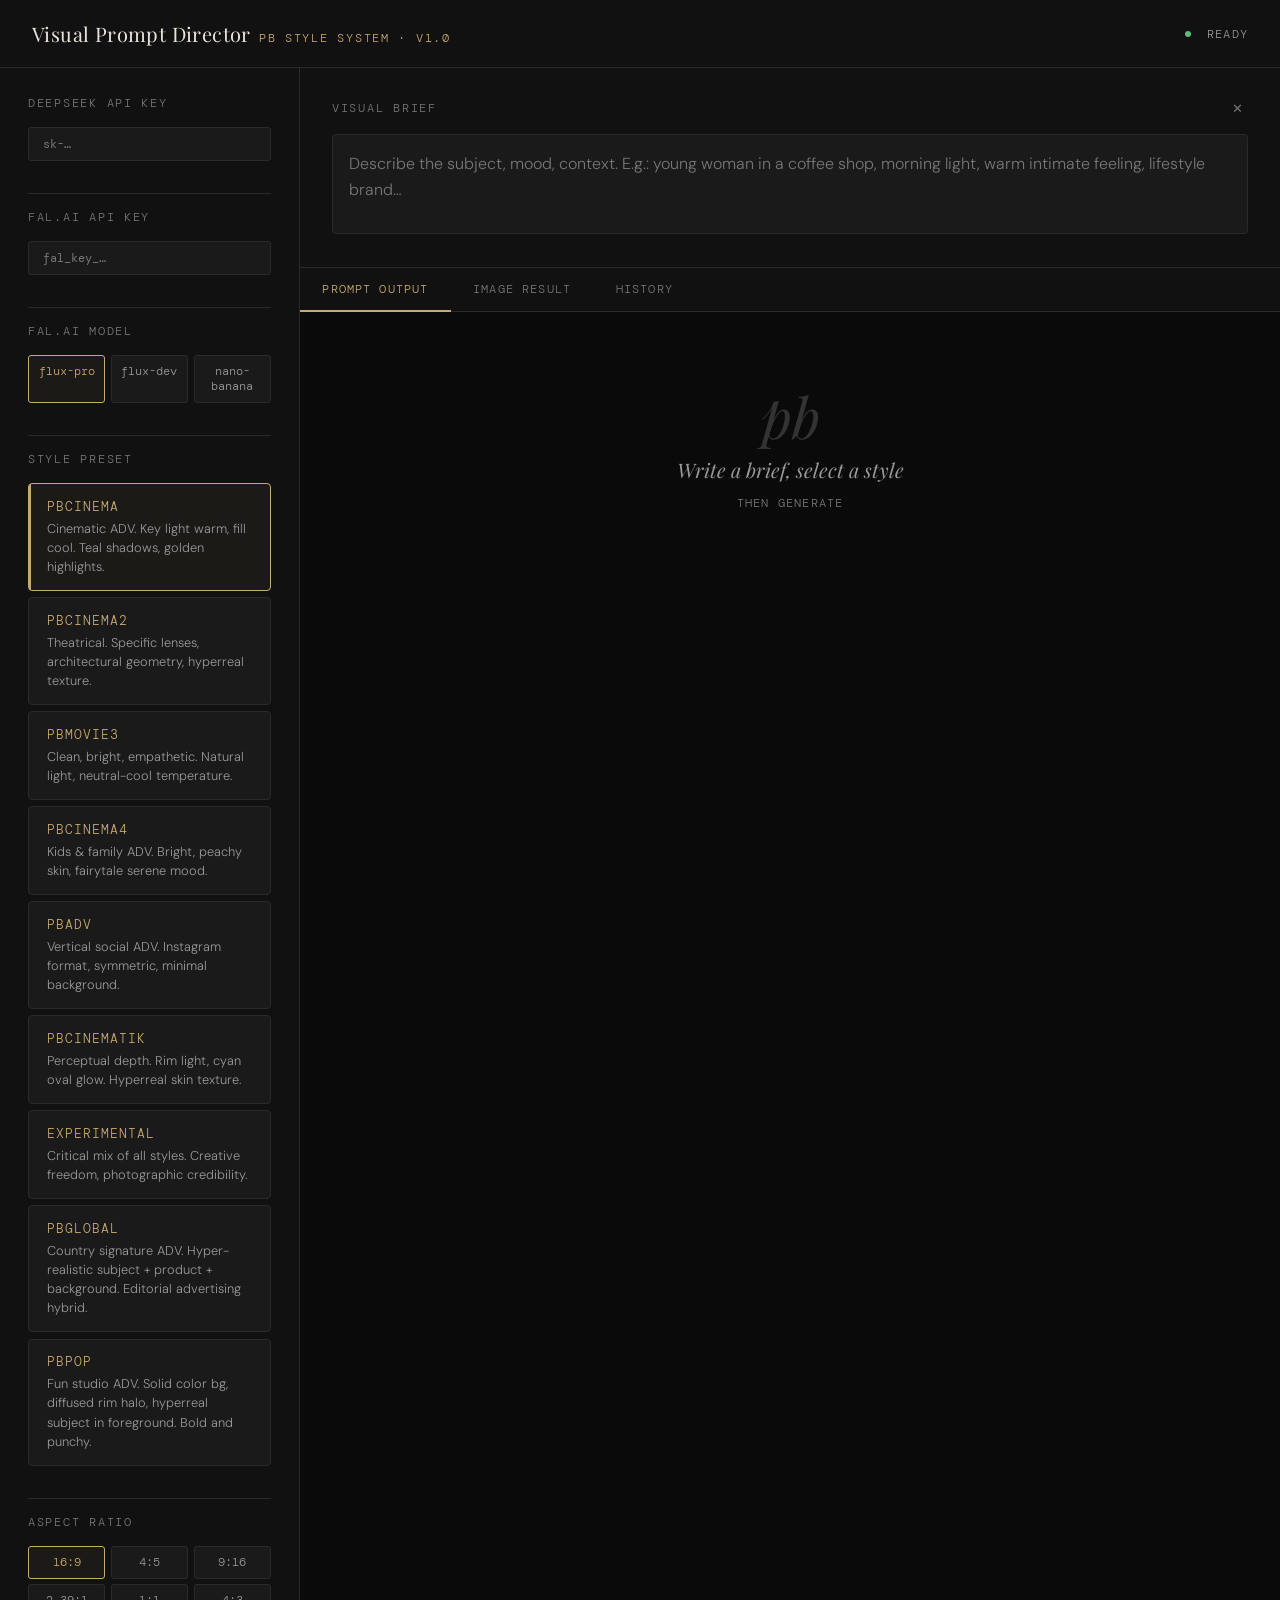
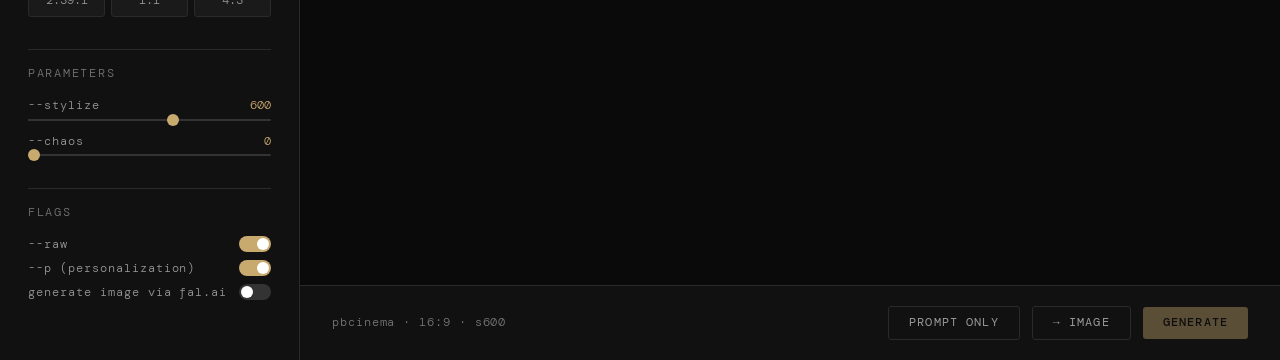
==== commit 032aecb5: "Restore index.html to Visual Prompt Director (fix UTF-8 encoding)" ====
--- a/index.html
+++ b/index.html
@@ -169,7 +169,7 @@
   <header>
     <div class="logo">
       <span class="logo-title">Visual Prompt Director</span>
-      <span class="logo-sub">pb style system Â· v1.0</span>
+      <span class="logo-sub">pb style system · v1.0</span>
     </div>
     <div class="header-right">
       <div class="status-dot"></div>
@@ -182,7 +182,7 @@
     <div class="sidebar-section">
       <span class="sidebar-label">DeepSeek API Key</span>
       <div class="api-key-row">
-        <input type="password" id="deepseekApiKey" placeholder="sk-â¦" autocomplete="off" />
+        <input type="password" id="deepseekApiKey" placeholder="sk-…" autocomplete="off" />
       </div>
     </div>
 
@@ -191,7 +191,7 @@
     <div class="sidebar-section">
       <span class="sidebar-label">fal.ai API Key</span>
       <div class="api-key-row">
-        <input type="password" id="falApiKey" placeholder="fal_key_â¦" autocomplete="off" />
+        <input type="password" id="falApiKey" placeholder="fal_key_…" autocomplete="off" />
       </div>
     </div>
 
@@ -200,9 +200,9 @@
     <div class="sidebar-section">
       <span class="sidebar-label">fal.ai Model</span>
       <div class="ratio-group" id="falModelGroup">
-        <div class="ratio-btn active" data-model="fal-ai/flux-pro" title="~$0.05/img â ADV, massima qualitÃ ">flux-pro</div>
-        <div class="ratio-btn" data-model="fal-ai/flux/dev" title="~$0.025/img â iterazioni, test">flux-dev</div>
-        <div class="ratio-btn" data-model="fal-ai/nano-banana-2" title="~$0.08/img â testo in immagine, social">nano-banana</div>
+        <div class="ratio-btn active" data-model="fal-ai/flux-pro" title="~$0.05/img — ADV, massima qualità">flux-pro</div>
+        <div class="ratio-btn" data-model="fal-ai/flux/dev" title="~$0.025/img — iterazioni, test">flux-dev</div>
+        <div class="ratio-btn" data-model="fal-ai/nano-banana-2" title="~$0.08/img — testo in immagine, social">nano-banana</div>
       </div>
     </div>
 
@@ -271,9 +271,9 @@
     <div class="brief-section">
       <div class="brief-header">
         <span class="brief-label">Visual Brief</span>
-        <div class="brief-actions"><button class="btn-icon" id="clearBtn" title="Clear">â</button></div>
-      </div>
-      <textarea id="briefInput" placeholder="Describe the subject, mood, context. E.g.: young woman in a coffee shop, morning light, warm intimate feeling, lifestyle brandâ¦"></textarea>
+        <div class="brief-actions"><button class="btn-icon" id="clearBtn" title="Clear">✕</button></div>
+      </div>
+      <textarea id="briefInput" placeholder="Describe the subject, mood, context. E.g.: young woman in a coffee shop, morning light, warm intimate feeling, lifestyle brand…"></textarea>
     </div>
 
     <div class="tab-bar">
@@ -288,11 +288,11 @@
         <div id="promptOutput" style="display:none"></div>
       </div>
       <div class="tab-content" id="tabImage">
-        <div class="empty-state" id="imageEmpty"><div class="empty-glyph">â</div><div class="empty-title" id="imageEmptyTitle">Enable fal.ai generation</div><div class="empty-sub" id="imageEmptySub">toggle in sidebar + add api key</div></div>
+        <div class="empty-state" id="imageEmpty"><div class="empty-glyph">◎</div><div class="empty-title" id="imageEmptyTitle">Enable fal.ai generation</div><div class="empty-sub" id="imageEmptySub">toggle in sidebar + add api key</div></div>
         <div id="imageOutput" style="display:none"></div>
       </div>
       <div class="tab-content" id="tabHistory">
-        <div class="empty-state" id="historyEmpty"><div class="empty-glyph">â¡</div><div class="empty-title">No history yet</div><div class="empty-sub">generated prompts will appear here</div></div>
+        <div class="empty-state" id="historyEmpty"><div class="empty-glyph">≡</div><div class="empty-title">No history yet</div><div class="empty-sub">generated prompts will appear here</div></div>
         <div id="historyList" style="display:none"></div>
       </div>
     </div>
@@ -300,7 +300,7 @@
     <div class="generate-bar">
       <div class="generate-info" id="generateInfo">Select a style and write a brief</div>
       <button class="btn btn-ghost" id="promptOnlyBtn">Prompt only</button>
-      <button class="btn btn-ghost" id="imageDirectBtn" disabled title="Send your prompt directly to fal.ai â no DeepSeek">â Image</button>
+      <button class="btn btn-ghost" id="imageDirectBtn" disabled title="Send your prompt directly to fal.ai — no DeepSeek">→ Image</button>
       <button class="btn btn-primary" id="generateBtn" disabled>Generate</button>
     </div>
 
@@ -345,7 +345,7 @@
   pbadv: { name: 'pbadv', defaultRatio: '4:5', defaultStylize: 500, build: (brief, params) => ({ prompt: `${brief}, clean vertical social media advertising photography, strong central symmetric subject placement, minimal blurred background with controlled depth, natural neutral cool lighting without color dominance, soft bluish shadow detail, controlled natural color palette, empathetic serene premium accessible mood, optimized for Instagram advertising format`, params: buildParams({ ...params, ratio: params.ratio === '9:16' ? '9:16' : '4:5' }), rationale: 'Built for Instagram and social ADV. The vertical format and minimal background keep focus on the subject across all feed placements.' }) },
   pbcinematik: { name: 'pbcinematik', defaultRatio: '16:9', defaultStylize: 650, build: (brief, params) => ({ prompt: `${brief}, cinematic photography with strong perceptual depth emphasis, very subtle lateral rim light at low intensity, soft semi-transparent cyan horizontal oval gradient glow positioned behind and slightly above subject head not perfectly centered, no extreme contrast or heavy shadows, hyperrealistic skin texture with clearly visible pores and real cutaneous detail, absolutely no skin smoothing no airbrushing no plastic effect, deep silent cinematic mood with believable photographic credibility`, params: buildParams(params), rationale: 'The signature cyan glow and hyperreal skin texture create a distinctive visual depth. Strong for portrait-driven campaigns where the face is the product.' }) },
   experimental: { name: 'experimental', defaultRatio: '16:9', defaultStylize: 800, build: (brief, params) => ({ prompt: `${brief}, experimental cinematic photography blending warm key light with cool cinematic fill, perceptual depth with subtle rim definition, soft teal shadow gradient with restrained golden highlight, hyperrealistic texture rendering without skin smoothing, unconventional composition that breaks symmetric convention while maintaining photographic credibility, editorial advertising mood with unexpected spatial tension`, params: buildParams({ ...params, raw: false }), rationale: 'Critical mix of all pb styles. No --raw flag here to let V8 interpret more freely. Best for creative exploration before locking a campaign direction.' }) },
-  pbpop: { name: 'pbpop (fun studio ADV)', defaultRatio: '4:5', defaultStylize: 550, build: (brief, params) => ({ prompt: `${brief}, hyperrealistic commercial advertising photography, subject in close foreground with extreme detail â visible skin texture pores hair strands material micro-details, confident playful expressive energy, bold punchy fun advertising mood, background is a single flat solid color fill completely uniform no gradient no texture no pattern just pure matte color, wide diffused rim backlight halo behind subject creating clean luminous separation from background, soft wrap light on subject face for flatness, studio setup feel with sharp product-level detail on subject, contemporary bold ADV aesthetic, no environmental context no props no distracting elements, color of background is vivid or pastel but always solid, subject fills the frame dominantly`, params: buildParams({ ...params, ratio: params.ratio === '9:16' ? '9:16' : '4:5' }), rationale: 'Studio ADV with pure solid-color background and diffused rim halo. The flat bg + luminous separation creates instant shelf impact. Best for product launches, social campaigns, and anything that needs to pop at thumb size.' }) },
+  pbpop: { name: 'pbpop (fun studio ADV)', defaultRatio: '4:5', defaultStylize: 550, build: (brief, params) => ({ prompt: `${brief}, hyperrealistic commercial advertising photography, subject in close foreground with extreme detail — visible skin texture pores hair strands material micro-details, confident playful expressive energy, bold punchy fun advertising mood, background is a single flat solid color fill completely uniform no gradient no texture no pattern just pure matte color, wide diffused rim backlight halo behind subject creating clean luminous separation from background, soft wrap light on subject face for flatness, studio setup feel with sharp product-level detail on subject, contemporary bold ADV aesthetic, no environmental context no props no distracting elements, color of background is vivid or pastel but always solid, subject fills the frame dominantly`, params: buildParams({ ...params, ratio: params.ratio === '9:16' ? '9:16' : '4:5' }), rationale: 'Studio ADV with pure solid-color background and diffused rim halo. The flat bg + luminous separation creates instant shelf impact. Best for product launches, social campaigns, and anything that needs to pop at thumb size.' }) },
   pbglobal: { name: 'pbglobal (country signature)', defaultRatio: '4:5', defaultStylize: 600, build: (brief, params) => ({ prompt: `${brief}, single advertising photography panel, hyper-realistic commercial photography, young adult from the represented country with realistic regionally coherent physical traits non-caricatured no exaggerated stereotypes subtle ethnic and cultural cues in skin tone facial structure and hair type, neutral confident slightly cinematic expression, minimal authentic contemporary clothing, subject holds iconic country product toward camera in strong foreground dominance, product is photorealistic with clean minimal label slightly premium positioning, background is an environment tied to country identity with shallow depth of field integrated naturally not postcard-like, bold country name uppercase large at top of frame, product name smaller clean sans-serif below, typography modern slightly condensed high readability matte finish, natural directional light soft cinematic contrast consistent across frame slight rim light for subject separation no overexposed highlights, 35mm or 50mm lens feel slight low angle strong foreground hand and product shallow depth of field, micro textures visible on skin materials and product surfaces realistic imperfections controlled color grading, ultra high resolution editorial advertising hybrid, no AI artifacts no plastic skin no over-saturation no fake reflections no cultural stereotypes exaggerated no cartoonish elements no inconsistent lighting no messy typography`, params: buildParams({ ...params, ratio: '4:5' }), rationale: 'Built for country signature campaigns. Each image works as a standalone advertising poster: credible diversity, premium product, integrated environment. Avoid passing ratio other than 4:5 or 9:16 for best composition.' }) }
 };
 
@@ -477,7 +477,7 @@
 
 function cap(s) { return s.charAt(0).toUpperCase() + s.slice(1); }
 function updateGenerateBtn() { const hasText = els.briefInput.value.trim().length > 0; els.generateBtn.disabled = !hasText || state.generating; els.promptOnlyBtn.disabled = !hasText || state.generating; els.imageDirectBtn.disabled = !hasText || state.generating; }
-function updateInfo() { const falNote = state.falEnabled ? ' Â· fal.ai generation ON' : ''; els.generateInfo.textContent = `${state.style} Â· ${state.ratio} Â· s${state.stylize}${falNote}`; }
+function updateInfo() { const falNote = state.falEnabled ? ' · fal.ai generation ON' : ''; els.generateInfo.textContent = `${state.style} · ${state.ratio} · s${state.stylize}${falNote}`; }
 
 async function generatePrompt(withImage) {
   const brief = els.briefInput.value.trim();
@@ -487,7 +487,7 @@
   const params = { ratio: state.ratio, stylize: state.stylize, chaos: state.chaos, raw: state.raw, personalization: state.personalization };
   els.emptyState.style.display = 'none';
   els.promptOutput.style.display = 'block';
-  els.promptOutput.innerHTML = `<div class="loading-bar"></div><div class="loading-card">Generating prompt via DeepSeekâ¦</div>`;
+  els.promptOutput.innerHTML = `<div class="loading-bar"></div><div class="loading-card">Generating prompt via DeepSeek…</div>`;
   document.querySelectorAll('.tab').forEach(t => t.classList.remove('active'));
   document.querySelectorAll('.tab-content').forEach(c => c.classList.remove('active'));
   document.querySelector('[data-tab="prompt"]').classList.add('active');
@@ -536,12 +536,12 @@
   const card = document.createElement('div');
   card.className = 'prompt-card';
   const fullPrompt = prompt + '\n' + params;
-  card.innerHTML = `<div class="prompt-card-header"><span class="prompt-style-tag">${style}</span><div class="prompt-card-actions"><button class="btn-icon copy-btn" title="Copy full prompt">â copy</button></div></div><div class="prompt-body"><div class="prompt-text">${escHtml(prompt)}</div><div class="prompt-params">${escHtml(params)}</div><div class="prompt-rationale">${escHtml(rationale)}</div></div>`;
+  card.innerHTML = `<div class="prompt-card-header"><span class="prompt-style-tag">${style}</span><div class="prompt-card-actions"><button class="btn-icon copy-btn" title="Copy full prompt">⎘ copy</button></div></div><div class="prompt-body"><div class="prompt-text">${escHtml(prompt)}</div><div class="prompt-params">${escHtml(params)}</div><div class="prompt-rationale">${escHtml(rationale)}</div></div>`;
   card.querySelector('.copy-btn').addEventListener('click', function() {
     navigator.clipboard.writeText(fullPrompt);
-    this.textContent = 'â copied';
+    this.textContent = '✓ copied';
     this.classList.add('copied-flash');
-    setTimeout(() => { this.textContent = 'â copy'; this.classList.remove('copied-flash'); }, 1500);
+    setTimeout(() => { this.textContent = '⎘ copy'; this.classList.remove('copied-flash'); }, 1500);
   });
   return card;
 }
@@ -554,7 +554,7 @@
   els.imageOutput.style.display = 'block';
   els.imageEmpty.style.display = 'none';
   const modelShort = state.falModel.split('/').pop();
-  els.imageOutput.innerHTML = `<div class="loading-bar"></div><div class="loading-card">Sending to fal.ai ${escHtml(modelShort)}â¦</div>`;
+  els.imageOutput.innerHTML = `<div class="loading-bar"></div><div class="loading-card">Sending to fal.ai ${escHtml(modelShort)}…</div>`;
   const dims = RATIO_DIMS[state.ratio] || RATIO_DIMS['16:9'];
   try {
     const res = await fetch(`https://fal.run/${state.falModel}`, {
@@ -588,10 +588,10 @@
   bar.className = 'image-result-bar';
   const meta = document.createElement('span');
   meta.className = 'image-result-meta';
-  meta.textContent = `${state.style} Â· ${state.ratio} Â· ${modelShort}`;
+  meta.textContent = `${state.style} · ${state.ratio} · ${modelShort}`;
   const dl = document.createElement('button');
   dl.className = 'btn btn-ghost';
-  dl.textContent = 'â download';
+  dl.textContent = '↓ download';
   dl.addEventListener('click', () => downloadImage(imgUrl));
   bar.appendChild(meta); bar.appendChild(dl);
   wrap.appendChild(img); wrap.appendChild(bar);
@@ -627,7 +627,7 @@
 function showToast(msg, type = '') {
   const toast = document.createElement('div');
   toast.className = `toast ${type}`;
-  const dot = type === 'success' ? 'â' : type === 'error' ? 'â' : 'Â·';
+  const dot = type === 'success' ? '●' : type === 'error' ? '✕' : '·';
   toast.innerHTML = `<span style="color:var(--${type === 'success' ? 'success' : type === 'error' ? 'error' : 'muted'})">${dot}</span> ${msg}`;
   els.toastContainer.appendChild(toast);
   setTimeout(() => toast.remove(), 3000);
